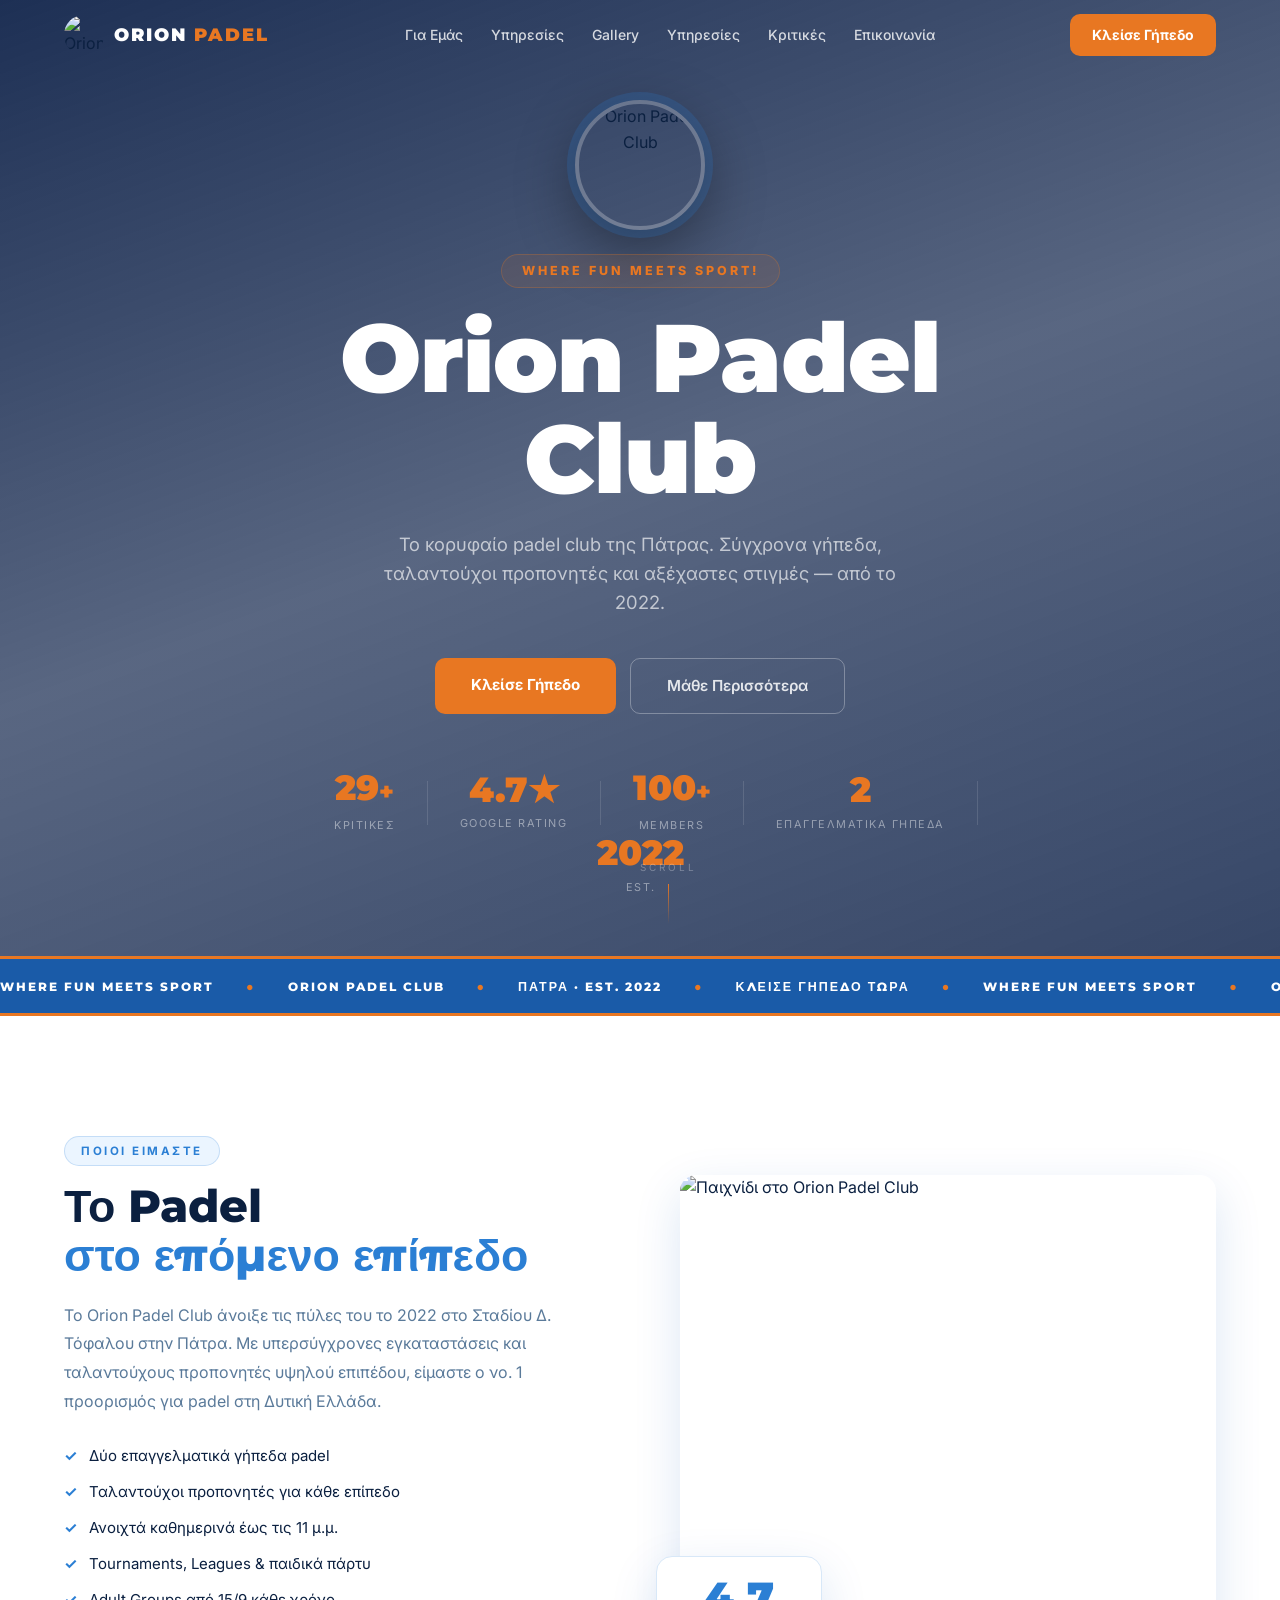
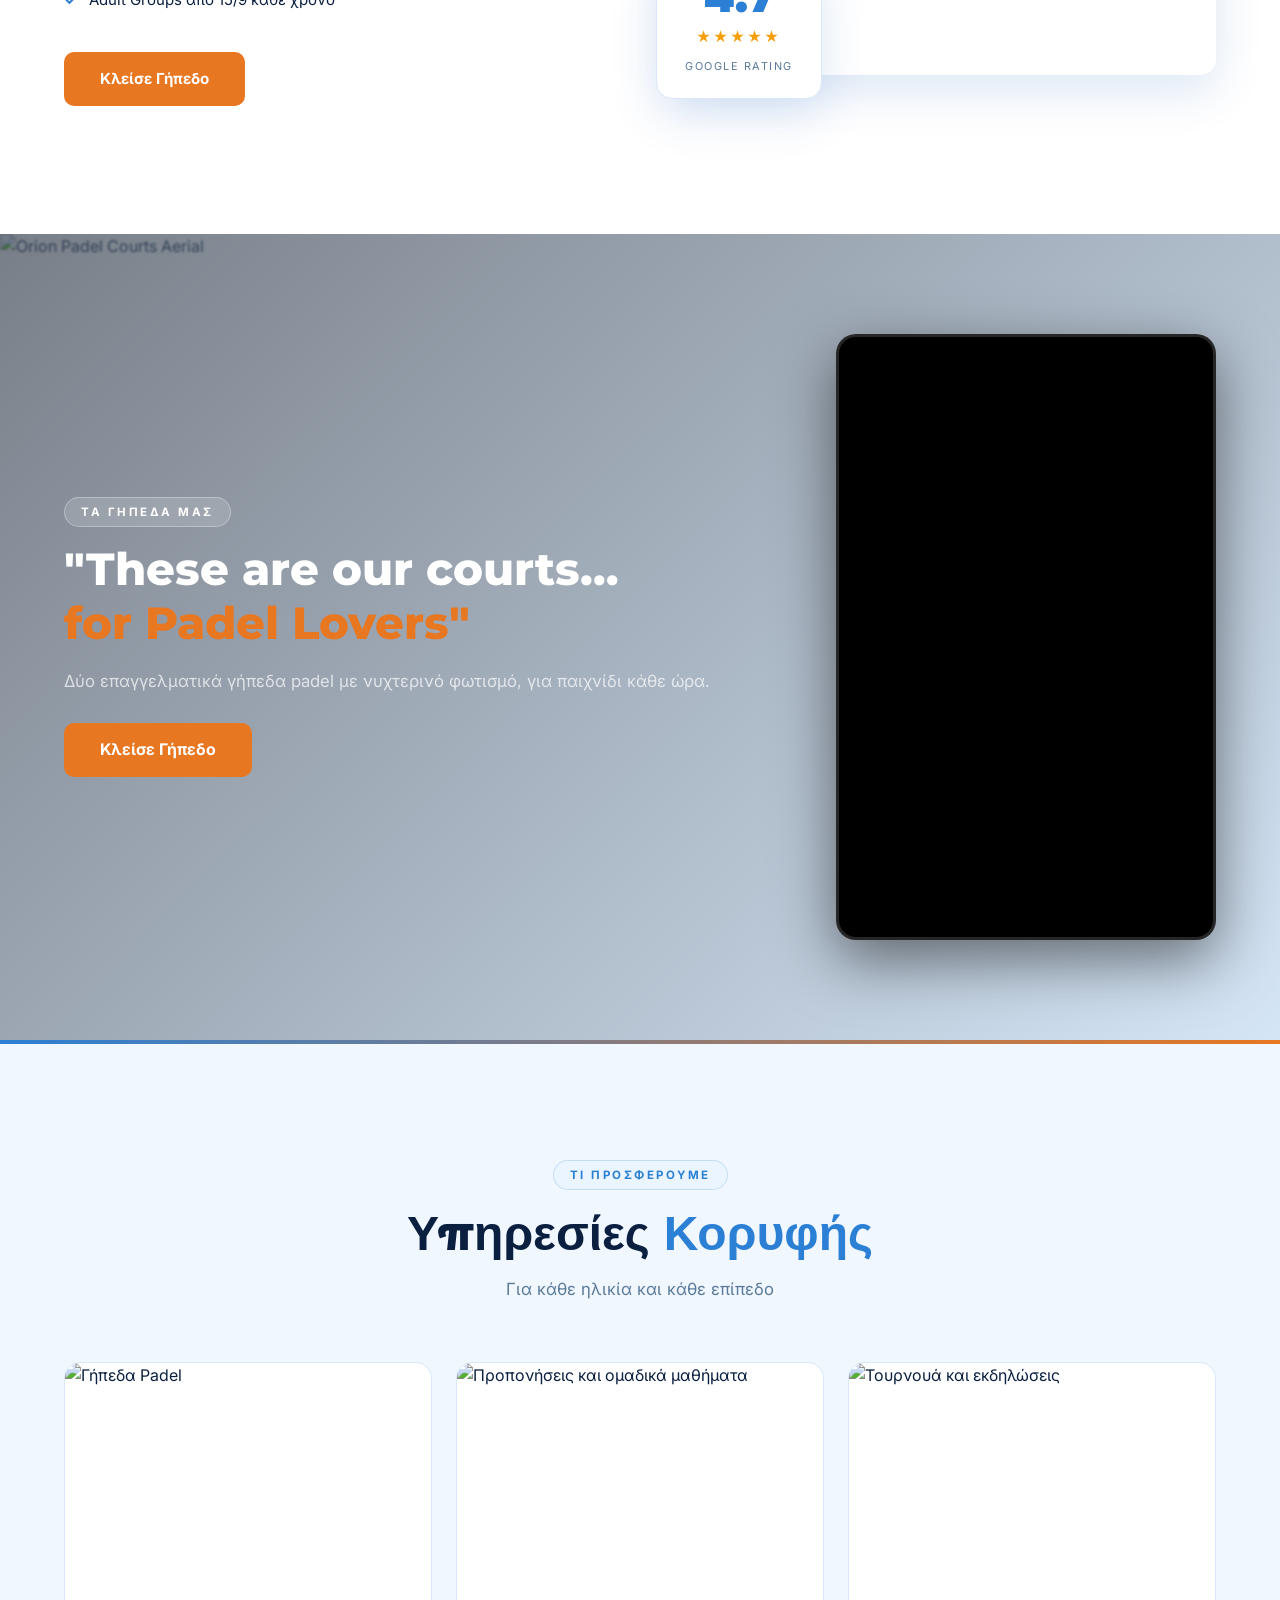
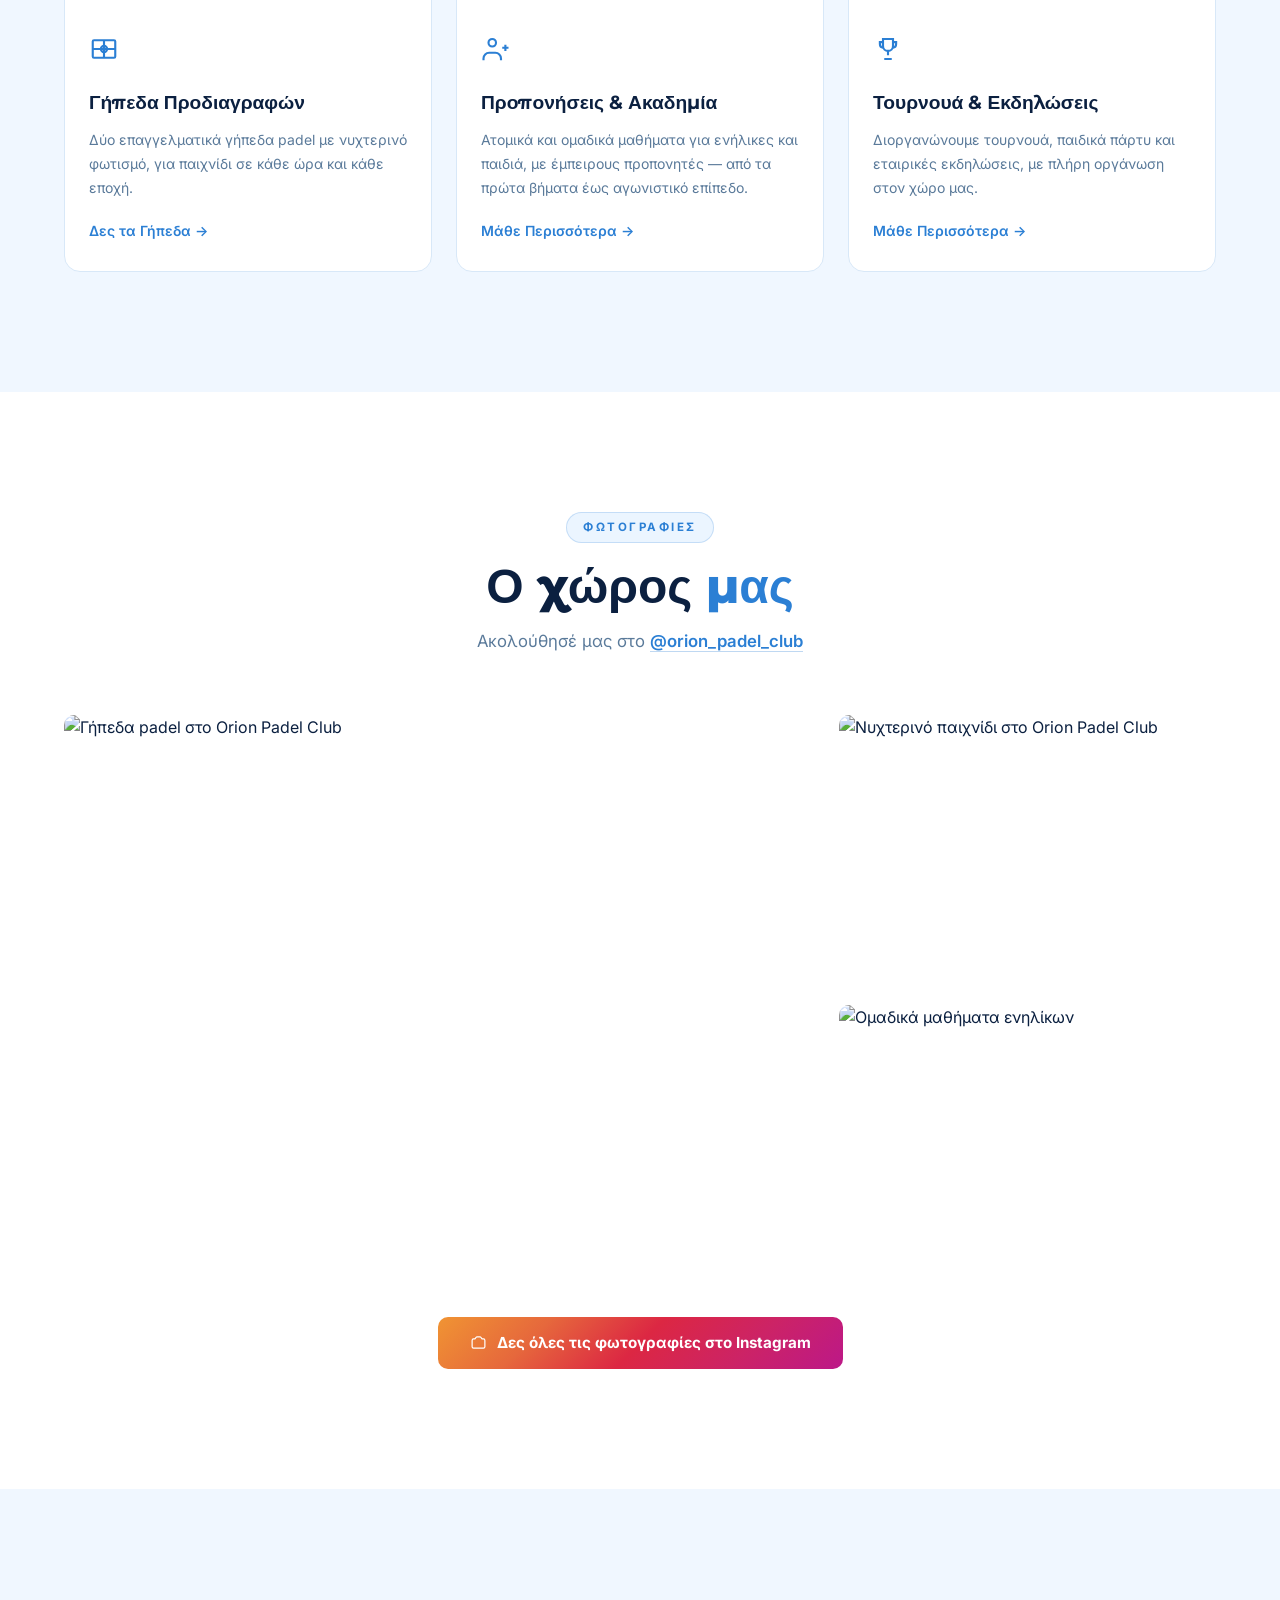
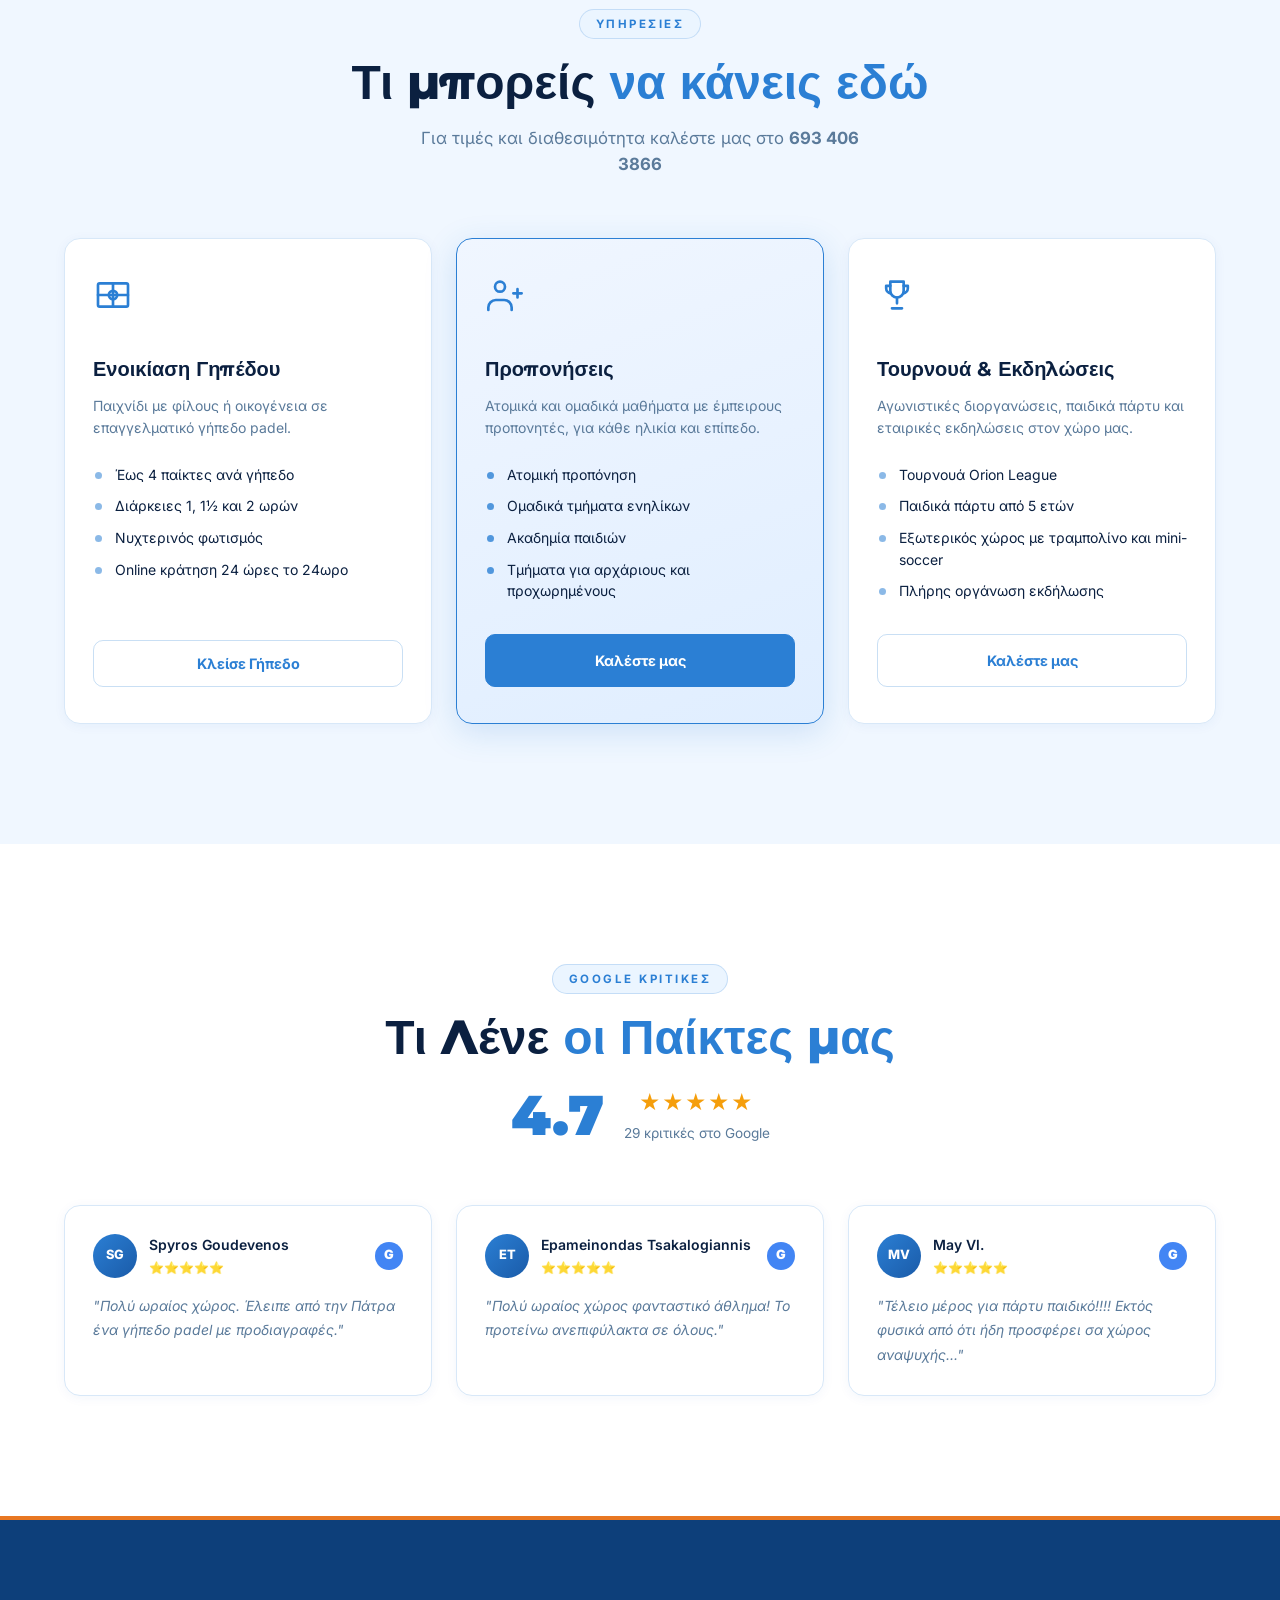
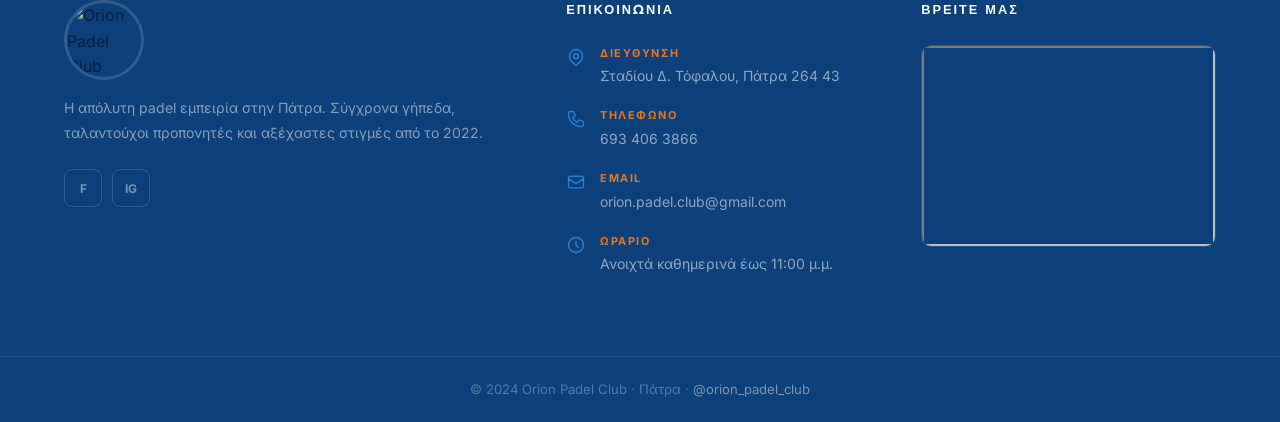
==== index.html @ 34193653 "Add files via upload first version" ====
<!DOCTYPE html>
<html lang="el">
<head>
    <meta charset="UTF-8">
    <meta name="viewport" content="width=device-width, initial-scale=1.0">
    <title>Orion Padel Club | Πάτρα | WHERE FUN MEETS SPORT</title>
    <link rel="preconnect" href="https://fonts.googleapis.com">
    <link rel="preconnect" href="https://fonts.gstatic.com" crossorigin>
    <link href="https://fonts.googleapis.com/css2?family=Montserrat:wght@400;600;700;800;900&family=Inter:wght@300;400;500;600&display=swap" rel="stylesheet">
    <link rel="stylesheet" href="style.css">
</head>
<body>

<!-- ══════════════════ NAV ══════════════════ -->
<nav id="navbar">
    <div class="nav-container">
        <div class="nav-logo">
            <img src="images/277898447_1340928239759984_2555456471420129413_n.jpg" alt="Orion Padel Club Logo" class="nav-logo-img">
            <span class="nav-logo-text">ORION <span>PADEL</span></span>
        </div>
        <ul class="nav-links" id="navLinks">
            <li><a href="#about">Για Εμάς</a></li>
            <li><a href="#services">Υπηρεσίες</a></li>
            <li><a href="#gallery">Gallery</a></li>
            <li><a href="#pricing">Υπηρεσίες</a></li>
            <li><a href="#reviews">Κριτικές</a></li>
            <li><a href="#contact">Επικοινωνία</a></li>
        </ul>
        <a href="https://court-book.gr/app.html?club=orion-padel-club" class="nav-cta" target="_blank">Κλείσε Γήπεδο</a>
        <button class="hamburger" id="hamburger" aria-label="Menu">
            <span></span><span></span><span></span>
        </button>
    </div>
</nav>

<!-- ══════════════════ HERO ══════════════════ -->
<section class="hero" id="home">
    <div class="hero-bg"></div>
    <div class="hero-overlay"></div>
    <div class="hero-particles" id="particles"></div>
    <div class="hero-content">
        <img
            src="images/277898447_1340928239759984_2555456471420129413_n.jpg"
            alt="Orion Padel Club"
            class="hero-logo"
        >
        <p class="hero-tagline">WHERE FUN MEETS SPORT!</p>
        <h1 class="hero-title">Orion Padel Club</h1>
        <p class="hero-subtitle">Το κορυφαίο padel club της Πάτρας. Σύγχρονα γήπεδα, ταλαντούχοι προπονητές και αξέχαστες στιγμές — από το 2022.</p>
        <div class="hero-buttons">
            <a href="https://court-book.gr/app.html?club=orion-padel-club" class="btn-primary" target="_blank">Κλείσε Γήπεδο</a>
            <a href="#about" class="btn-secondary">Μάθε Περισσότερα</a>
        </div>
        <div class="hero-stats">
            <div class="hero-stat">
                <span class="hero-stat-num" data-target="29">0</span><span class="hero-stat-plus">+</span>
                <span class="hero-stat-label">Κριτικές</span>
            </div>
            <div class="hero-stat-divider"></div>
            <div class="hero-stat">
                <span class="hero-stat-num hero-stat-fixed">4.7★</span>
                <span class="hero-stat-label">Google Rating</span>
            </div>
            <div class="hero-stat-divider"></div>
            <div class="hero-stat">
                <span class="hero-stat-num" data-target="100">0</span><span class="hero-stat-plus">+</span>
                <span class="hero-stat-label">Members</span>
            </div>
            <div class="hero-stat-divider"></div>
            <div class="hero-stat">
                <span class="hero-stat-num" data-target="2">0</span>
                <span class="hero-stat-label">Επαγγελματικά Γήπεδα</span>
            </div>
            <div class="hero-stat-divider"></div>
            <div class="hero-stat">
                <span class="hero-stat-num">2022</span>
                <span class="hero-stat-label">Est.</span>
            </div>
        </div>
    </div>
    <div class="hero-scroll">
        <span>Scroll</span>
        <div class="hero-scroll-line"></div>
    </div>
</section>

<!-- ══════════════════ MARQUEE ══════════════════ -->
<div class="marquee-strip">
    <div class="marquee-track">
        <span>WHERE FUN MEETS SPORT</span>
        <span class="marquee-dot">●</span>
        <span>ORION PADEL CLUB</span>
        <span class="marquee-dot">●</span>
        <span>ΠΑΤΡΑ · EST. 2022</span>
        <span class="marquee-dot">●</span>
        <span>ΚΛΕΙΣΕ ΓΗΠΕΔΟ ΤΩΡΑ</span>
        <span class="marquee-dot">●</span>
        <span>WHERE FUN MEETS SPORT</span>
        <span class="marquee-dot">●</span>
        <span>ORION PADEL CLUB</span>
        <span class="marquee-dot">●</span>
        <span>ΠΑΤΡΑ · EST. 2022</span>
        <span class="marquee-dot">●</span>
        <span>ΚΛΕΙΣΕ ΓΗΠΕΔΟ ΤΩΡΑ</span>
        <span class="marquee-dot">●</span>
    </div>
</div>

<!-- ══════════════════ ABOUT ══════════════════ -->
<section id="about" class="about">
    <div class="container">
        <div class="about-grid">
            <div class="about-text reveal">
                <span class="section-tag">Ποιοι Είμαστε</span>
                <h2>Το Padel<br><span class="accent">στο επόμενο επίπεδο</span></h2>
                <p>Το Orion Padel Club άνοιξε τις πύλες του το 2022 στο Σταδίου Δ. Τόφαλου στην Πάτρα. Με υπερσύγχρονες εγκαταστάσεις και ταλαντούχους προπονητές υψηλού επιπέδου, είμαστε ο νο. 1 προορισμός για padel στη Δυτική Ελλάδα.</p>
                <ul class="about-list">
                    <li><span class="check">✓</span> Δύο επαγγελματικά γήπεδα padel</li>
                    <li><span class="check">✓</span> Ταλαντούχοι προπονητές για κάθε επίπεδο</li>
                    <li><span class="check">✓</span> Ανοιχτά καθημερινά έως τις 11 μ.μ.</li>
                    <li><span class="check">✓</span> Tournaments, Leagues & παιδικά πάρτυ</li>
                    <li><span class="check">✓</span> Adult Groups από 15/9 κάθε χρόνο</li>
                </ul>
                <a href="https://court-book.gr/app.html?club=orion-padel-club" class="btn-primary" target="_blank">Κλείσε Γήπεδο</a>
            </div>
            <div class="about-image reveal">
                <img
                    src="images/619682704_18063772817642524_411795767459186821_n.webp"
                    alt="Παιχνίδι στο Orion Padel Club"
                >
                <div class="about-badge">
                    <span class="about-badge-num">4.7</span>
                    <span class="about-badge-stars">★★★★★</span>
                    <span class="about-badge-label">Google Rating</span>
                </div>
            </div>
        </div>
    </div>
</section>

<!-- ══════════════════ REEL VIDEO SECTION ══════════════════ -->
<section class="reel-section">
    <div class="reel-aerial-bg-wrap">
        <img src="images/courts-night-aerial.jpg" alt="Orion Padel Courts Aerial" class="reel-aerial-bg">
        <div class="reel-bg-overlay"></div>
    </div>
    <div class="container reel-container">
        <div class="reel-text reveal">
            <span class="section-tag-white">Τα Γήπεδά μας</span>
            <h2>"These are our courts…<br><em style="font-style:normal;color:var(--orange)">for Padel Lovers"</em></h2>
            <p>Δύο επαγγελματικά γήπεδα padel με νυχτερινό φωτισμό, για παιχνίδι κάθε ώρα.</p>
            <a href="https://court-book.gr/app.html?club=orion-padel-club" class="btn-aerial" target="_blank">Κλείσε Γήπεδο</a>
        </div>
        <div class="reel-video-wrap reveal">
            <div class="reel-frame">
                <iframe
                    src="https://www.instagram.com/reel/Cl5odrdqqvw/embed/"
                    class="reel-iframe"
                    frameborder="0"
                    scrolling="no"
                    allowtransparency="true"
                    allow="autoplay; clipboard-write; encrypted-media; picture-in-picture; web-share"
                    title="Orion Padel Club Courts Aerial Video">
                </iframe>
            </div>
        </div>
    </div>
</section>


<!-- ══════════════════ SERVICES ══════════════════ -->
<section id="services" class="services">
    <div class="container">
        <div class="section-header reveal">
            <span class="section-tag">Τι Προσφέρουμε</span>
            <h2>Υπηρεσίες <span class="accent">Κορυφής</span></h2>
            <p>Για κάθε ηλικία και κάθε επίπεδο</p>
        </div>
        <div class="services-grid">
            <div class="service-card reveal" onclick="window.location='courts.html'" style="cursor:pointer;">
                <div class="service-img-wrap">
                    <img src="images/474384340_601663165789544_9038787885227403554_n.jpg" alt="Γήπεδα Padel">
                    <div class="service-img-overlay"><span>Δες τα Γήπεδα →</span></div>
                </div>
                <div class="service-body">
                    <div class="service-icon"><svg class="" fill="none" stroke="currentColor" stroke-width="1.7" viewBox="0 0 24 24" aria-hidden="true"><path d="M3 6a1 1 0 011-1h16a1 1 0 011 1v12a1 1 0 01-1 1H4a1 1 0 01-1-1V6z"/><path d="M12 5v14M3 12h18"/><circle cx="12" cy="12" r="2.5"/></svg></div>
                    <h3>Γήπεδα Προδιαγραφών</h3>
                    <p>Δύο επαγγελματικά γήπεδα padel με νυχτερινό φωτισμό, για παιχνίδι σε κάθε ώρα και κάθε εποχή.</p>
                    <span class="service-link">Δες τα Γήπεδα <span>→</span></span>
                </div>
            </div>
            <div class="service-card reveal" onclick="window.location='training.html'" style="cursor:pointer;">
                <div class="service-img-wrap">
                    <img src="images/475463544_607085241914003_7410631101019543347_n.jpg" alt="Προπονήσεις και ομαδικά μαθήματα">
                    <div class="service-img-overlay"><span>Μάθε Περισσότερα →</span></div>
                </div>
                <div class="service-body">
                    <div class="service-icon"><svg class="" fill="none" stroke="currentColor" stroke-width="1.7" viewBox="0 0 24 24" aria-hidden="true"><circle cx="9" cy="7" r="3"/><path d="M2 21v-1.5A4.5 4.5 0 016.5 15h5a4.5 4.5 0 014.5 4.5V21"/><path d="M17 11h5M19.5 8.5v5"/></svg></div>
                    <h3>Προπονήσεις &amp; Ακαδημία</h3>
                    <p>Ατομικά και ομαδικά μαθήματα για ενήλικες και παιδιά, με έμπειρους προπονητές — από τα πρώτα βήματα έως αγωνιστικό επίπεδο.</p>
                    <span class="service-link">Μάθε Περισσότερα <span>→</span></span>
                </div>
            </div>
            <div class="service-card reveal" onclick="window.location='events.html'" style="cursor:pointer;">
                <div class="service-img-wrap">
                    <img src="images/476671590_611097024846158_4931442393525078446_n.jpg" alt="Τουρνουά και εκδηλώσεις">
                    <div class="service-img-overlay"><span>Μάθε Περισσότερα →</span></div>
                </div>
                <div class="service-body">
                    <div class="service-icon"><svg class="" fill="none" stroke="currentColor" stroke-width="1.7" viewBox="0 0 24 24" aria-hidden="true"><path d="M8 4h8v5.5a4 4 0 11-8 0V4z"/><path d="M8 6.5H5.5V8a3 3 0 002.7 3M16 6.5h2.5V8a3 3 0 01-2.7 3"/><path d="M12 13.5V17M9 20h6"/></svg></div>
                    <h3>Τουρνουά &amp; Εκδηλώσεις</h3>
                    <p>Διοργανώνουμε τουρνουά, παιδικά πάρτυ και εταιρικές εκδηλώσεις, με πλήρη οργάνωση στον χώρο μας.</p>
                    <span class="service-link">Μάθε Περισσότερα <span>→</span></span>
                </div>
            </div>
        </div>
    </div>
</section>

<!-- ══════════════════ GALLERY ══════════════════ -->
<section id="gallery" class="gallery">
    <div class="container">
        <div class="section-header reveal">
            <span class="section-tag">Φωτογραφίες</span>
            <h2>Ο χώρος <span class="accent">μας</span></h2>
            <p>Ακολούθησέ μας στο <a href="https://www.instagram.com/orion_padel_club/" target="_blank" rel="noopener" class="insta-link">@orion_padel_club</a></p>
        </div>
        <div class="gallery-grid reveal">
            <div class="gallery-item large">
                <img src="images/476462604_612488381373689_1802314196645097007_n.jpg" alt="Γήπεδα padel στο Orion Padel Club">
            </div>
            <div class="gallery-item">
                <img src="images/474686653_601663159122878_315167343641763235_n.jpg" alt="Νυχτερινό παιχνίδι στο Orion Padel Club">
            </div>
            <div class="gallery-item">
                <img src="images/501060916_692495527272776_5464132047283927235_n.jpg" alt="Ομαδικά μαθήματα ενηλίκων">
            </div>
        </div>
        <div class="gallery-cta reveal">
            <a href="https://www.instagram.com/orion_padel_club/" target="_blank" rel="noopener" class="btn-instagram">
                <svg class="ico" fill="none" stroke="currentColor" stroke-width="1.7" viewBox="0 0 24 24" aria-hidden="true"><path stroke-linecap="round" stroke-linejoin="round" d="M3 9a2 2 0 012-2h.93a2 2 0 001.664-.89l.812-1.22A2 2 0 0110.07 4h3.86a2 2 0 011.664.89l.812 1.22A2 2 0 0018.07 7H19a2 2 0 012 2v9a2 2 0 01-2 2H5a2 2 0 01-2-2V9z"/></svg> Δες όλες τις φωτογραφίες στο Instagram
            </a>
        </div>
    </div>
</section>

<!-- ══════════════════ PRICING ══════════════════ -->
<section id="pricing" class="pricing">
    <div class="container">
        <div class="section-header reveal">
            <span class="section-tag">Υπηρεσίες</span>
            <h2>Τι μπορείς <span class="accent">να κάνεις εδώ</span></h2>
            <p>Για τιμές και διαθεσιμότητα καλέστε μας στο <strong>693 406 3866</strong></p>
        </div>
        <div class="pricing-grid">

            <div class="pricing-card reveal">
                <div class="pricing-icon"><svg fill="none" stroke="currentColor" stroke-width="1.6" stroke-linecap="round" stroke-linejoin="round" viewBox="0 0 24 24" aria-hidden="true"><path d="M3 6a1 1 0 011-1h16a1 1 0 011 1v12a1 1 0 01-1 1H4a1 1 0 01-1-1V6z"/><path d="M12 5v14M3 12h18"/><circle cx="12" cy="12" r="2.5"/></svg></div>
                <h3>Ενοικίαση Γηπέδου</h3>
                <p class="pricing-desc">Παιχνίδι με φίλους ή οικογένεια σε επαγγελματικό γήπεδο padel.</p>
                <ul class="pricing-list">
                    <li>Έως 4 παίκτες ανά γήπεδο</li>
                    <li>Διάρκειες 1, 1½ και 2 ωρών</li>
                    <li>Νυχτερινός φωτισμός</li>
                    <li>Online κράτηση 24 ώρες το 24ωρο</li>
                </ul>
                <button class="btn-pricing btn-book-app">Κλείσε Γήπεδο</button>
            </div>

            <div class="pricing-card featured reveal">
                <div class="pricing-icon"><svg fill="none" stroke="currentColor" stroke-width="1.6" stroke-linecap="round" stroke-linejoin="round" viewBox="0 0 24 24" aria-hidden="true"><circle cx="9" cy="7" r="3"/><path d="M2 21v-1.5A4.5 4.5 0 016.5 15h5a4.5 4.5 0 014.5 4.5V21"/><path d="M17 11h5M19.5 8.5v5"/></svg></div>
                <h3>Προπονήσεις</h3>
                <p class="pricing-desc">Ατομικά και ομαδικά μαθήματα με έμπειρους προπονητές, για κάθε ηλικία και επίπεδο.</p>
                <ul class="pricing-list">
                    <li>Ατομική προπόνηση</li>
                    <li>Ομαδικά τμήματα ενηλίκων</li>
                    <li>Ακαδημία παιδιών</li>
                    <li>Τμήματα για αρχάριους και προχωρημένους</li>
                </ul>
                <a href="tel:6934063866" class="btn-pricing btn-pricing-featured" style="display:block;text-align:center;">Καλέστε μας</a>
            </div>

            <div class="pricing-card reveal">
                <div class="pricing-icon"><svg fill="none" stroke="currentColor" stroke-width="1.6" stroke-linecap="round" stroke-linejoin="round" viewBox="0 0 24 24" aria-hidden="true"><path d="M8 4h8v5.5a4 4 0 11-8 0V4z"/><path d="M8 6.5H5.5V8a3 3 0 002.7 3M16 6.5h2.5V8a3 3 0 01-2.7 3"/><path d="M12 13.5V17M9 20h6"/></svg></div>
                <h3>Τουρνουά &amp; Εκδηλώσεις</h3>
                <p class="pricing-desc">Αγωνιστικές διοργανώσεις, παιδικά πάρτυ και εταιρικές εκδηλώσεις στον χώρο μας.</p>
                <ul class="pricing-list">
                    <li>Τουρνουά Orion League</li>
                    <li>Παιδικά πάρτυ από 5 ετών</li>
                    <li>Εξωτερικός χώρος με τραμπολίνο και mini-soccer</li>
                    <li>Πλήρης οργάνωση εκδήλωσης</li>
                </ul>
                <a href="tel:6934063866" class="btn-pricing" style="display:block;text-align:center;">Καλέστε μας</a>
            </div>

        </div>
    </div>
</section>

<!-- ══════════════════ REVIEWS ══════════════════ -->
<section id="reviews" class="reviews">
    <div class="container">
        <div class="section-header reveal">
            <span class="section-tag">Google Κριτικές</span>
            <h2>Τι Λένε <span class="accent">οι Παίκτες μας</span></h2>
            <div class="rating-overall">
                <span class="rating-big">4.7</span>
                <div>
                    <div class="rating-stars">★★★★★</div>
                    <span class="rating-count">29 κριτικές στο Google</span>
                </div>
            </div>
        </div>
        <div class="reviews-grid">
            <div class="review-card reveal">
                <div class="review-top">
                    <div class="reviewer-avatar">SG</div>
                    <div class="reviewer-info">
                        <h4>Spyros Goudevenos</h4>
                        <div class="review-stars">⭐⭐⭐⭐⭐</div>
                    </div>
                    <div class="google-g">G</div>
                </div>
                <p>"Πολύ ωραίος χώρος. Έλειπε από την Πάτρα ένα γήπεδο padel με προδιαγραφές."</p>
            </div>
            <div class="review-card reveal">
                <div class="review-top">
                    <div class="reviewer-avatar">ET</div>
                    <div class="reviewer-info">
                        <h4>Epameinondas Tsakalogiannis</h4>
                        <div class="review-stars">⭐⭐⭐⭐⭐</div>
                    </div>
                    <div class="google-g">G</div>
                </div>
                <p>"Πολύ ωραίος χώρος φανταστικό άθλημα! Το προτείνω ανεπιφύλακτα σε όλους."</p>
            </div>
            <div class="review-card reveal">
                <div class="review-top">
                    <div class="reviewer-avatar">MV</div>
                    <div class="reviewer-info">
                        <h4>May Vl.</h4>
                        <div class="review-stars">⭐⭐⭐⭐⭐</div>
                    </div>
                    <div class="google-g">G</div>
                </div>
                <p>"Τέλειο μέρος για πάρτυ παιδικό!!!! Εκτός φυσικά από ότι ήδη προσφέρει σα χώρος αναψυχής..."</p>
            </div>
        </div>
    </div>
</section>

<!-- ══════════════════ FOOTER / CONTACT ══════════════════ -->
<footer id="contact">
    <div class="footer-top">
        <div class="container">
            <div class="footer-grid">
                <div class="footer-brand reveal">
                    <img src="images/277898447_1340928239759984_2555456471420129413_n.jpg" alt="Orion Padel Club" class="footer-logo-img">
                    <p>Η απόλυτη padel εμπειρία στην Πάτρα. Σύγχρονα γήπεδα, ταλαντούχοι προπονητές και αξέχαστες στιγμές από το 2022.</p>
                    <div class="social-links">
                        <a href="https://www.facebook.com/Orion.padel/" class="social-btn" target="_blank" rel="noopener">f</a>
                        <a href="https://www.instagram.com/orion_padel_club/" class="social-btn" target="_blank" rel="noopener">ig</a>
                    </div>
                </div>
                <div class="footer-contact reveal">
                    <h3>Επικοινωνία</h3>
                    <div class="contact-item">
                        <span class="contact-icon"><svg class="" fill="none" stroke="currentColor" stroke-width="1.7" viewBox="0 0 24 24" aria-hidden="true"><path stroke-linecap="round" stroke-linejoin="round" d="M17.657 16.657L13.414 20.9a2 2 0 01-2.827 0l-4.244-4.243a8 8 0 1111.314 0zM15 11a3 3 0 11-6 0 3 3 0 016 0z"/></svg></span>
                        <div>
                            <strong>Διεύθυνση</strong>
                            <p>Σταδίου Δ. Τόφαλου, Πάτρα 264 43</p>
                        </div>
                    </div>
                    <div class="contact-item">
                        <span class="contact-icon"><svg class="" fill="none" stroke="currentColor" stroke-width="1.7" viewBox="0 0 24 24" aria-hidden="true"><path stroke-linecap="round" stroke-linejoin="round" d="M3 5a2 2 0 012-2h3.28a1 1 0 01.948.684l1.498 4.493a1 1 0 01-.502 1.21l-2.257 1.13a11 11 0 005.516 5.516l1.13-2.257a1 1 0 011.21-.502l4.493 1.498a1 1 0 01.684.949V19a2 2 0 01-2 2h-1C9.716 21 3 14.284 3 6V5z"/></svg></span>
                        <div>
                            <strong>Τηλέφωνο</strong>
                            <p><a href="tel:6934063866">693 406 3866</a></p>
                        </div>
                    </div>
                    <div class="contact-item">
                        <span class="contact-icon"><svg class="" fill="none" stroke="currentColor" stroke-width="1.7" viewBox="0 0 24 24" aria-hidden="true"><path stroke-linecap="round" stroke-linejoin="round" d="M3 8l7.89 5.26a2 2 0 002.22 0L21 8M5 19h14a2 2 0 002-2V7a2 2 0 00-2-2H5a2 2 0 00-2 2v10a2 2 0 002 2z"/></svg></span>
                        <div>
                            <strong>Email</strong>
                            <p><a href="mailto:orion.padel.club@gmail.com">orion.padel.club@gmail.com</a></p>
                        </div>
                    </div>
                    <div class="contact-item">
                        <span class="contact-icon"><svg class="" fill="none" stroke="currentColor" stroke-width="1.7" viewBox="0 0 24 24" aria-hidden="true"><path stroke-linecap="round" stroke-linejoin="round" d="M12 8v4l3 3m6-3a9 9 0 11-18 0 9 9 0 0118 0z"/></svg></span>
                        <div>
                            <strong>Ωράριο</strong>
                            <p>Ανοιχτά καθημερινά έως 11:00 μ.μ.</p>
                        </div>
                    </div>
                </div>
                <div class="footer-map reveal">
                    <h3>Βρείτε μας</h3>
                    <div class="map-wrap">
                        <iframe
                            src="https://maps.google.com/maps?q=Orion+Padel+Club+Patras+Greece&output=embed"
                            allowfullscreen=""
                            loading="lazy"
                            title="Orion Padel Club Location">
                        </iframe>
                    </div>
                </div>
            </div>
        </div>
    </div>
    <div class="footer-bottom">
        <div class="container">
            <p>© 2024 Orion Padel Club · Πάτρα · <a href="https://www.instagram.com/orion_padel_club/" target="_blank">@orion_padel_club</a></p>
        </div>
    </div>
</footer>

<!-- ══════════════════ BOOKING MODAL ══════════════════ -->
<div class="modal-overlay" id="bookingModal">
    <div class="modal">
        <button class="modal-close" id="modalClose">✕</button>
        <img src="images/277898447_1340928239759984_2555456471420129413_n.jpg" alt="Logo" class="modal-logo">
        <h2>Κλείσε <span class="accent">Γήπεδο</span></h2>
        <p>Επικοινωνήστε μαζί μας για κράτηση:</p>
        <div class="modal-options">
            <a href="tel:6934063866" class="modal-option modal-phone">
                <span class="modal-icon"><svg class="" fill="none" stroke="currentColor" stroke-width="1.7" viewBox="0 0 24 24" aria-hidden="true"><path stroke-linecap="round" stroke-linejoin="round" d="M3 5a2 2 0 012-2h3.28a1 1 0 01.948.684l1.498 4.493a1 1 0 01-.502 1.21l-2.257 1.13a11 11 0 005.516 5.516l1.13-2.257a1 1 0 011.21-.502l4.493 1.498a1 1 0 01.684.949V19a2 2 0 01-2 2h-1C9.716 21 3 14.284 3 6V5z"/></svg></span>
                <div>
                    <strong>Κλήση</strong>
                    <span>693 406 3866</span>
                </div>
            </a>
            <a href="https://wa.me/306934063866" class="modal-option modal-whatsapp" target="_blank" rel="noopener">
                <span class="modal-icon"><svg class="" fill="none" stroke="currentColor" stroke-width="1.7" viewBox="0 0 24 24" aria-hidden="true"><path stroke-linecap="round" stroke-linejoin="round" d="M8 12h.01M12 12h.01M16 12h.01M21 12c0 4.418-4.03 8-9 8a9.86 9.86 0 01-4.255-.949L3 20l1.395-3.72C3.512 15.042 3 13.574 3 12c0-4.418 4.03-8 9-8s9 3.582 9 8z"/></svg></span>
                <div>
                    <strong>WhatsApp</strong>
                    <span>Στείλε μήνυμα</span>
                </div>
            </a>
            <a href="mailto:orion.padel.club@gmail.com" class="modal-option modal-email">
                <span class="modal-icon"><svg class="" fill="none" stroke="currentColor" stroke-width="1.7" viewBox="0 0 24 24" aria-hidden="true"><path stroke-linecap="round" stroke-linejoin="round" d="M3 8l7.89 5.26a2 2 0 002.22 0L21 8M5 19h14a2 2 0 002-2V7a2 2 0 00-2-2H5a2 2 0 00-2 2v10a2 2 0 002 2z"/></svg></span>
                <div>
                    <strong>Email</strong>
                    <span>orion.padel.club@gmail.com</span>
                </div>
            </a>
        </div>
        <p class="modal-hours">Ανοιχτά καθημερινά έως 11:00 μ.μ.</p>
    </div>
</div>

<script src="script.js"></script>
</body>
</html>
---- style.css ----
/* ════════════════════════════════════════════
   ORION PADEL CLUB — Final Design
   Colors: Blue #2B7FD4 + Orange #E87722
   ════════════════════════════════════════════ */

:root {
    --blue:        #2B7FD4;
    --blue-dark:   #1A5BA8;
    --blue-deeper: #0D3F7A;
    --blue-light:  #EBF5FF;
    --blue-mid:    #D0E8FF;
    --orange:      #E87722;
    --orange-dim:  rgba(232, 119, 34, 0.10);
    --orange-bdr:  rgba(232, 119, 34, 0.25);
    --white:       #FFFFFF;
    --bg:          #FFFFFF;
    --bg-2:        #F0F7FF;
    --card:        #FFFFFF;
    --card-bdr:    #D8E8F8;
    --text:        #0B2040;
    --muted:       #5A7A9A;
    --radius:      16px;
    --radius-sm:   10px;
    --ease:        cubic-bezier(0.4, 0, 0.2, 1);
    --shadow:      0 4px 24px rgba(0, 87, 184, 0.10);
    --shadow-lg:   0 16px 48px rgba(0, 87, 184, 0.14);
}

/* ── Reset ── */
*, *::before, *::after { margin: 0; padding: 0; box-sizing: border-box; }
html { scroll-behavior: smooth; }
body { font-family: 'Inter', sans-serif; background: var(--bg); color: var(--text); line-height: 1.6; overflow-x: hidden; }
img { display: block; max-width: 100%; }
a { text-decoration: none; }
button { font-family: inherit; cursor: pointer; }

/* ── Layout ── */
.container { max-width: 1200px; margin: 0 auto; padding: 0 24px; }
.accent { color: var(--blue); }

/* ── Section Tag ── */
.section-tag {
    display: inline-block;
    background: var(--blue-light);
    border: 1px solid rgba(43, 127, 212, 0.20);
    color: var(--blue);
    font-size: 0.72rem;
    font-weight: 700;
    letter-spacing: 2.5px;
    text-transform: uppercase;
    padding: 5px 16px;
    border-radius: 100px;
    margin-bottom: 16px;
}
.section-tag-white {
    display: inline-block;
    background: rgba(255,255,255,0.15);
    border: 1px solid rgba(255,255,255,0.30);
    color: white;
    font-size: 0.72rem;
    font-weight: 700;
    letter-spacing: 2.5px;
    text-transform: uppercase;
    padding: 5px 16px;
    border-radius: 100px;
    margin-bottom: 16px;
    backdrop-filter: blur(8px);
}

/* ── Section Header ── */
.section-header { text-align: center; margin-bottom: 60px; }
.section-header h2 { font-family: 'Montserrat', sans-serif; font-size: clamp(2rem, 4vw, 3rem); font-weight: 800; color: var(--text); margin-bottom: 14px; line-height: 1.15; }
.section-header > p { color: var(--muted); font-size: 1.05rem; max-width: 480px; margin: 0 auto; }
.insta-link { color: var(--blue); font-weight: 600; border-bottom: 1px solid rgba(43,127,212,0.3); transition: border-color 0.2s; }
.insta-link:hover { border-color: var(--blue); }

/* ── Reveal ── */
.reveal { opacity: 0; transform: translateY(36px); transition: opacity 0.75s var(--ease), transform 0.75s var(--ease); }
.reveal.visible { opacity: 1; transform: translateY(0); }

/* ── Buttons ── */
.btn-primary {
    display: inline-block;
    background: var(--orange);
    color: white;
    border: none;
    padding: 15px 36px;
    font-size: 0.95rem;
    font-weight: 700;
    border-radius: var(--radius-sm);
    transition: background 0.2s, transform 0.2s, box-shadow 0.2s;
}
.btn-primary:hover { background: #d06818; transform: translateY(-2px); box-shadow: 0 10px 30px rgba(232,119,34,0.35); }

.btn-secondary {
    display: inline-block;
    background: transparent;
    color: rgba(255,255,255,0.85);
    border: 1.5px solid rgba(255,255,255,0.30);
    padding: 15px 36px;
    font-size: 0.95rem;
    font-weight: 600;
    border-radius: var(--radius-sm);
    transition: border-color 0.2s, color 0.2s, transform 0.2s;
}
.btn-secondary:hover { border-color: white; color: white; transform: translateY(-2px); }

/* ════════════════════ NAVBAR ════════════════════ */
#navbar {
    position: fixed;
    inset: 0 0 auto 0;
    z-index: 900;
    padding: 14px 0;
    transition: background 0.3s, padding 0.3s, border-color 0.3s, box-shadow 0.3s;
    border-bottom: 1px solid transparent;
}
#navbar.scrolled {
    background: rgba(255,255,255,0.97);
    backdrop-filter: blur(20px);
    -webkit-backdrop-filter: blur(20px);
    border-bottom-color: var(--card-bdr);
    box-shadow: 0 2px 20px rgba(0,87,184,0.08);
    padding: 10px 0;
}
.nav-container { max-width: 1200px; margin: 0 auto; padding: 0 24px; display: flex; align-items: center; gap: 24px; }

.nav-logo { display: flex; align-items: center; gap: 10px; flex-shrink: 0; }
.nav-logo-img { width: 40px; height: 40px; border-radius: 50%; object-fit: cover; transition: transform 0.3s; }
.nav-logo:hover .nav-logo-img { transform: rotate(10deg) scale(1.05); }
.nav-logo-text { font-family: 'Montserrat', sans-serif; font-weight: 900; font-size: 1.1rem; letter-spacing: 2px; color: white; transition: color 0.3s; }
.nav-logo-text span { color: var(--orange); }
#navbar.scrolled .nav-logo-text { color: var(--text); }

.nav-links { list-style: none; display: flex; align-items: center; gap: 4px; flex: 1; justify-content: center; }
.nav-links a { color: rgba(255,255,255,0.8); font-size: 0.875rem; font-weight: 500; padding: 8px 12px; border-radius: 8px; transition: color 0.2s, background 0.2s; }
.nav-links a:hover { color: white; background: rgba(255,255,255,0.12); }
#navbar.scrolled .nav-links a { color: var(--muted); }
#navbar.scrolled .nav-links a:hover { color: var(--text); background: var(--bg-2); }

.nav-cta { flex-shrink: 0; background: var(--orange); color: white; border: none; padding: 10px 22px; border-radius: var(--radius-sm); font-size: 0.875rem; font-weight: 700; transition: background 0.2s, transform 0.2s; }
.nav-cta:hover { background: #d06818; transform: translateY(-1px); }

.hamburger { display: none; flex-direction: column; gap: 5px; background: none; border: none; padding: 6px; margin-left: auto; }
.hamburger span { display: block; width: 22px; height: 2px; background: white; border-radius: 2px; transition: transform 0.3s var(--ease), opacity 0.3s; }
#navbar.scrolled .hamburger span { background: var(--text); }
.hamburger.open span:nth-child(1) { transform: translateY(7px) rotate(45deg); }
.hamburger.open span:nth-child(2) { opacity: 0; }
.hamburger.open span:nth-child(3) { transform: translateY(-7px) rotate(-45deg); }

/* ════════════════════ HERO ════════════════════ */
.hero { position: relative; min-height: 100vh; display: flex; align-items: center; justify-content: center; overflow: hidden; }

.hero-bg {
    position: absolute; inset: 0;
    background-image: url('images/474686653_601663159122878_315167343641763235_n.jpg');
    background-size: cover; background-position: center top;
    transform: scale(1.08);
    animation: hero-zoom 14s ease forwards;
}
@keyframes hero-zoom { to { transform: scale(1); } }

.hero-overlay {
    position: absolute; inset: 0;
    background: linear-gradient(160deg, rgba(10,30,70,0.92) 0%, rgba(10,30,70,0.68) 50%, rgba(10,30,70,0.82) 100%);
}

.hero-particles { position: absolute; inset: 0; pointer-events: none; overflow: hidden; }
.particle {
    position: absolute; background: var(--orange); border-radius: 50%; opacity: 0;
    animation: p-rise var(--dur, 10s) linear var(--del, 0s) infinite;
}
@keyframes p-rise {
    0% { opacity: 0; transform: translateY(110vh) scale(0.5); }
    8% { opacity: 0.7; }
    85% { opacity: 0.2; }
    100% { opacity: 0; transform: translateY(-60px) scale(1.2); }
}

.hero-content { position: relative; z-index: 2; text-align: center; padding: 100px 24px 60px; max-width: 860px; }

.hero-logo {
    width: 130px; height: 130px; border-radius: 50%; object-fit: cover;
    margin: 0 auto 24px;
    border: 4px solid rgba(255,255,255,0.25);
    box-shadow: 0 0 0 8px rgba(43,127,212,0.20), 0 20px 60px rgba(0,0,0,0.4);
    animation: fade-up 0.8s var(--ease) 0.1s both, float 6s ease-in-out 1s infinite;
}
@keyframes float { 0%,100% { transform: translateY(0); } 50% { transform: translateY(-10px); } }

.hero-tagline {
    display: inline-block;
    background: var(--orange-dim);
    border: 1px solid var(--orange-bdr);
    color: var(--orange);
    font-size: 0.78rem; font-weight: 800; letter-spacing: 3px; text-transform: uppercase;
    padding: 6px 20px; border-radius: 100px; margin-bottom: 20px;
    animation: fade-up 0.8s var(--ease) 0.3s both;
}

.hero-title {
    font-family: 'Montserrat', sans-serif;
    font-weight: 900;
    font-size: clamp(2.8rem, 8vw, 6rem);
    line-height: 1.05; letter-spacing: -1px; color: white;
    margin-bottom: 20px;
    animation: fade-up 0.8s var(--ease) 0.5s both;
}

.hero-subtitle {
    font-size: clamp(0.95rem, 2vw, 1.15rem); color: rgba(255,255,255,0.65);
    max-width: 560px; margin: 0 auto 40px;
    animation: fade-up 0.8s var(--ease) 0.7s both;
}

.hero-buttons { display: flex; gap: 14px; justify-content: center; flex-wrap: wrap; margin-bottom: 56px; animation: fade-up 0.8s var(--ease) 0.9s both; }

.hero-stats { display: flex; justify-content: center; align-items: center; flex-wrap: wrap; animation: fade-up 0.8s var(--ease) 1.1s both; }
.hero-stat { padding: 0 32px; text-align: center; }
.hero-stat-num, .hero-stat-fixed {
    display: block;
    font-family: 'Montserrat', sans-serif;
    font-size: 2.2rem; font-weight: 900; color: var(--orange); line-height: 1;
}
.hero-stat-plus { font-family: 'Montserrat', sans-serif; font-size: 1.5rem; font-weight: 900; color: var(--orange); }
.hero-stat-label { display: block; font-size: 0.68rem; color: rgba(255,255,255,0.45); letter-spacing: 1.5px; text-transform: uppercase; margin-top: 6px; }
.hero-stat-divider { width: 1px; height: 44px; background: rgba(255,255,255,0.12); }

.hero-scroll { position: absolute; bottom: 32px; left: 50%; transform: translateX(-50%); display: flex; flex-direction: column; align-items: center; gap: 8px; z-index: 2; animation: fade-up 0.8s var(--ease) 1.3s both; }
.hero-scroll span { font-size: 0.62rem; letter-spacing: 3px; text-transform: uppercase; color: rgba(255,255,255,0.30); }
.hero-scroll-line { width: 1px; height: 40px; background: linear-gradient(to bottom, var(--orange), transparent); animation: pulse-line 2.5s ease infinite; }
@keyframes pulse-line { 0%,100% { opacity: 0.20; } 50% { opacity: 1; } }

@keyframes fade-up { from { opacity: 0; transform: translateY(28px); } to { opacity: 1; transform: translateY(0); } }

/* ════════════════════ MARQUEE ════════════════════ */
.marquee-strip {
    background: var(--blue-dark);
    padding: 14px 0;
    overflow: hidden;
    white-space: nowrap;
    border-top: 3px solid var(--orange);
    border-bottom: 3px solid var(--orange);
}
.marquee-track {
    display: inline-flex;
    gap: 32px;
    animation: marquee-scroll 20s linear infinite;
    will-change: transform;
}
.marquee-track span {
    font-family: 'Montserrat', sans-serif;
    font-size: 0.78rem; font-weight: 800; letter-spacing: 2px; text-transform: uppercase;
    color: white;
}
.marquee-dot { color: var(--orange) !important; }
@keyframes marquee-scroll { 0% { transform: translateX(0); } 100% { transform: translateX(-50%); } }

/* ════════════════════ ABOUT ════════════════════ */
.about { padding: 120px 0; background: white; }

.about-grid { display: grid; grid-template-columns: 1fr 1fr; gap: 80px; align-items: center; }

.about-text h2 { font-family: 'Montserrat', sans-serif; font-size: clamp(2rem, 4vw, 2.8rem); font-weight: 800; line-height: 1.1; color: var(--text); margin-bottom: 20px; }
.about-text > p { color: var(--muted); font-size: 1rem; line-height: 1.8; margin-bottom: 28px; }
.about-list { list-style: none; display: flex; flex-direction: column; gap: 12px; margin-bottom: 40px; }
.about-list li { display: flex; align-items: center; gap: 12px; font-size: 0.94rem; color: var(--text); }
.check { color: var(--blue); font-weight: 700; flex-shrink: 0; }

.about-image { position: relative; }
.about-image img { width: 100%; height: 500px; object-fit: cover; border-radius: var(--radius); box-shadow: var(--shadow-lg); }
.about-badge {
    position: absolute; bottom: -24px; left: -24px;
    background: white; border: 1px solid var(--card-bdr); border-radius: var(--radius);
    padding: 20px 28px; text-align: center; box-shadow: var(--shadow-lg);
}
.about-badge-num { font-family: 'Montserrat', sans-serif; font-size: 2.6rem; font-weight: 900; color: var(--blue); display: block; line-height: 1; }
.about-badge-stars { color: #f59e0b; font-size: 0.9rem; display: block; margin: 6px 0 4px; letter-spacing: 2px; }
.about-badge-label { font-size: 0.68rem; color: var(--muted); letter-spacing: 1.5px; text-transform: uppercase; }

/* ════════════════════ AERIAL PANORAMIC ════════════════════ */
.aerial { position: relative; height: 520px; overflow: hidden; display: flex; align-items: center; justify-content: center; }
.aerial-img { position: absolute; inset: 0; }
.aerial-img img { width: 100%; height: 100%; object-fit: cover; transform: scale(1.05); transition: transform 12s ease; }
.aerial:hover .aerial-img img { transform: scale(1); }
.aerial-overlay { position: absolute; inset: 0; background: linear-gradient(135deg, rgba(13,63,122,0.88) 0%, rgba(43,127,212,0.65) 100%); }
.aerial-content {
    position: relative; z-index: 2;
    text-align: center; padding: 0 24px; max-width: 700px;
}
.aerial-content h2 { font-family: 'Montserrat', sans-serif; font-size: clamp(1.8rem, 4vw, 3rem); font-weight: 900; color: white; margin-bottom: 16px; line-height: 1.1; }
.aerial-content p { color: rgba(255,255,255,0.75); font-size: 1.05rem; margin-bottom: 32px; }
.btn-aerial {
    display: inline-block;
    background: var(--orange); color: white;
    border: none; padding: 14px 36px;
    font-size: 1rem; font-weight: 700; border-radius: var(--radius-sm);
    transition: background 0.2s, transform 0.2s;
    cursor: pointer;
}
.btn-aerial:hover { background: #d06818; transform: translateY(-2px); }

/* ════════════════════ SERVICES ════════════════════ */
.services { padding: 120px 0; background: var(--bg-2); }
.services-grid { display: grid; grid-template-columns: repeat(3, 1fr); gap: 24px; }

.service-card {
    background: white; border: 1px solid var(--card-bdr); border-radius: var(--radius); overflow: hidden;
    transition: transform 0.35s var(--ease), border-color 0.35s, box-shadow 0.35s;
}
.service-card:hover { transform: translateY(-8px); border-color: rgba(43,127,212,0.25); box-shadow: var(--shadow-lg); }

.service-img-wrap { position: relative; overflow: hidden; height: 240px; }
.service-img-wrap img { width: 100%; height: 100%; object-fit: cover; object-position: center; transition: transform 0.55s var(--ease); }
.service-card:hover .service-img-wrap img { transform: scale(1.06); }
.service-img-overlay { position: absolute; inset: 0; background: rgba(43,127,212,0.88); display: flex; align-items: center; justify-content: center; opacity: 0; transition: opacity 0.3s; }
.service-card:hover .service-img-overlay { opacity: 1; }
.service-img-overlay span { font-weight: 700; color: white; font-size: 1rem; }

.service-body { padding: 28px 24px; }
.service-icon { font-size: 1.8rem; display: block; margin-bottom: 10px; }
.service-body h3 { font-family: 'Montserrat', sans-serif; font-size: 1.2rem; font-weight: 700; color: var(--text); margin-bottom: 10px; }
.service-body p { color: var(--muted); font-size: 0.875rem; line-height: 1.7; margin-bottom: 18px; }
.service-link { color: var(--blue); font-weight: 600; font-size: 0.875rem; display: inline-flex; align-items: center; gap: 4px; cursor: pointer; transition: gap 0.2s; }
.service-link:hover { gap: 8px; }

/* ════════════════════ GALLERY ════════════════════ */
.gallery { padding: 120px 0; background: white; }
.gallery-grid { display: grid; grid-template-columns: repeat(3, 1fr); grid-template-rows: 280px 280px; gap: 10px; margin-bottom: 32px; }
.gallery-item { position: relative; overflow: hidden; border-radius: var(--radius-sm); cursor: pointer; }
.gallery-item.large { grid-column: span 2; grid-row: span 2; }
.gallery-item img { width: 100%; height: 100%; object-fit: cover; transition: transform 0.55s var(--ease); display: block; }
.gallery-item:hover img { transform: scale(1.06); }
.gallery-overlay { position: absolute; inset: 0; background: linear-gradient(to top, rgba(10,30,70,0.85) 0%, transparent 55%); display: flex; align-items: flex-end; padding: 20px; opacity: 0; transition: opacity 0.3s; }
.gallery-item:hover .gallery-overlay { opacity: 1; }
.gallery-overlay span { color: white; font-weight: 600; font-size: 0.88rem; }
.gallery-cta { text-align: center; }
.btn-instagram {
    display: inline-flex; align-items: center; gap: 10px;
    background: linear-gradient(135deg, #f09433, #e6683c, #dc2743, #cc2366, #bc1888);
    color: white; padding: 14px 32px; border-radius: var(--radius-sm);
    font-weight: 700; font-size: 0.95rem; transition: opacity 0.2s, transform 0.2s;
}
.btn-instagram:hover { opacity: 0.9; transform: translateY(-2px); }

/* ════════════════════ PRICING ════════════════════ */
.pricing { padding: 120px 0; background: var(--bg-2); }
.pricing-grid { display: grid; grid-template-columns: repeat(3, 1fr); gap: 24px; align-items: stretch; }

.pricing-card {
    background: white; border: 1px solid var(--card-bdr); border-radius: var(--radius);
    padding: 36px 28px; position: relative;
    transition: transform 0.3s, box-shadow 0.3s;
    display: flex; flex-direction: column;
    box-shadow: 0 2px 12px rgba(0,87,184,0.05);
}
.pricing-card:hover { transform: translateY(-5px); box-shadow: var(--shadow-lg); }
.pricing-card.featured { border-color: var(--blue); background: linear-gradient(160deg, #f0f6ff, #e0eeff); box-shadow: 0 8px 32px rgba(43,127,212,0.18); }

.featured-badge {
    position: absolute; top: -13px; left: 50%; transform: translateX(-50%);
    background: var(--blue); color: white;
    font-size: 0.7rem; font-weight: 800; letter-spacing: 1.5px; text-transform: uppercase;
    padding: 4px 18px; border-radius: 100px; white-space: nowrap;
}

.pricing-icon { font-size: 2.4rem; margin-bottom: 16px; }
.pricing-card h3 { font-family: 'Montserrat', sans-serif; font-size: 1.25rem; font-weight: 700; color: var(--text); margin-bottom: 10px; }
.pricing-desc { color: var(--muted); font-size: 0.875rem; line-height: 1.6; margin-bottom: 24px; }
.pricing-list { list-style: none; display: flex; flex-direction: column; gap: 10px; margin-bottom: 32px; flex: 1; }
.pricing-list li { font-size: 0.875rem; color: var(--text); }

.btn-pricing { width: 100%; background: transparent; color: var(--blue); border: 1.5px solid rgba(43,127,212,0.25); padding: 14px; border-radius: var(--radius-sm); font-size: 0.9rem; font-weight: 700; transition: background 0.2s, color 0.2s, border-color 0.2s; text-decoration: none; cursor: pointer; }
.btn-pricing:hover { background: var(--blue); color: white; border-color: var(--blue); }
.btn-pricing-featured { background: var(--blue); color: white; border-color: var(--blue); }
.btn-pricing-featured:hover { background: var(--blue-dark); border-color: var(--blue-dark); }

.pricing-pkg-btns { display: flex; gap: 8px; flex-wrap: wrap; margin-top: 16px; }
.btn-pkg {
    flex: 1; min-width: 80px;
    background: rgba(43,127,212,0.08); color: var(--blue);
    border: 1px solid rgba(43,127,212,0.25); padding: 9px 8px;
    border-radius: var(--radius-sm); font-size: 0.8rem; font-weight: 700;
    text-align: center; text-decoration: none;
    transition: background 0.2s, color 0.2s;
}
.btn-pkg:hover { background: var(--blue); color: white; }

/* ════════════════════ REVIEWS ════════════════════ */
.reviews { padding: 120px 0; background: white; }
.rating-overall { display: flex; align-items: center; justify-content: center; gap: 20px; margin-top: 20px; }
.rating-big { font-family: 'Montserrat', sans-serif; font-size: 3.5rem; font-weight: 900; color: var(--blue); line-height: 1; }
.rating-stars { color: #f59e0b; font-size: 1.3rem; letter-spacing: 2px; }
.rating-count { color: var(--muted); font-size: 0.85rem; display: block; margin-top: 4px; }

.reviews-grid { display: grid; grid-template-columns: repeat(3, 1fr); gap: 24px; }
.review-card { background: white; border: 1px solid var(--card-bdr); border-radius: var(--radius); padding: 28px; transition: transform 0.3s, box-shadow 0.3s; box-shadow: 0 2px 12px rgba(0,87,184,0.05); }
.review-card:hover { transform: translateY(-5px); box-shadow: var(--shadow-lg); }

.review-top { display: flex; align-items: center; gap: 12px; margin-bottom: 16px; }
.reviewer-avatar { width: 44px; height: 44px; border-radius: 50%; background: linear-gradient(135deg, var(--blue), var(--blue-dark)); display: flex; align-items: center; justify-content: center; font-weight: 800; font-size: 0.8rem; color: white; flex-shrink: 0; }
.reviewer-info { flex: 1; }
.reviewer-info h4 { font-size: 0.875rem; font-weight: 600; color: var(--text); margin-bottom: 2px; }
.review-stars { font-size: 0.75rem; }
.google-g { width: 28px; height: 28px; background: #4285F4; border-radius: 50%; display: flex; align-items: center; justify-content: center; font-weight: 900; font-size: 0.8rem; color: white; flex-shrink: 0; }
.review-card > p { color: var(--muted); font-size: 0.875rem; line-height: 1.75; font-style: italic; }

/* ════════════════════ FOOTER ════════════════════ */
footer { background: var(--blue-deeper); }
.footer-top { padding: 80px 0 60px; border-top: 4px solid var(--orange); }
.footer-grid { display: grid; grid-template-columns: 1.5fr 1fr 1fr; gap: 60px; align-items: start; }

.footer-brand { display: flex; flex-direction: column; }
.footer-logo-img { width: 80px; height: 80px; border-radius: 50%; object-fit: cover; margin-bottom: 16px; border: 3px solid rgba(255,255,255,0.15); }
.footer-brand > p { color: rgba(255,255,255,0.50); font-size: 0.875rem; line-height: 1.75; margin-bottom: 24px; }

.social-links { display: flex; gap: 10px; }
.social-btn { width: 38px; height: 38px; border: 1px solid rgba(255,255,255,0.15); border-radius: 8px; display: flex; align-items: center; justify-content: center; color: rgba(255,255,255,0.45); font-weight: 700; font-size: 0.75rem; text-transform: uppercase; transition: border-color 0.2s, color 0.2s; }
.social-btn:hover { border-color: var(--orange); color: var(--orange); }

.footer-contact h3, .footer-map h3 { font-family: 'Montserrat', sans-serif; font-size: 0.8rem; font-weight: 700; color: white; letter-spacing: 2px; text-transform: uppercase; margin-bottom: 24px; }
.contact-item { display: flex; gap: 14px; margin-bottom: 20px; align-items: flex-start; }
.contact-item > span { font-size: 1rem; flex-shrink: 0; margin-top: 2px; }
.contact-item strong { display: block; font-size: 0.68rem; text-transform: uppercase; letter-spacing: 1.5px; color: var(--orange); margin-bottom: 3px; }
.contact-item p { color: rgba(255,255,255,0.55); font-size: 0.875rem; }
.contact-item a { color: rgba(255,255,255,0.55); transition: color 0.2s; }
.contact-item a:hover { color: var(--orange); }

.map-wrap { border-radius: var(--radius-sm); overflow: hidden; border: 1px solid rgba(255,255,255,0.10); }
.map-wrap iframe { width: 100%; height: 200px; display: block; filter: brightness(0.8) saturate(0.8); }

.footer-bottom { border-top: 1px solid rgba(255,255,255,0.08); padding: 22px 0; text-align: center; }
.footer-bottom p { color: rgba(255,255,255,0.30); font-size: 0.82rem; }
.footer-bottom a { color: rgba(255,255,255,0.45); transition: color 0.2s; }
.footer-bottom a:hover { color: var(--orange); }

/* ════════════════════ MODAL ════════════════════ */
.modal-overlay { position: fixed; inset: 0; background: rgba(10,30,70,0.80); backdrop-filter: blur(12px); z-index: 1000; display: flex; align-items: center; justify-content: center; padding: 24px; opacity: 0; pointer-events: none; transition: opacity 0.3s var(--ease); }
.modal-overlay.active { opacity: 1; pointer-events: all; }

.modal { background: white; border: 1px solid var(--card-bdr); border-radius: var(--radius); padding: 40px 36px; max-width: 440px; width: 100%; position: relative; transform: translateY(20px) scale(0.97); transition: transform 0.35s var(--ease); box-shadow: var(--shadow-lg); text-align: center; }
.modal-overlay.active .modal { transform: translateY(0) scale(1); }

.modal-close { position: absolute; top: 16px; right: 16px; background: var(--bg-2); border: 1px solid var(--card-bdr); color: var(--muted); width: 32px; height: 32px; border-radius: 50%; display: flex; align-items: center; justify-content: center; font-size: 0.75rem; transition: background 0.2s, color 0.2s; }
.modal-close:hover { background: var(--blue); color: white; border-color: var(--blue); }

.modal-logo { width: 64px; height: 64px; border-radius: 50%; object-fit: cover; margin: 0 auto 16px; border: 3px solid var(--card-bdr); }
.modal h2 { font-family: 'Montserrat', sans-serif; font-size: 1.8rem; font-weight: 800; color: var(--text); margin-bottom: 8px; }
.modal > p { color: var(--muted); margin-bottom: 24px; font-size: 0.9rem; }

.modal-options { display: flex; flex-direction: column; gap: 10px; margin-bottom: 20px; text-align: left; }
.modal-option { display: flex; align-items: center; gap: 14px; padding: 14px 18px; border-radius: var(--radius-sm); border: 1px solid transparent; transition: transform 0.2s, background 0.2s; }
.modal-option:hover { transform: translateX(4px); }
.modal-icon { font-size: 1.4rem; }
.modal-option div { display: flex; flex-direction: column; }
.modal-option strong { font-size: 0.9rem; font-weight: 700; }
.modal-option span { font-size: 0.8rem; opacity: 0.75; }

.modal-phone { background: rgba(43,127,212,0.07); border-color: rgba(43,127,212,0.20); color: var(--blue); }
.modal-phone:hover { background: rgba(43,127,212,0.12); }
.modal-whatsapp { background: rgba(37,211,102,0.07); border-color: rgba(37,211,102,0.20); color: #15803d; }
.modal-whatsapp:hover { background: rgba(37,211,102,0.12); }
.modal-email { background: var(--orange-dim); border-color: var(--orange-bdr); color: var(--orange); }
.modal-email:hover { background: rgba(232,119,34,0.14); }

.modal-hours { color: var(--muted); font-size: 0.82rem; padding-top: 16px; border-top: 1px solid var(--card-bdr); }

/* ════════════════════ RESPONSIVE ════════════════════ */
@media (max-width: 1024px) {
    .about-grid { grid-template-columns: 1fr; gap: 48px; }
    .about-image { display: none; }
    .footer-grid { grid-template-columns: 1fr 1fr; gap: 40px; }
    .footer-brand { grid-column: span 2; }
}

@media (max-width: 768px) {
    .nav-links, .nav-cta { display: none; }
    .hamburger { display: flex; }

    .nav-links.open {
        display: flex; flex-direction: column; position: fixed; inset: 0;
        background: white; z-index: 800; align-items: center; justify-content: center; gap: 8px;
    }
    .nav-links.open li a { font-size: 1.5rem; font-weight: 700; color: var(--text); padding: 12px 28px; display: block; }
    .nav-links.open li a:hover { color: var(--blue); }

    .hero-logo { width: 100px; height: 100px; }
    .hero-title { font-size: 2.4rem; }
    .hero-stats { flex-direction: column; gap: 20px; }
    .hero-stat-divider { display: none; }
    .hero-buttons { flex-direction: column; align-items: center; }
    .btn-primary, .btn-secondary { width: 100%; max-width: 280px; text-align: center; }

    .aerial { height: 400px; }

    .services-grid { grid-template-columns: 1fr; }

    .gallery-grid { grid-template-columns: 1fr 1fr; grid-template-rows: 200px 200px 200px; }
    .gallery-item.large { grid-column: span 2; grid-row: span 1; }

    .pricing-grid { grid-template-columns: 1fr; max-width: 380px; margin: 0 auto; }
    .reviews-grid { grid-template-columns: 1fr; }

    .footer-grid { grid-template-columns: 1fr; }
    .footer-brand { grid-column: span 1; }

    .rating-overall { flex-direction: column; gap: 12px; }
    .about, .services, .gallery, .pricing, .reviews { padding: 80px 0; }
    .aerial { padding: 0; }

    .reel-section { padding: 60px 0; }
    .reel-container { flex-direction: column; gap: 40px; }
    .reel-text { text-align: center; }
    .reel-video-wrap { width: 100%; max-width: 400px; margin: 0 auto; }
    .reel-iframe { height: 500px; }
}

/* ════════════════════════════════════════════
   REEL VIDEO SECTION
   ════════════════════════════════════════════ */
.reel-section {
    position: relative;
    overflow: hidden;
    padding: 100px 0;
    background: var(--footer-dark);
}

.reel-aerial-bg-wrap {
    position: absolute;
    inset: 0;
    z-index: 0;
}
.reel-aerial-bg {
    width: 100%;
    height: 100%;
    object-fit: cover;
    opacity: 0.65;
    filter: blur(1px) saturate(1.2);
}
.reel-bg-overlay {
    position: absolute;
    inset: 0;
    background: linear-gradient(135deg, rgba(9,21,38,0.55) 0%, rgba(43,127,212,0.20) 100%);
}

.reel-container {
    position: relative;
    z-index: 2;
    display: flex;
    align-items: center;
    gap: 60px;
}

.reel-text {
    flex: 1;
    color: white;
}
.reel-text h2 {
    font-family: 'Montserrat', sans-serif;
    font-size: clamp(1.8rem, 3.5vw, 2.8rem);
    font-weight: 800;
    color: white;
    line-height: 1.2;
    margin-bottom: 16px;
}
.reel-text p {
    color: rgba(255,255,255,0.7);
    font-size: 1.05rem;
    line-height: 1.7;
    margin-bottom: 28px;
}

.reel-video-wrap {
    flex: 0 0 380px;
    max-width: 380px;
}
.reel-frame {
    border-radius: 20px;
    overflow: hidden;
    box-shadow: 0 20px 60px rgba(0,0,0,0.5);
    border: 3px solid rgba(255,255,255,0.15);
    background: #000;
    animation: reel-glow 3s ease-in-out infinite alternate;
}
@keyframes reel-glow {
    from { box-shadow: 0 20px 60px rgba(0,0,0,0.5), 0 0 20px rgba(43,127,212,0.2); }
    to   { box-shadow: 0 20px 60px rgba(0,0,0,0.5), 0 0 40px rgba(232,119,34,0.3); }
}
.reel-iframe {
    width: 100%;
    height: 600px;
    display: block;
    border: none;
}

/* ════════════════════════════════════════════
   HERO BALL ANIMATION (Skill-inspired)
   ════════════════════════════════════════════ */
.hero-ball {
    position: absolute;
    font-size: 3rem;
    z-index: 2;
    pointer-events: none;
    animation: ball-orbit 12s linear infinite;
    opacity: 0.4;
    top: 20%;
    left: 8%;
}
@keyframes ball-orbit {
    0%   { transform: translate(0, 0) rotate(0deg); opacity: 0.3; }
    25%  { transform: translate(30px, 40px) rotate(90deg); opacity: 0.6; }
    50%  { transform: translate(-20px, 80px) rotate(180deg); opacity: 0.3; }
    75%  { transform: translate(-40px, 20px) rotate(270deg); opacity: 0.5; }
    100% { transform: translate(0, 0) rotate(360deg); opacity: 0.3; }
}

/* ════════════════════════════════════════════
   ENHANCED SKILL ANIMATIONS
   ════════════════════════════════════════════ */

/* Shimmer on CTA buttons */
.btn-primary { position: relative; overflow: hidden; }
.btn-primary::after {
    content: '';
    position: absolute;
    top: -50%;
    left: -75%;
    width: 50%;
    height: 200%;
    background: rgba(255,255,255,0.25);
    transform: skewX(-20deg);
    animation: btn-shimmer 3.5s ease infinite;
}
@keyframes btn-shimmer {
    0%   { left: -75%; }
    40%  { left: 125%; }
    100% { left: 125%; }
}

/* Court line pattern on services section */
.services::before {
    content: '';
    position: absolute;
    top: 0; left: 0; right: 0; height: 4px;
    background: linear-gradient(90deg, var(--blue) 0%, var(--orange) 50%, var(--blue) 100%);
    background-size: 200% 100%;
    animation: court-line 4s linear infinite;
}
.services { position: relative; }
@keyframes court-line {
    0%   { background-position: 0% 0%; }
    100% { background-position: 200% 0%; }
}

/* Pulse on logo in navbar */
.nav-logo-img {
    transition: transform 0.3s var(--ease), box-shadow 0.3s;
}
.nav-logo:hover .nav-logo-img {
    transform: rotate(15deg) scale(1.1);
    box-shadow: 0 0 20px rgba(232,119,34,0.5);
}

/* Stats counter pop animation */
.hero-stat-num {
    display: inline-block;
    transition: transform 0.3s;
}
.hero-stat:hover .hero-stat-num {
    transform: scale(1.15);
    color: var(--orange);
}

/* Card hover 3D tilt effect */
.service-card { transform-style: preserve-3d; }
.service-card:hover { box-shadow: 0 20px 40px rgba(43,127,212,0.18), 0 0 0 2px var(--orange); }

/* Review card entrance */
.review-card {
    transition: transform 0.3s var(--ease), box-shadow 0.3s, border-color 0.3s;
}
.review-card:hover {
    border-color: var(--orange);
    box-shadow: 0 8px 30px rgba(232,119,34,0.12);
}

/* Pricing featured pulse */
.pricing-card.featured {
    animation: featured-pulse 4s ease-in-out infinite;
}
@keyframes featured-pulse {
    0%, 100% { box-shadow: 0 8px 32px rgba(43,127,212,0.18); }
    50%       { box-shadow: 0 8px 40px rgba(43,127,212,0.35), 0 0 0 3px rgba(43,127,212,0.15); }
}

/* Floating aerial section image */
.reel-aerial-bg {
    animation: aerial-float 20s ease-in-out infinite alternate;
}
@keyframes aerial-float {
    from { transform: scale(1.05) translateY(0); }
    to   { transform: scale(1.12) translateY(-20px); }
}

/* ════════════════════ ΕΙΚΟΝΙΔΙΑ (αντικατέστησαν τα emoji) ════════════════════ */
.service-icon svg  { width: 32px; height: 32px; stroke: var(--blue); }
.pricing-icon svg  { width: 40px; height: 40px; stroke: var(--blue); margin: 0 auto; }
.modal-icon svg    { width: 22px; height: 22px; }
.contact-icon      { display: inline-flex; align-items: center; justify-content: center; }
.contact-icon svg  { width: 20px; height: 20px; stroke: var(--blue); }
.ico               { width: 17px; height: 17px; vertical-align: -3px; display: inline-block; }

/* Χρωματιστές τελείες για τα γήπεδα (αντί για 🔴 🔵) */
.info-icon.info-red,
.info-icon.info-blue { width: 14px; height: 14px; border-radius: 50%; display: inline-block; flex-shrink: 0; }
.info-icon.info-red  { background: #E23B3B; }
.info-icon.info-blue { background: #2B7FD4; }
.info-icon svg       { width: 20px; height: 20px; stroke: var(--blue); }

/* Εικονίδια εσωτερικών σελίδων */
.pkg-icon svg, .highlight-icon svg, .picon svg { width: 30px; height: 30px; stroke: currentColor; }

/* ════════════ Λίστες υπηρεσιών (χωρίς τιμές) ════════════ */
.pricing-list li {
    position: relative;
    padding-left: 22px;
    line-height: 1.55;
}
.pricing-list li::before {
    content: '';
    position: absolute;
    left: 2px; top: 8px;
    width: 7px; height: 7px;
    border-radius: 50%;
    background: var(--blue);
    opacity: .55;
}
.pricing-card.featured .pricing-list li::before { background: var(--blue); opacity: .8; }

/* Ομοιόμορφα εικονίδια ενοτήτων */
.service-icon svg { width: 30px; height: 30px; stroke: var(--blue); }
.pricing-icon svg { width: 40px; height: 40px; stroke: var(--blue); margin: 0 auto 4px; }
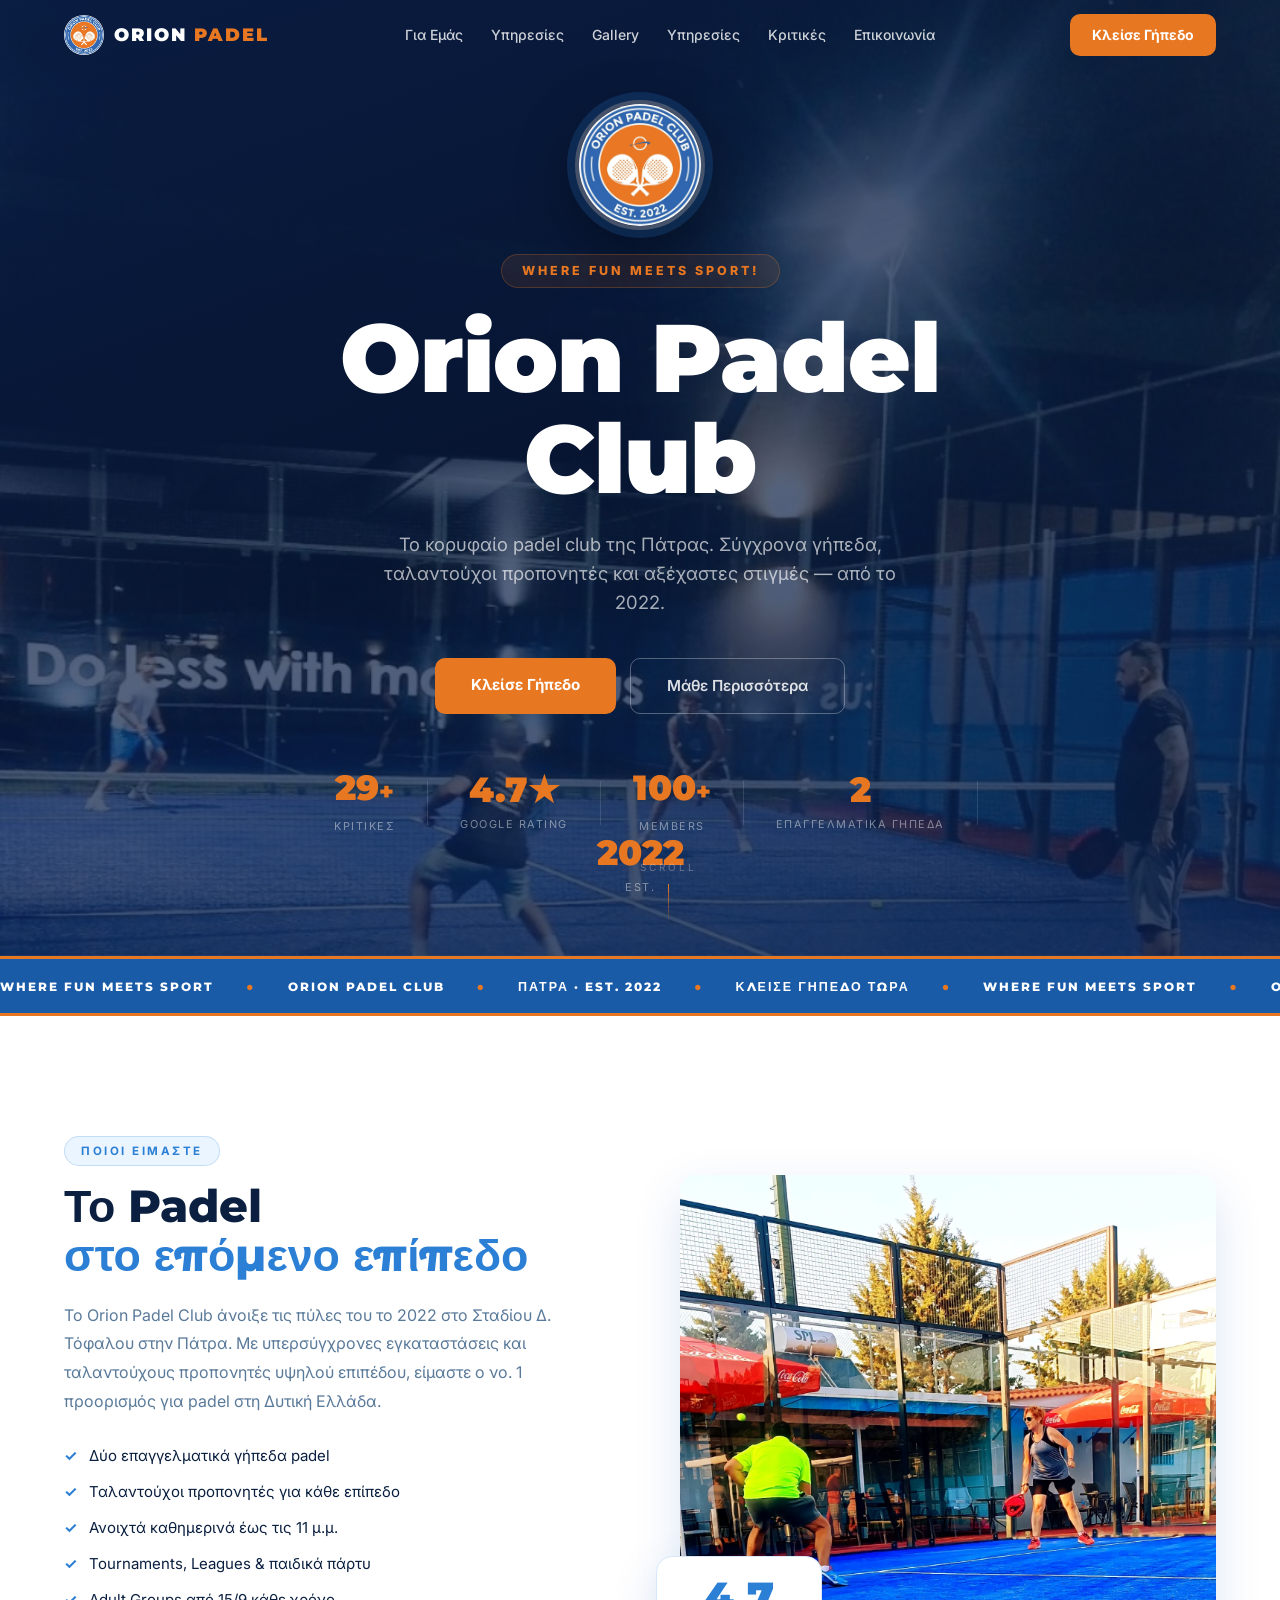
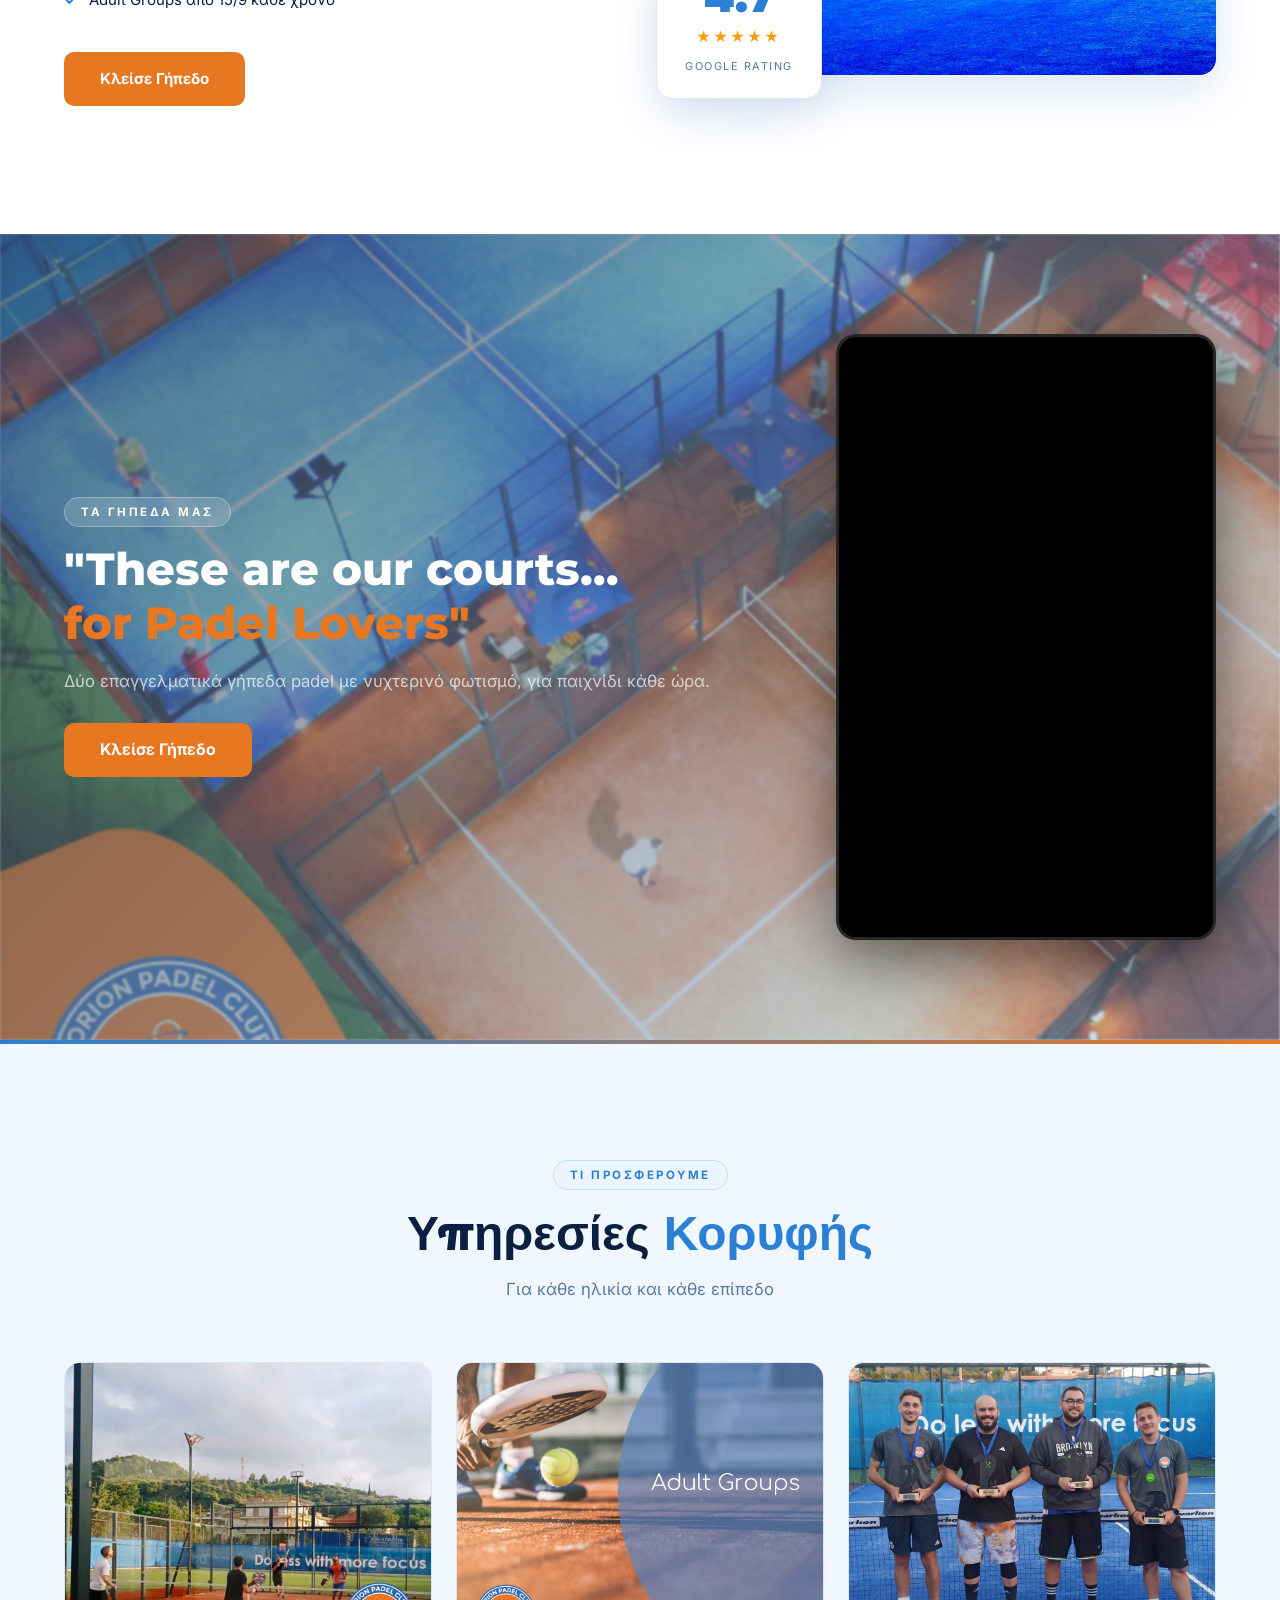
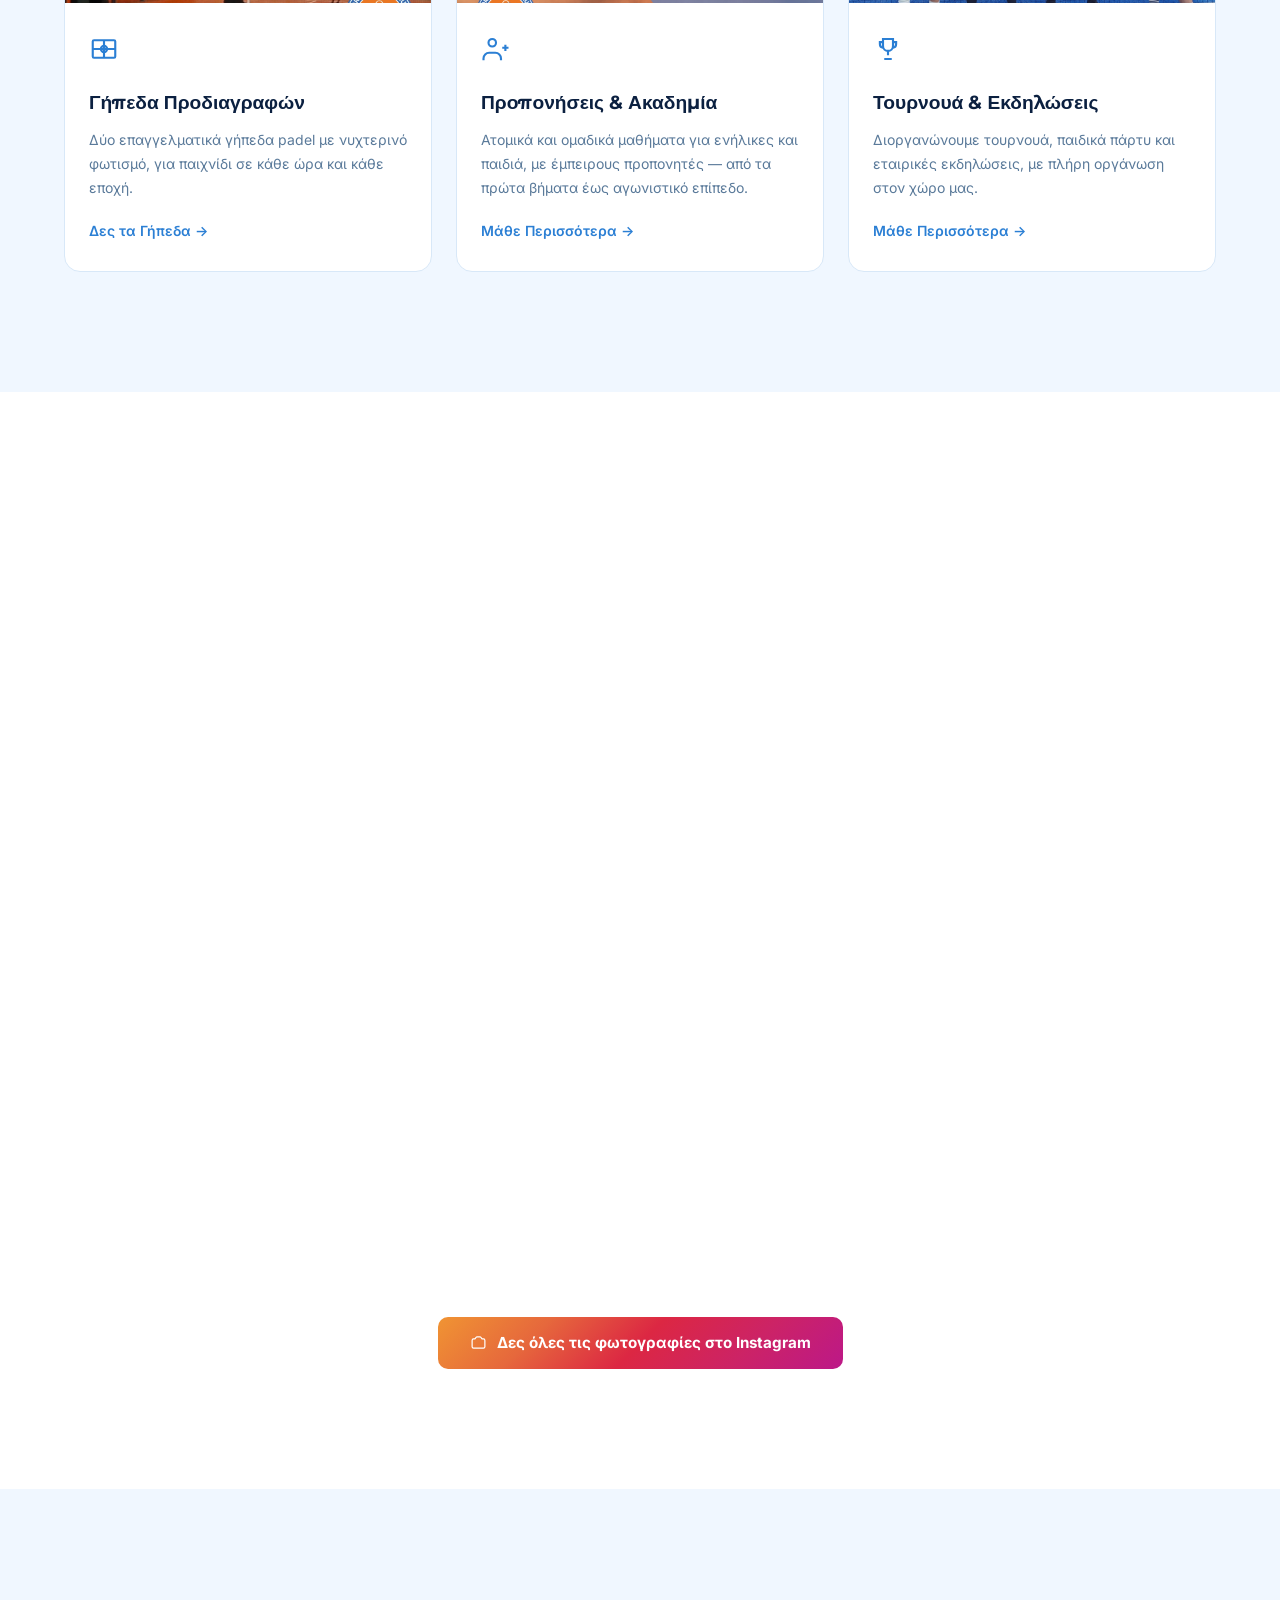
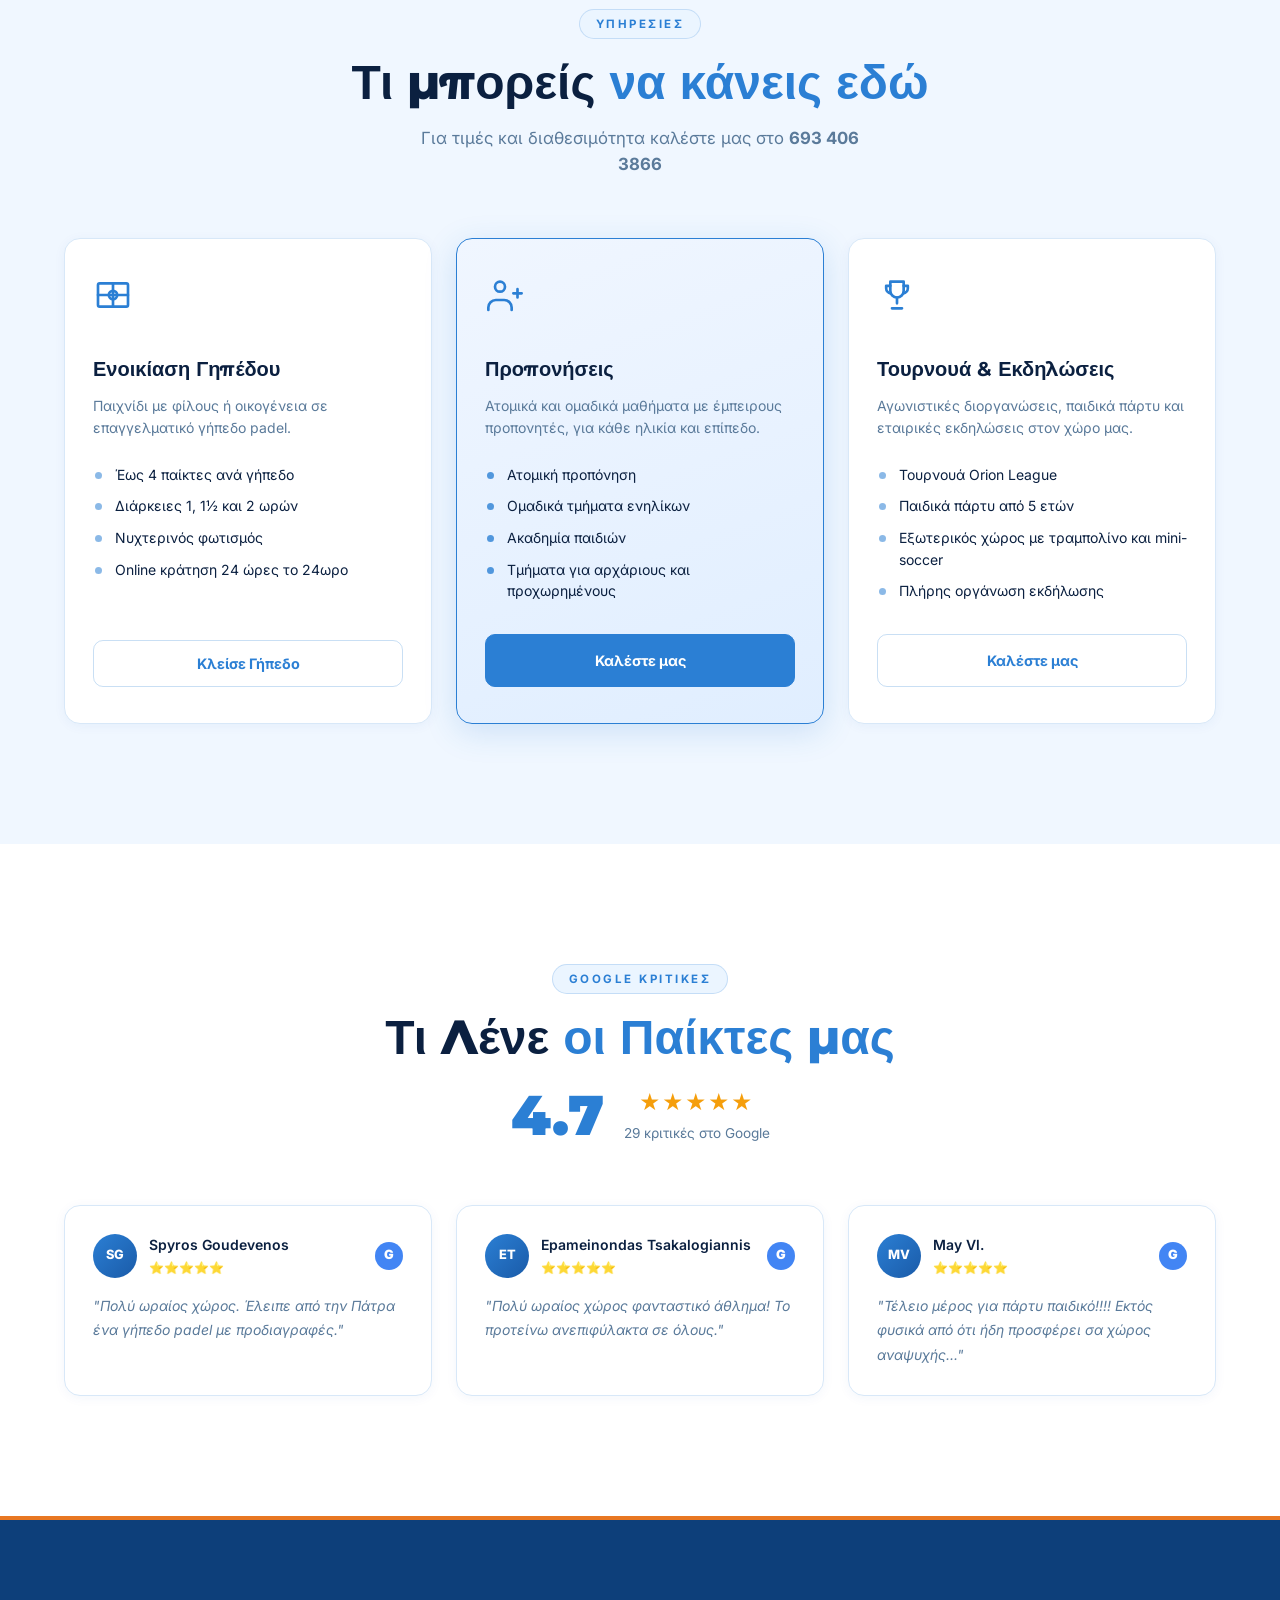
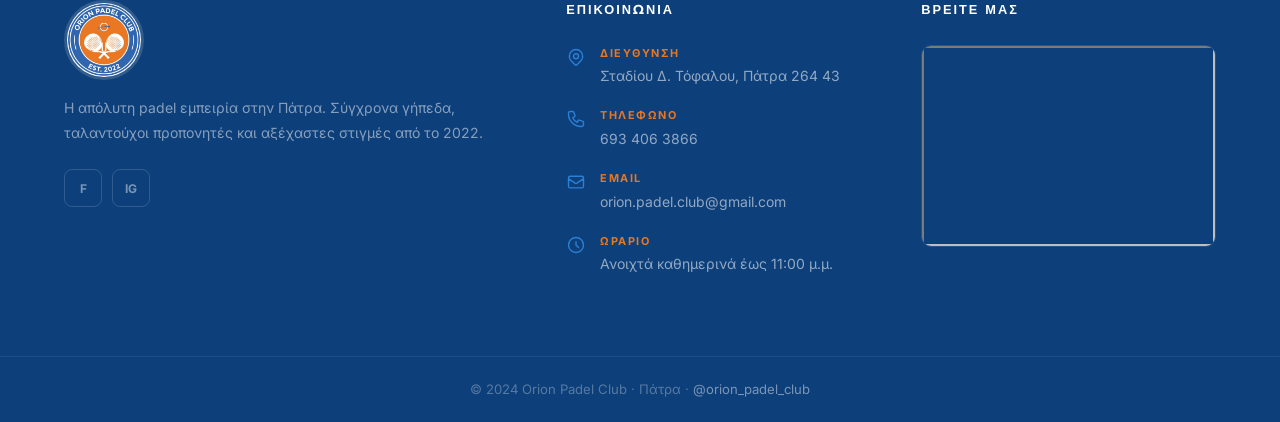
==== commit dc8e62de: "Add files via upload" ====
--- a/index.html
+++ b/index.html
@@ -15,7 +15,7 @@
 <nav id="navbar">
     <div class="nav-container">
         <div class="nav-logo">
-            <img src="images/277898447_1340928239759984_2555456471420129413_n.jpg" alt="Orion Padel Club Logo" class="nav-logo-img">
+            <img src="277898447_1340928239759984_2555456471420129413_n.jpg" alt="Orion Padel Club Logo" class="nav-logo-img">
             <span class="nav-logo-text">ORION <span>PADEL</span></span>
         </div>
         <ul class="nav-links" id="navLinks">
@@ -40,7 +40,7 @@
     <div class="hero-particles" id="particles"></div>
     <div class="hero-content">
         <img
-            src="images/277898447_1340928239759984_2555456471420129413_n.jpg"
+            src="277898447_1340928239759984_2555456471420129413_n.jpg"
             alt="Orion Padel Club"
             class="hero-logo"
         >
@@ -125,7 +125,7 @@
             </div>
             <div class="about-image reveal">
                 <img
-                    src="images/619682704_18063772817642524_411795767459186821_n.webp"
+                    src="619682704_18063772817642524_411795767459186821_n.webp"
                     alt="Παιχνίδι στο Orion Padel Club"
                 >
                 <div class="about-badge">
@@ -141,7 +141,7 @@
 <!-- ══════════════════ REEL VIDEO SECTION ══════════════════ -->
 <section class="reel-section">
     <div class="reel-aerial-bg-wrap">
-        <img src="images/courts-night-aerial.jpg" alt="Orion Padel Courts Aerial" class="reel-aerial-bg">
+        <img src="courts-night-aerial.jpg" alt="Orion Padel Courts Aerial" class="reel-aerial-bg">
         <div class="reel-bg-overlay"></div>
     </div>
     <div class="container reel-container">
@@ -179,7 +179,7 @@
         <div class="services-grid">
             <div class="service-card reveal" onclick="window.location='courts.html'" style="cursor:pointer;">
                 <div class="service-img-wrap">
-                    <img src="images/474384340_601663165789544_9038787885227403554_n.jpg" alt="Γήπεδα Padel">
+                    <img src="474384340_601663165789544_9038787885227403554_n.jpg" alt="Γήπεδα Padel">
                     <div class="service-img-overlay"><span>Δες τα Γήπεδα →</span></div>
                 </div>
                 <div class="service-body">
@@ -191,7 +191,7 @@
             </div>
             <div class="service-card reveal" onclick="window.location='training.html'" style="cursor:pointer;">
                 <div class="service-img-wrap">
-                    <img src="images/475463544_607085241914003_7410631101019543347_n.jpg" alt="Προπονήσεις και ομαδικά μαθήματα">
+                    <img src="475463544_607085241914003_7410631101019543347_n.jpg" alt="Προπονήσεις και ομαδικά μαθήματα">
                     <div class="service-img-overlay"><span>Μάθε Περισσότερα →</span></div>
                 </div>
                 <div class="service-body">
@@ -203,7 +203,7 @@
             </div>
             <div class="service-card reveal" onclick="window.location='events.html'" style="cursor:pointer;">
                 <div class="service-img-wrap">
-                    <img src="images/476671590_611097024846158_4931442393525078446_n.jpg" alt="Τουρνουά και εκδηλώσεις">
+                    <img src="476671590_611097024846158_4931442393525078446_n.jpg" alt="Τουρνουά και εκδηλώσεις">
                     <div class="service-img-overlay"><span>Μάθε Περισσότερα →</span></div>
                 </div>
                 <div class="service-body">
@@ -227,13 +227,13 @@
         </div>
         <div class="gallery-grid reveal">
             <div class="gallery-item large">
-                <img src="images/476462604_612488381373689_1802314196645097007_n.jpg" alt="Γήπεδα padel στο Orion Padel Club">
+                <img src="476462604_612488381373689_1802314196645097007_n.jpg" alt="Γήπεδα padel στο Orion Padel Club">
             </div>
             <div class="gallery-item">
-                <img src="images/474686653_601663159122878_315167343641763235_n.jpg" alt="Νυχτερινό παιχνίδι στο Orion Padel Club">
+                <img src="474686653_601663159122878_315167343641763235_n.jpg" alt="Νυχτερινό παιχνίδι στο Orion Padel Club">
             </div>
             <div class="gallery-item">
-                <img src="images/501060916_692495527272776_5464132047283927235_n.jpg" alt="Ομαδικά μαθήματα ενηλίκων">
+                <img src="501060916_692495527272776_5464132047283927235_n.jpg" alt="Ομαδικά μαθήματα ενηλίκων">
             </div>
         </div>
         <div class="gallery-cta reveal">
@@ -355,7 +355,7 @@
         <div class="container">
             <div class="footer-grid">
                 <div class="footer-brand reveal">
-                    <img src="images/277898447_1340928239759984_2555456471420129413_n.jpg" alt="Orion Padel Club" class="footer-logo-img">
+                    <img src="277898447_1340928239759984_2555456471420129413_n.jpg" alt="Orion Padel Club" class="footer-logo-img">
                     <p>Η απόλυτη padel εμπειρία στην Πάτρα. Σύγχρονα γήπεδα, ταλαντούχοι προπονητές και αξέχαστες στιγμές από το 2022.</p>
                     <div class="social-links">
                         <a href="https://www.facebook.com/Orion.padel/" class="social-btn" target="_blank" rel="noopener">f</a>
@@ -418,7 +418,7 @@
 <div class="modal-overlay" id="bookingModal">
     <div class="modal">
         <button class="modal-close" id="modalClose">✕</button>
-        <img src="images/277898447_1340928239759984_2555456471420129413_n.jpg" alt="Logo" class="modal-logo">
+        <img src="277898447_1340928239759984_2555456471420129413_n.jpg" alt="Logo" class="modal-logo">
         <h2>Κλείσε <span class="accent">Γήπεδο</span></h2>
         <p>Επικοινωνήστε μαζί μας για κράτηση:</p>
         <div class="modal-options">
--- a/style.css
+++ b/style.css
@@ -152,7 +152,7 @@
 
 .hero-bg {
     position: absolute; inset: 0;
-    background-image: url('images/474686653_601663159122878_315167343641763235_n.jpg');
+    background-image: url('474686653_601663159122878_315167343641763235_n.jpg');
     background-size: cover; background-position: center top;
     transform: scale(1.08);
     animation: hero-zoom 14s ease forwards;
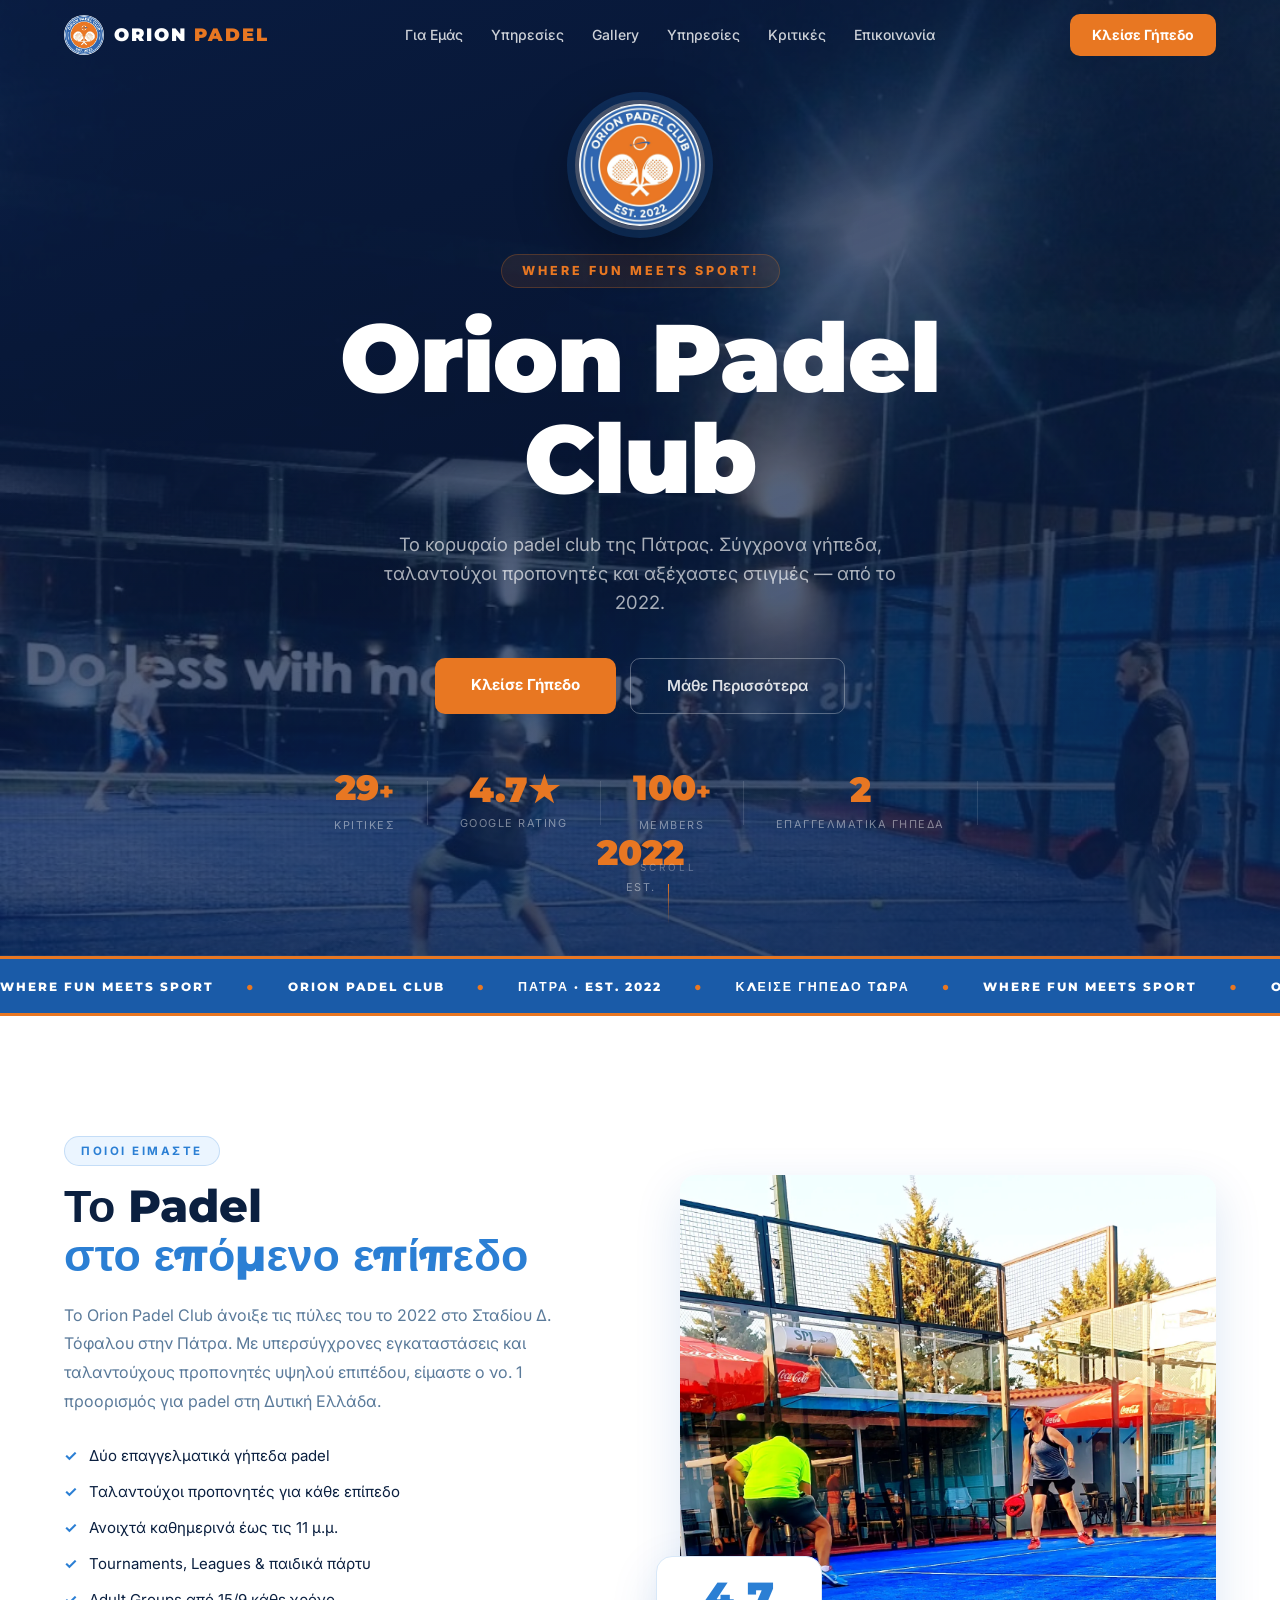
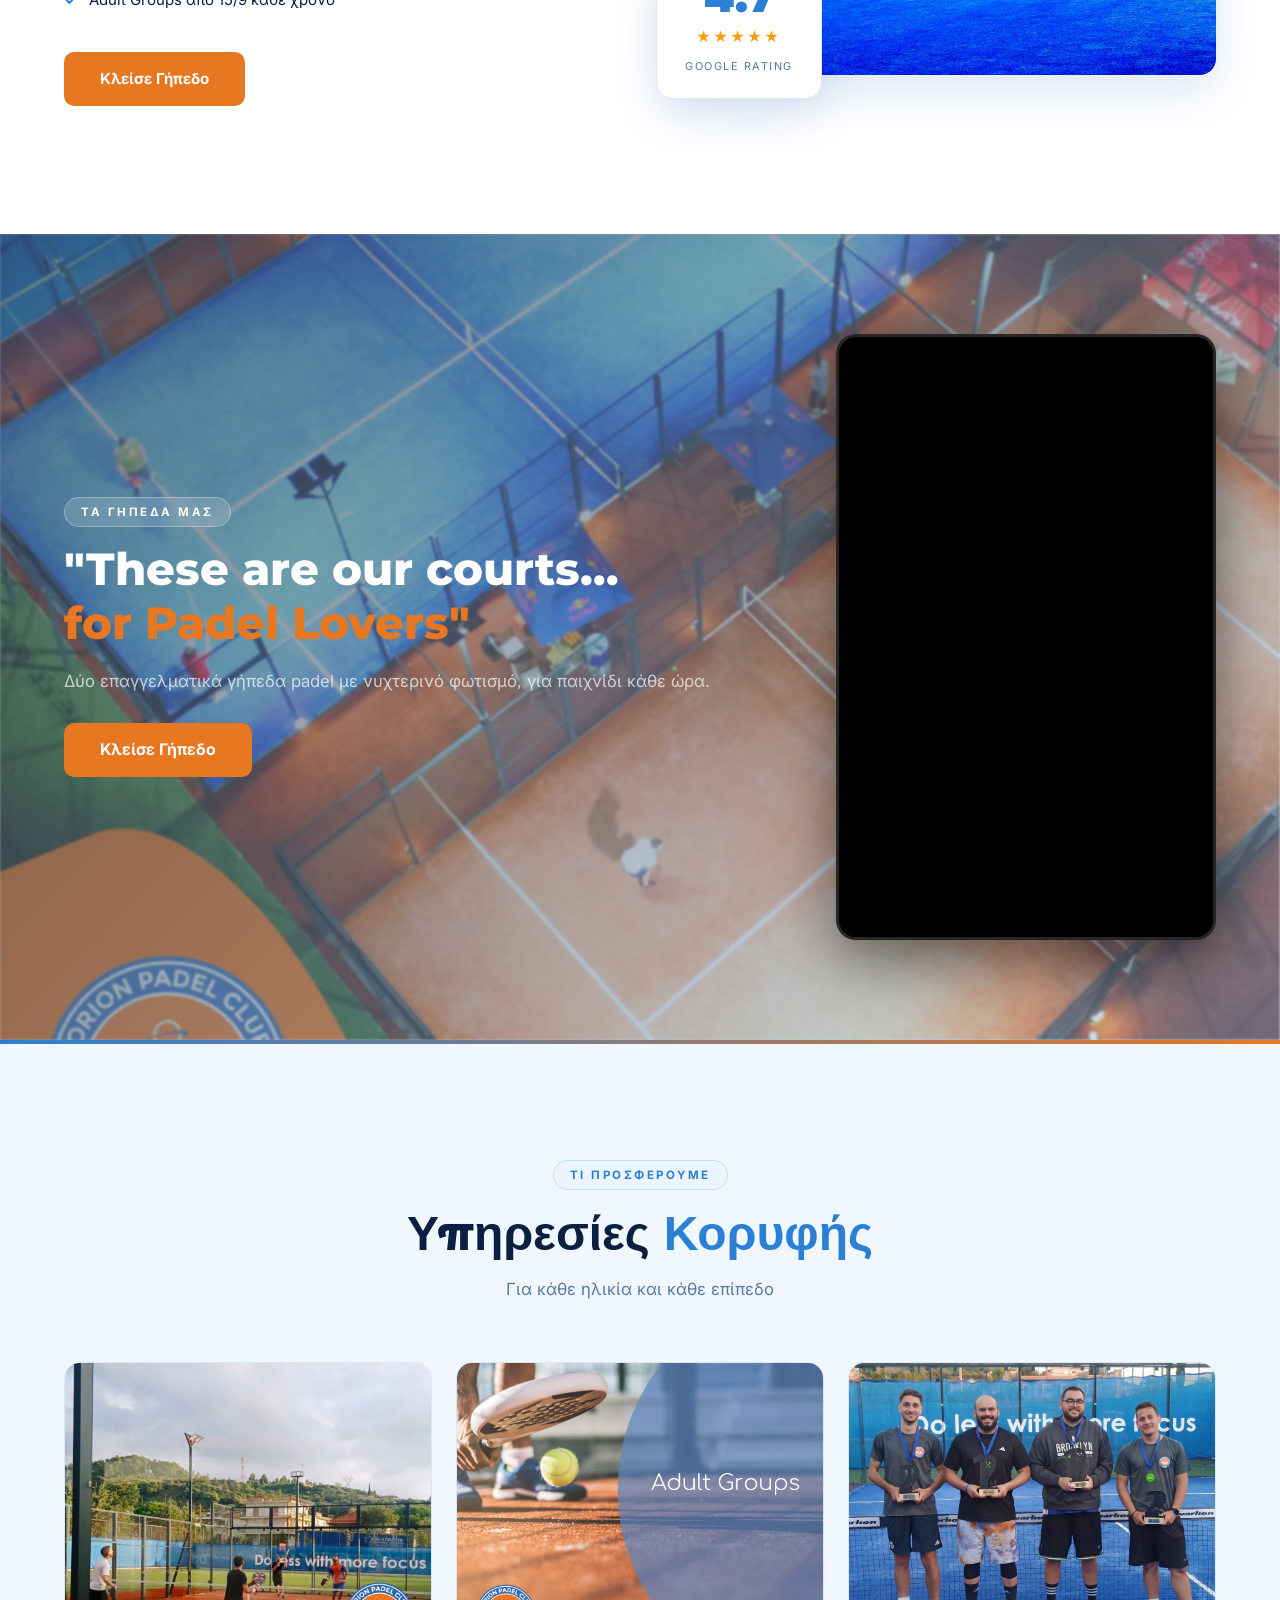
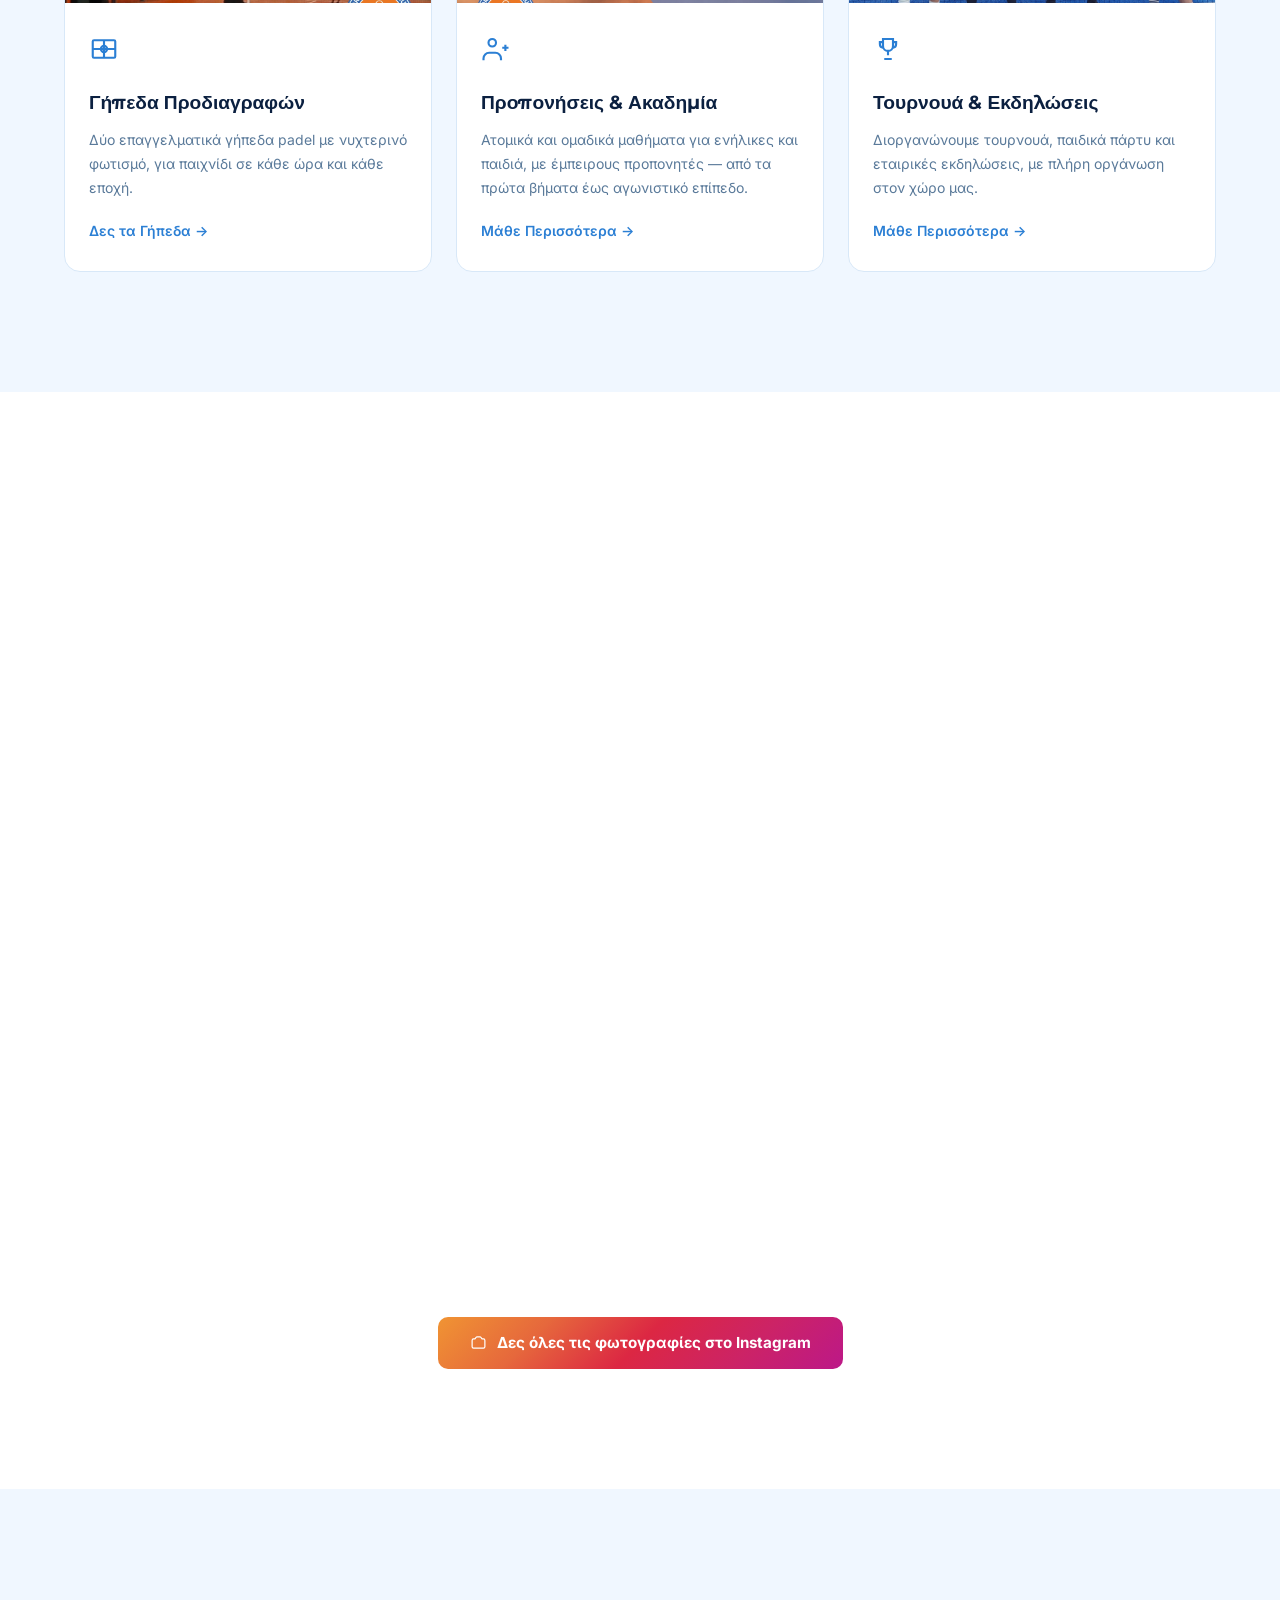
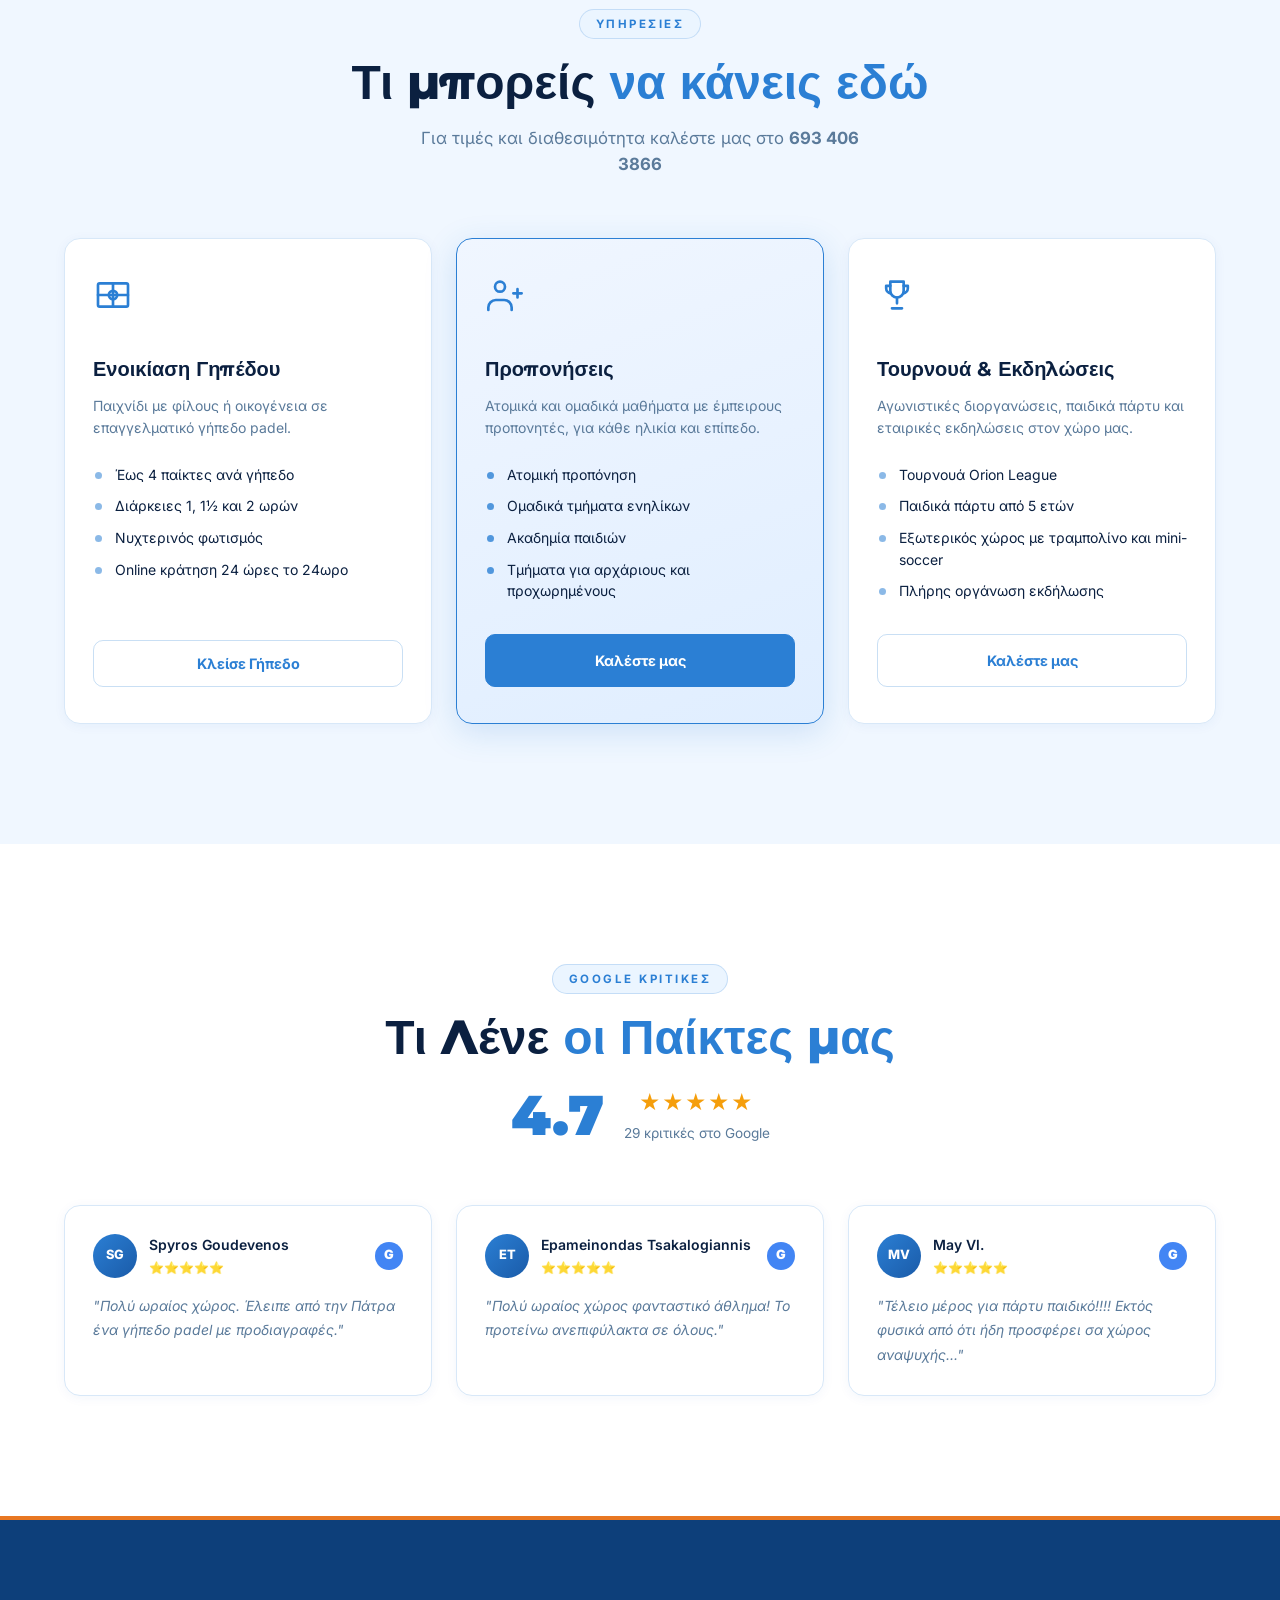
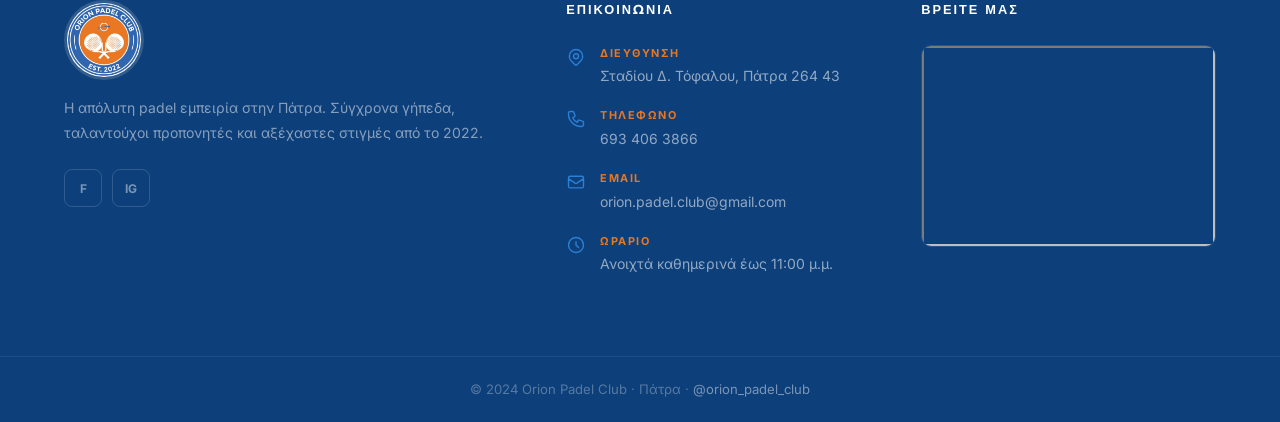
==== commit 95e20346: "Add files via upload" ====
--- a/index.html
+++ b/index.html
@@ -3,7 +3,46 @@
 <head>
     <meta charset="UTF-8">
     <meta name="viewport" content="width=device-width, initial-scale=1.0">
-    <title>Orion Padel Club | Πάτρα | WHERE FUN MEETS SPORT</title>
+    <title>Orion Padel Club | Γήπεδα Padel στην Πάτρα</title>
+    <meta name="description" content="Padel club στην Πάτρα με δύο επαγγελματικά γήπεδα και νυχτερινό φωτισμό. Online κρατήσεις 24/7, προπονήσεις για κάθε επίπεδο, τουρνουά και εκδηλώσεις.">
+    <link rel="canonical" href="https://orionpadel.gr/">
+    <meta property="og:type" content="website">
+    <meta property="og:site_name" content="Orion Padel Club">
+    <meta property="og:locale" content="el_GR">
+    <meta property="og:title" content="Orion Padel Club | Γήπεδα Padel στην Πάτρα">
+    <meta property="og:description" content="Padel club στην Πάτρα με δύο επαγγελματικά γήπεδα και νυχτερινό φωτισμό. Online κρατήσεις 24/7, προπονήσεις για κάθε επίπεδο, τουρνουά και εκδηλώσεις.">
+    <meta property="og:url" content="https://orionpadel.gr/">
+    <meta property="og:image" content="https://orionpadel.gr/476462604_612488381373689_1802314196645097007_n.jpg">
+    <meta name="twitter:card" content="summary_large_image">
+    <script type="application/ld+json">
+    {
+      "@context": "https://schema.org",
+      "@type": "SportsActivityLocation",
+      "name": "Orion Padel Club",
+      "url": "https://orionpadel.gr",
+      "telephone": "+306934063866",
+      "email": "orion.padel.club@gmail.com",
+      "description": "Padel club στην Πάτρα με δύο επαγγελματικά γήπεδα, προπονήσεις για κάθε επίπεδο και online κρατήσεις.",
+      "address": {
+        "@type": "PostalAddress",
+        "streetAddress": "Σταδίου Δ. Τόφαλου",
+        "addressLocality": "Πάτρα",
+        "postalCode": "26443",
+        "addressCountry": "GR"
+      },
+      "sameAs": [
+        "https://www.facebook.com/Orion.padel/",
+        "https://www.instagram.com/orion_padel_club/"
+      ],
+      "openingHoursSpecification": [{
+        "@type": "OpeningHoursSpecification",
+        "dayOfWeek": ["Monday","Tuesday","Wednesday","Thursday","Friday","Saturday","Sunday"],
+        "opens": "10:00",
+        "closes": "23:00"
+      }],
+      "sport": "Padel"
+    }
+    </script>
     <link rel="preconnect" href="https://fonts.googleapis.com">
     <link rel="preconnect" href="https://fonts.gstatic.com" crossorigin>
     <link href="https://fonts.googleapis.com/css2?family=Montserrat:wght@400;600;700;800;900&family=Inter:wght@300;400;500;600&display=swap" rel="stylesheet">
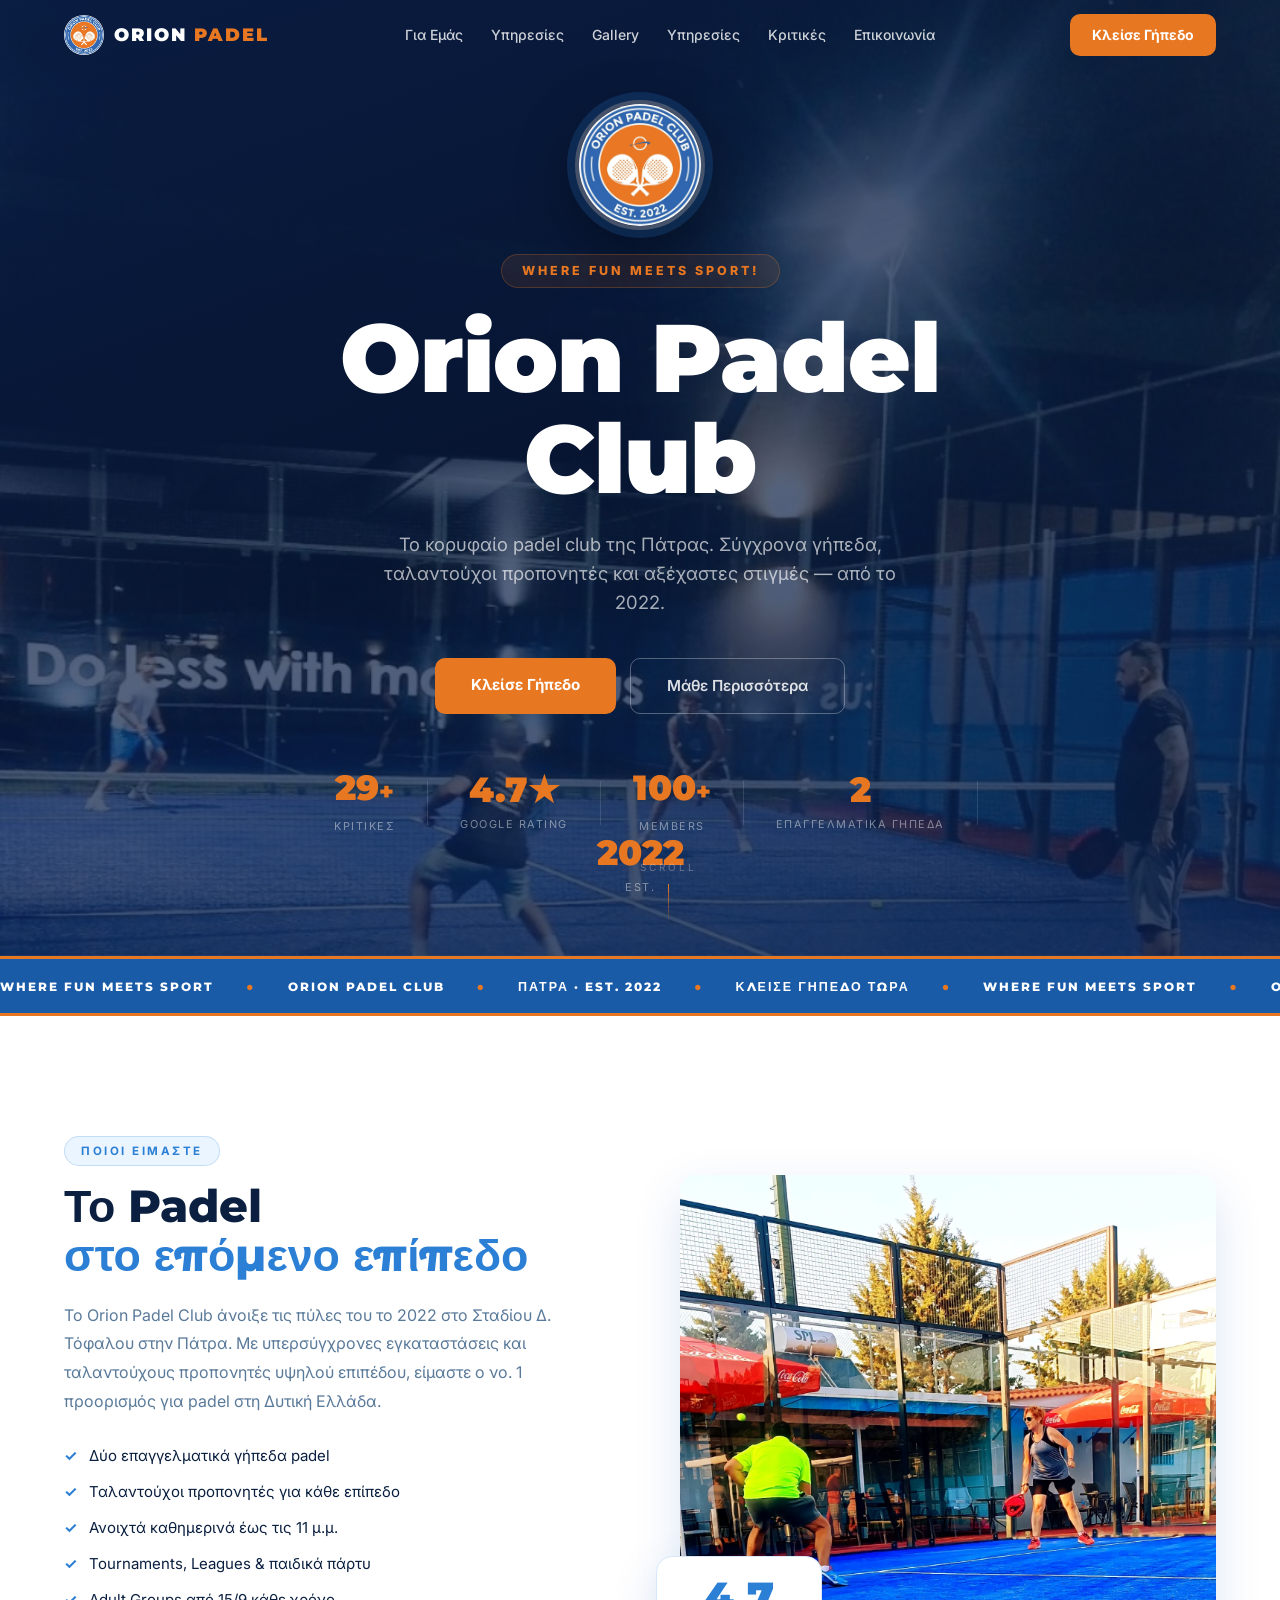
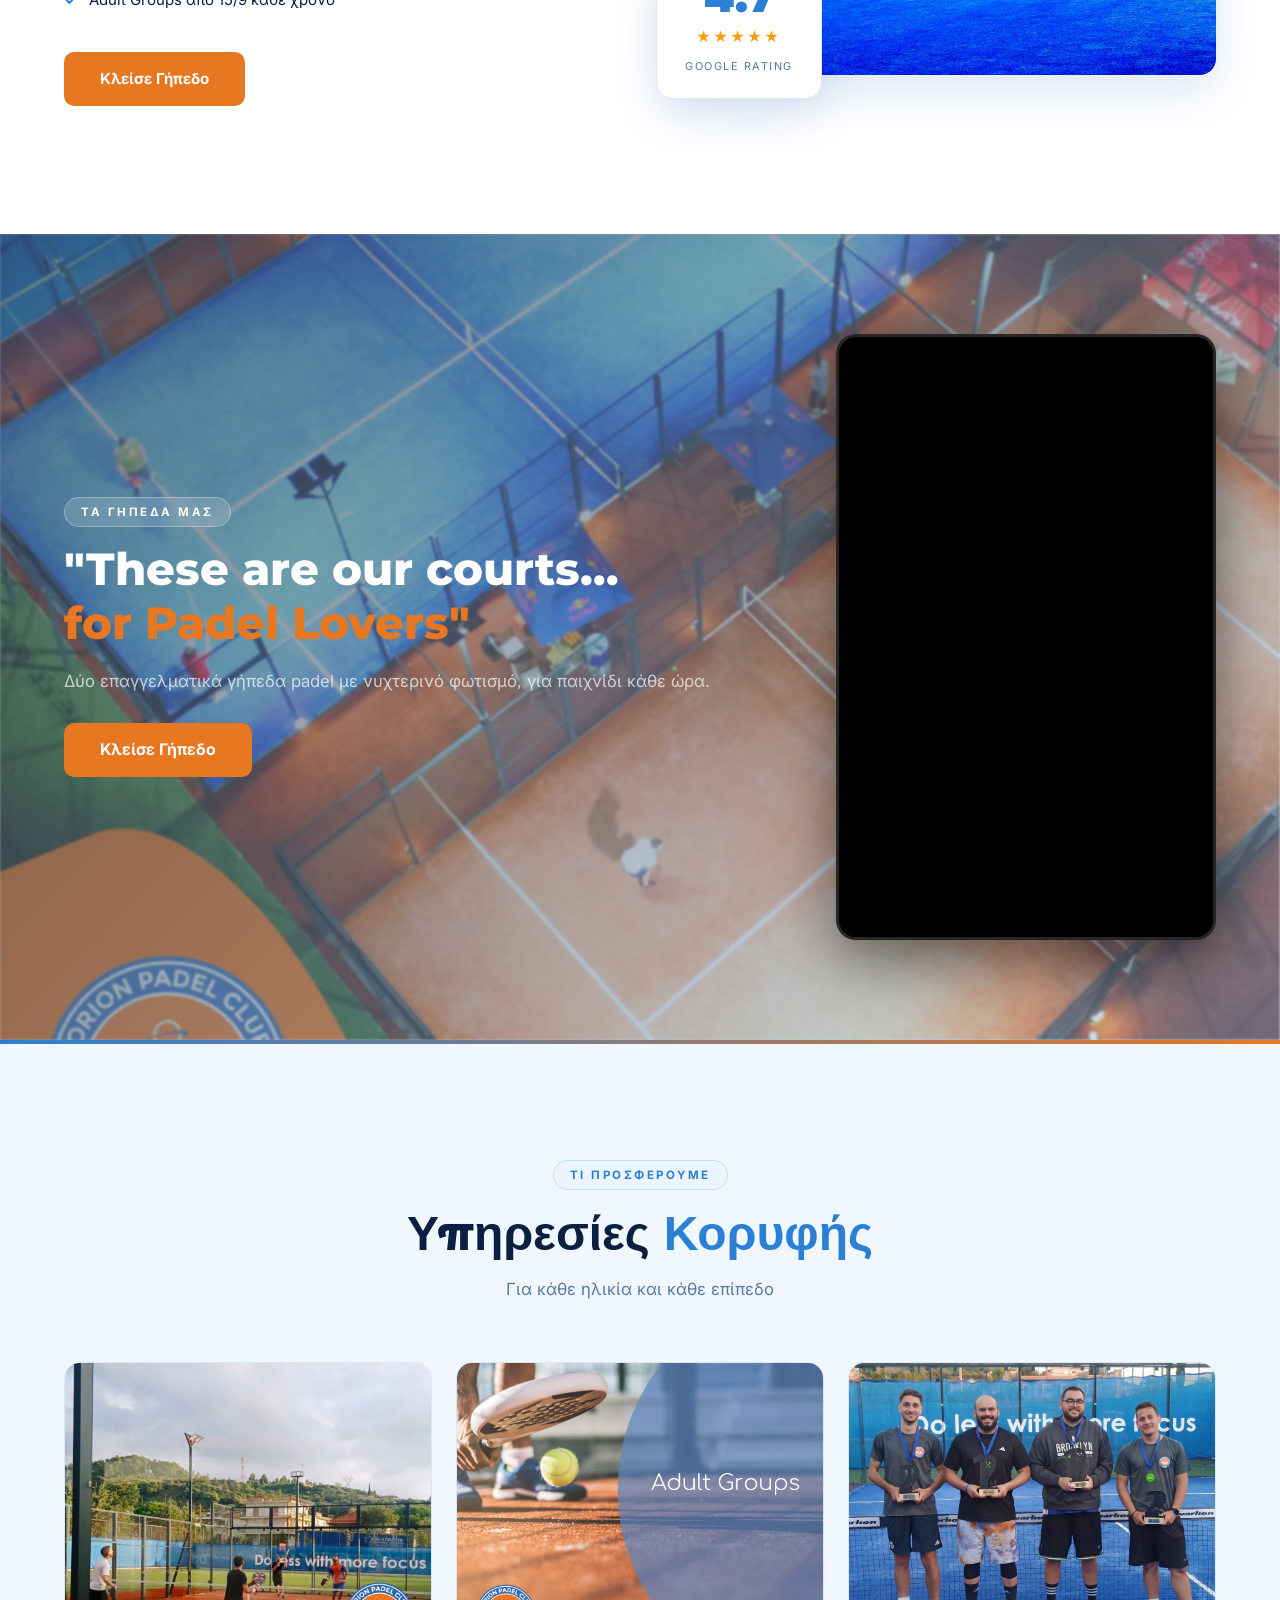
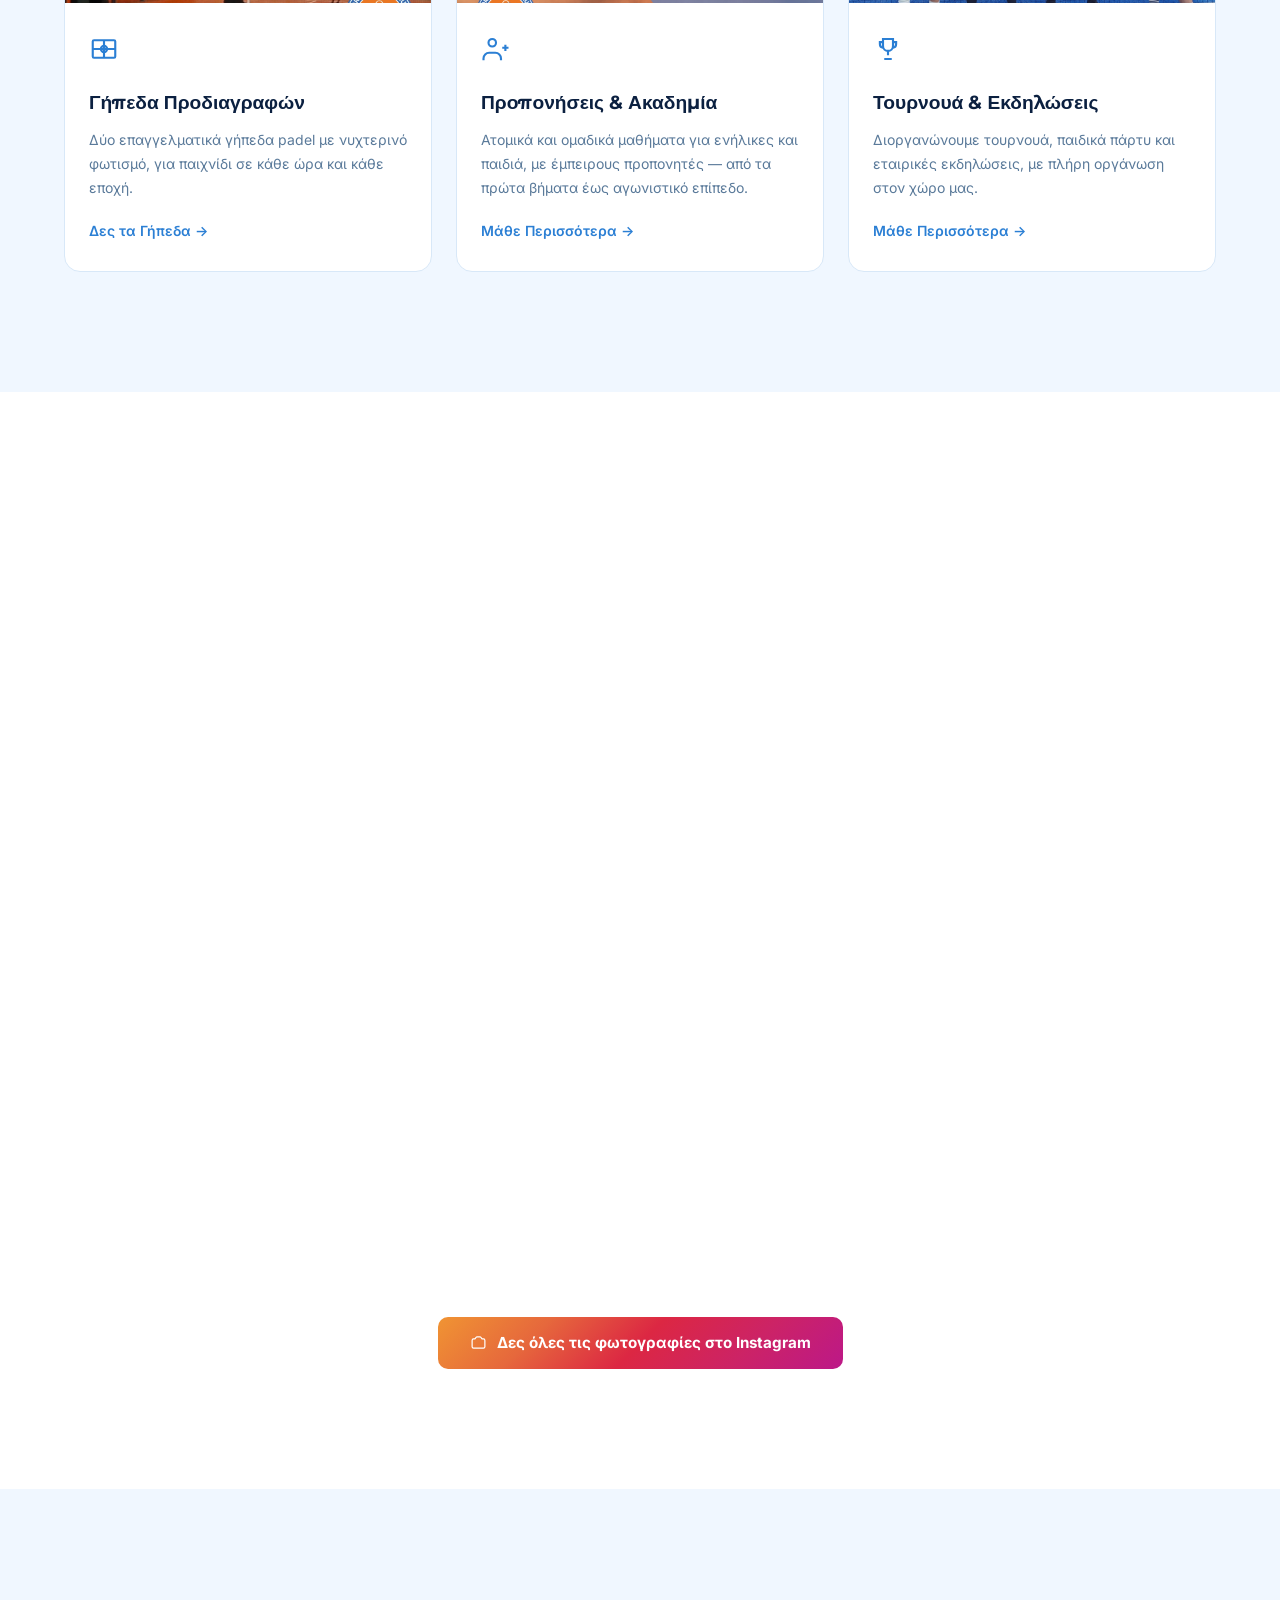
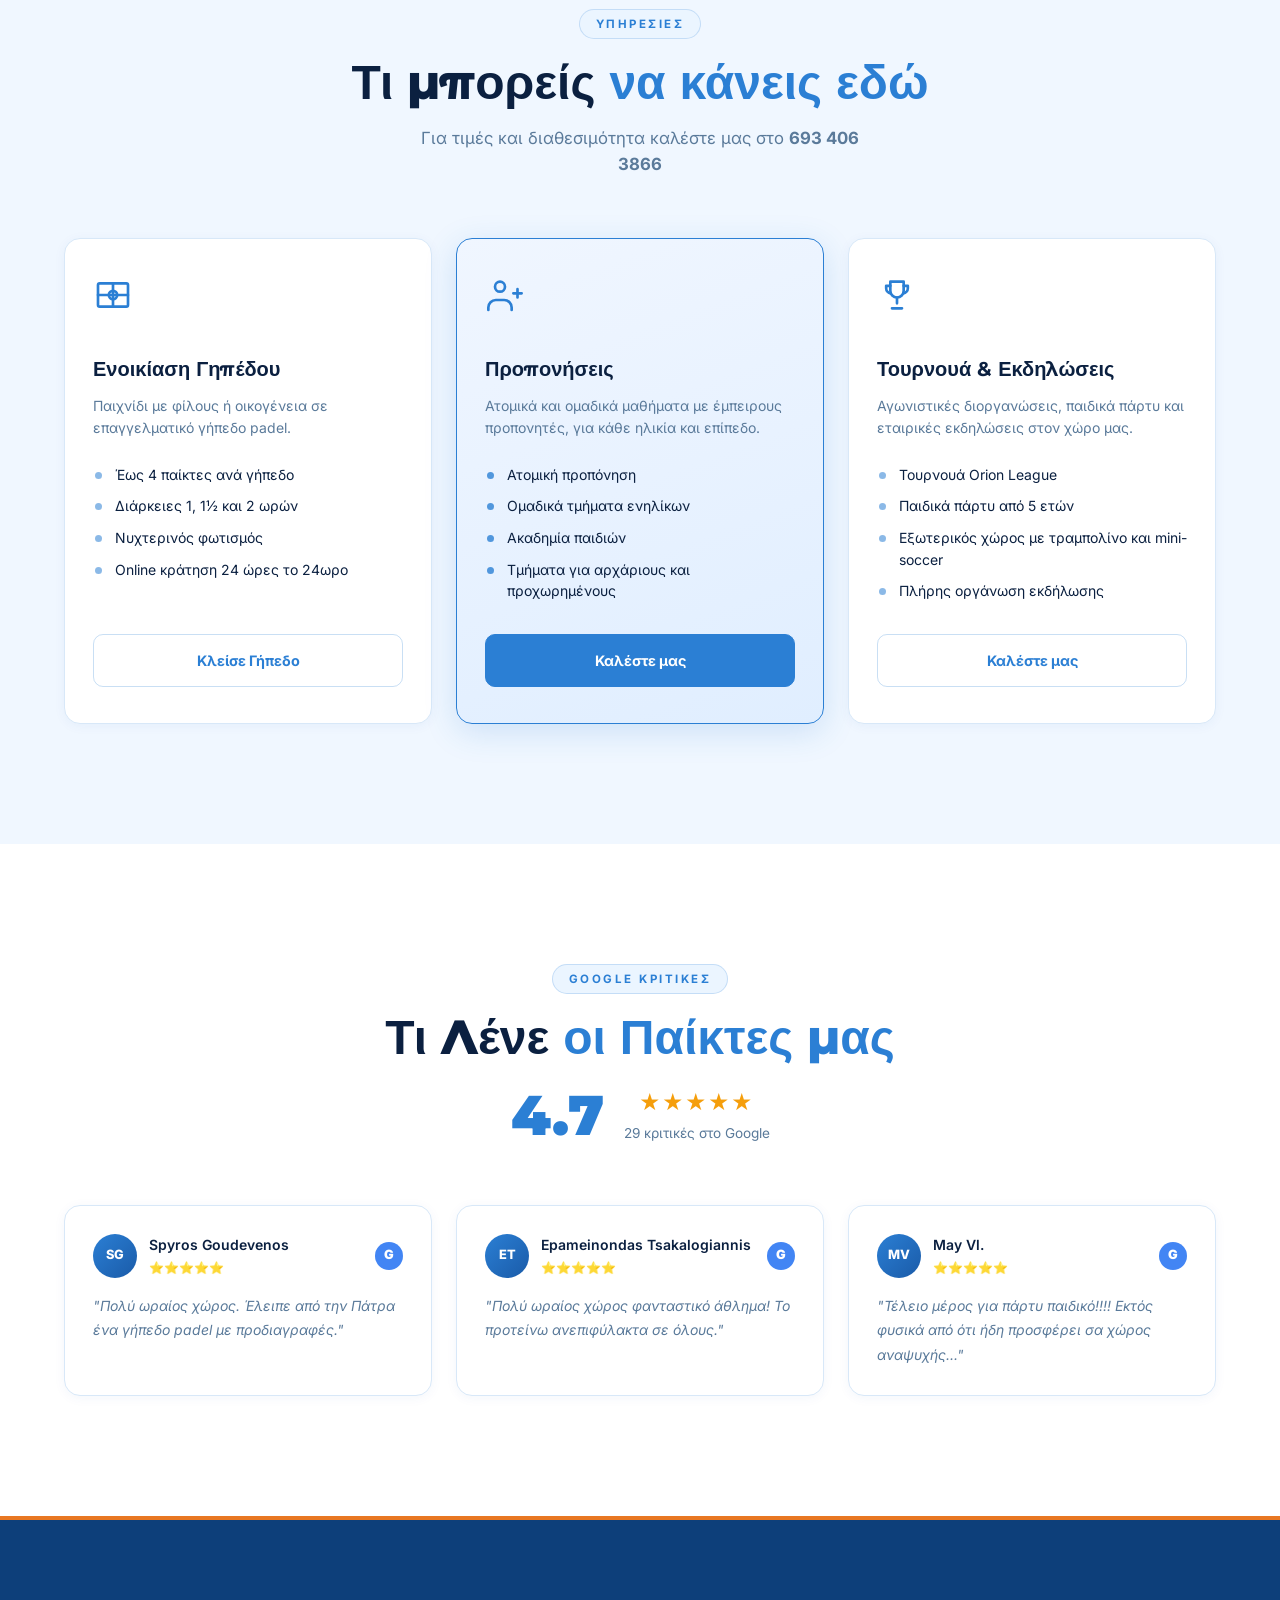
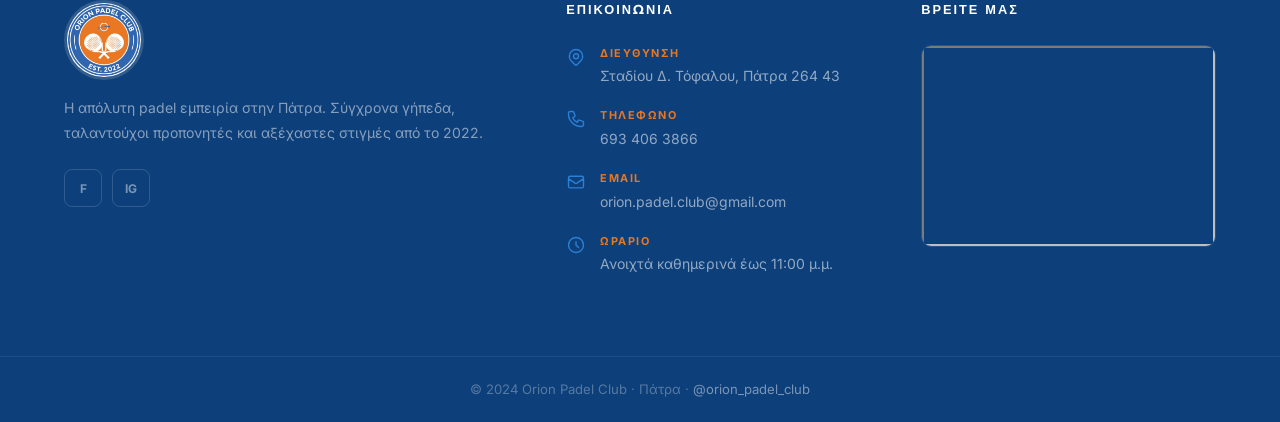
==== commit 18d2f227: "Add files via upload" ====
--- a/index.html
+++ b/index.html
@@ -303,7 +303,7 @@
                     <li>Νυχτερινός φωτισμός</li>
                     <li>Online κράτηση 24 ώρες το 24ωρο</li>
                 </ul>
-                <button class="btn-pricing btn-book-app">Κλείσε Γήπεδο</button>
+                <a href="https://court-book.gr/app.html?club=orion-padel-club" target="_blank" rel="noopener" class="btn-pricing" style="display:block;text-align:center;">Κλείσε Γήπεδο</a>
             </div>
 
             <div class="pricing-card featured reveal">
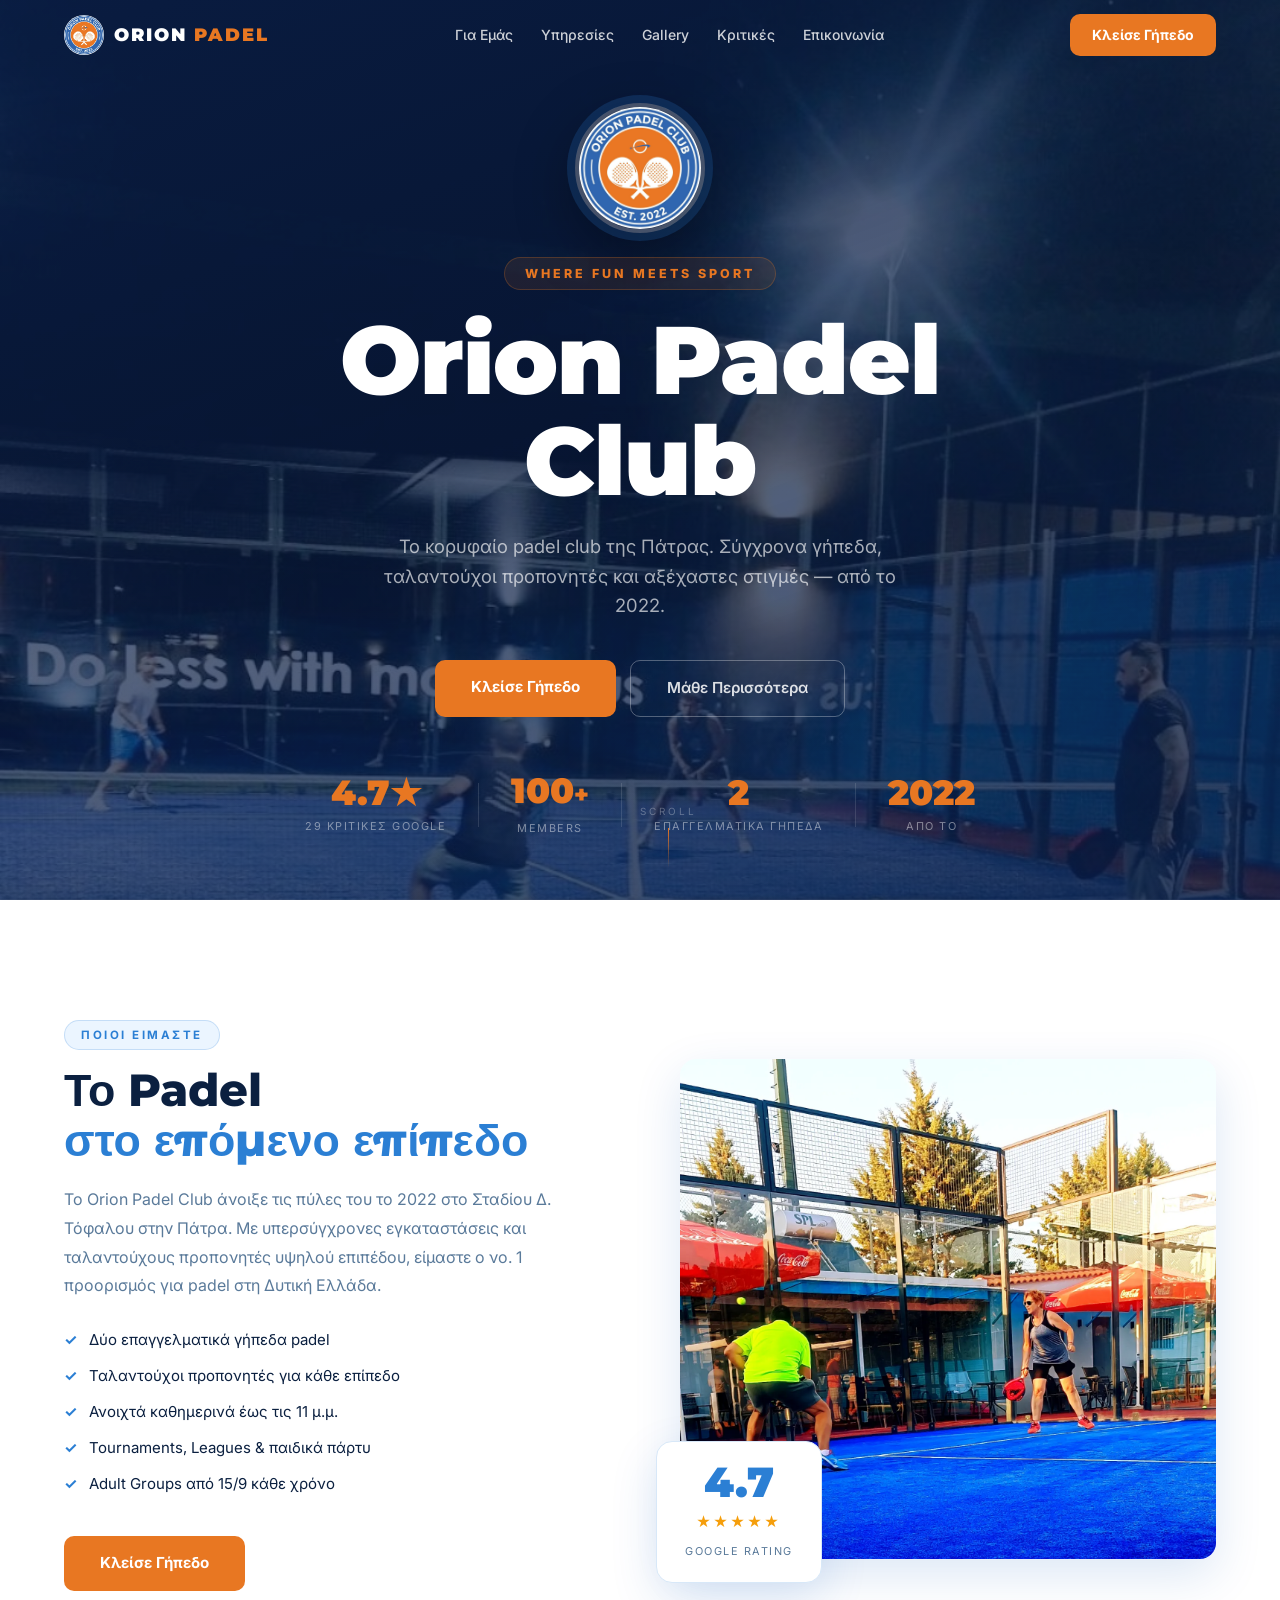
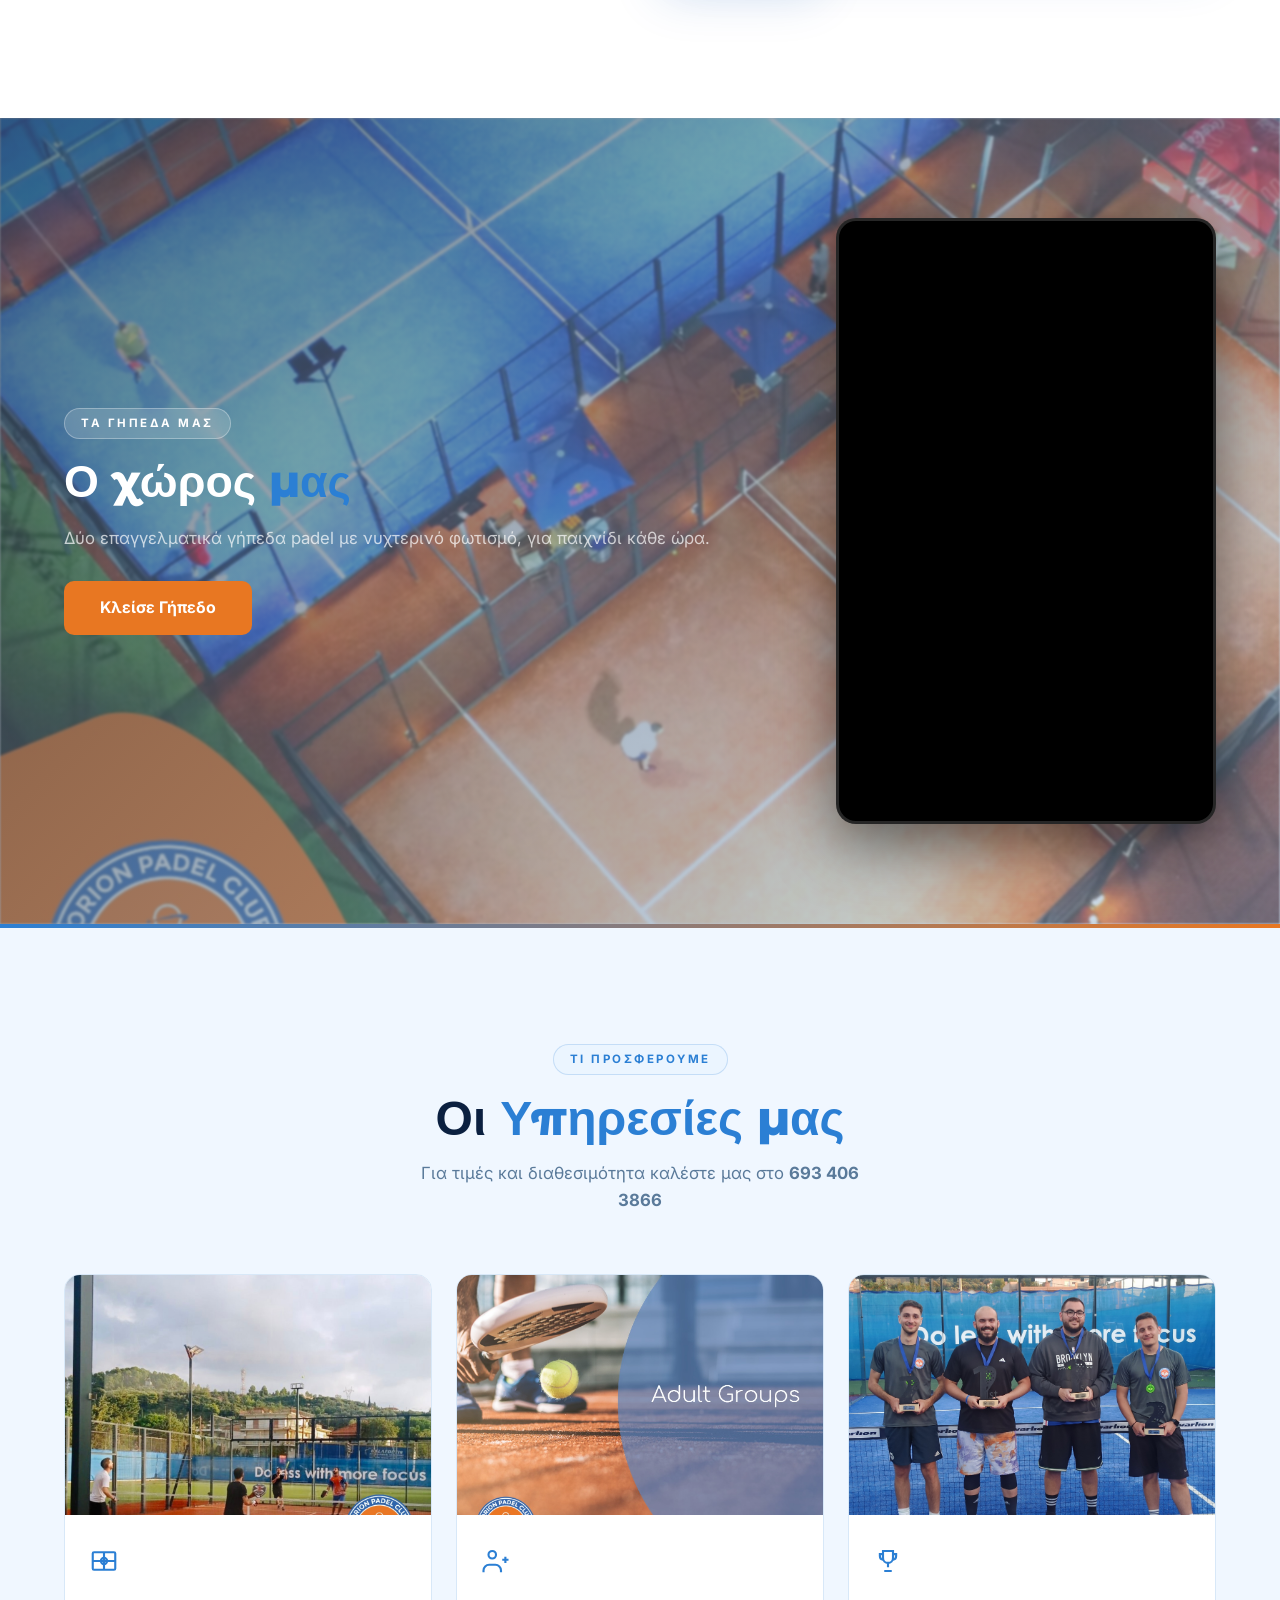
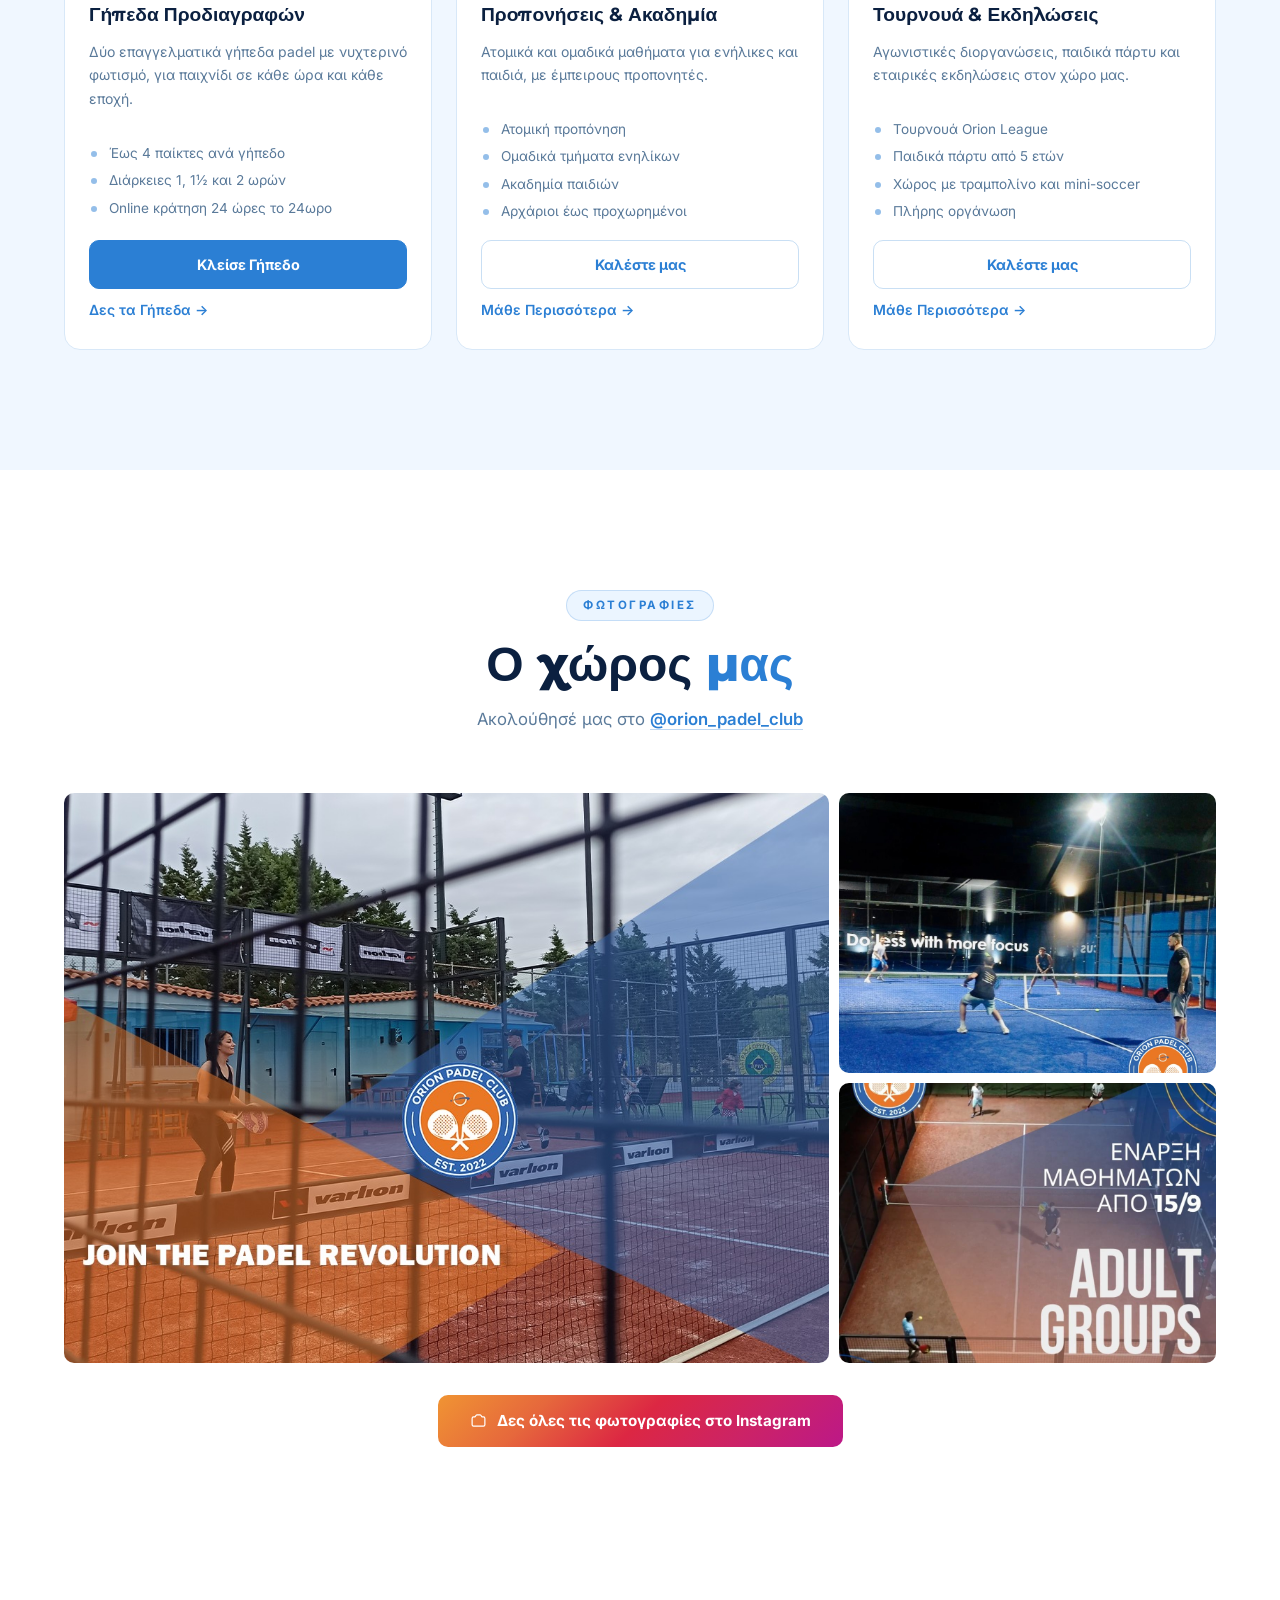
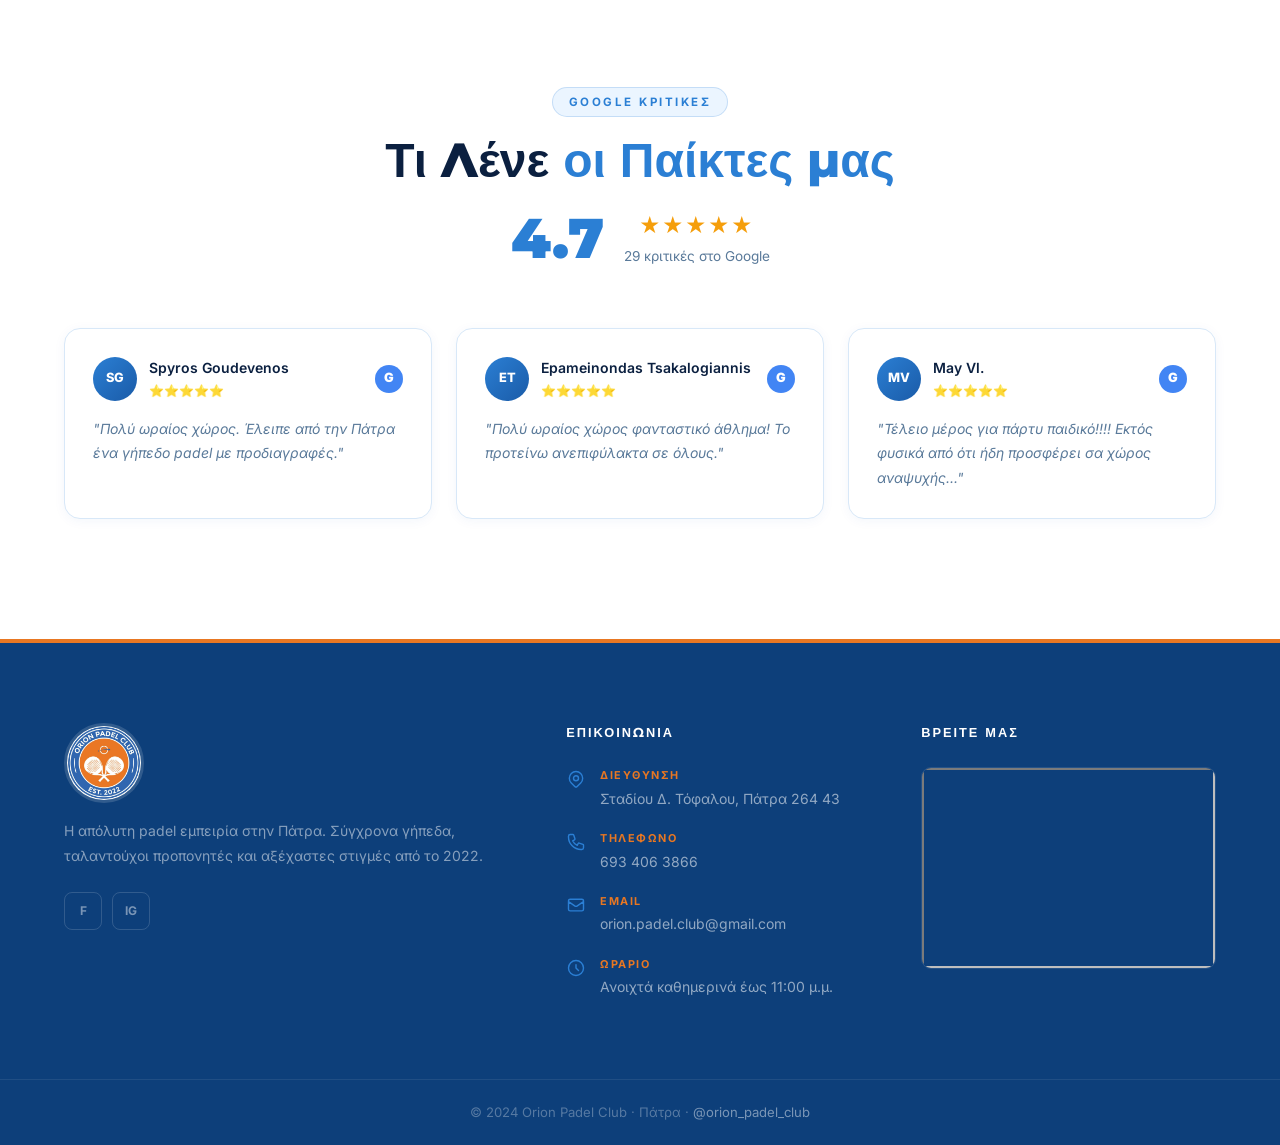
==== commit 0724aeac: "Add files via upload" ====
--- a/index.html
+++ b/index.html
@@ -61,8 +61,7 @@
             <li><a href="#about">Για Εμάς</a></li>
             <li><a href="#services">Υπηρεσίες</a></li>
             <li><a href="#gallery">Gallery</a></li>
-            <li><a href="#pricing">Υπηρεσίες</a></li>
-            <li><a href="#reviews">Κριτικές</a></li>
+                        <li><a href="#reviews">Κριτικές</a></li>
             <li><a href="#contact">Επικοινωνία</a></li>
         </ul>
         <a href="https://court-book.gr/app.html?club=orion-padel-club" class="nav-cta" target="_blank">Κλείσε Γήπεδο</a>
@@ -83,7 +82,7 @@
             alt="Orion Padel Club"
             class="hero-logo"
         >
-        <p class="hero-tagline">WHERE FUN MEETS SPORT!</p>
+        <p class="hero-tagline">WHERE FUN MEETS SPORT</p>
         <h1 class="hero-title">Orion Padel Club</h1>
         <p class="hero-subtitle">Το κορυφαίο padel club της Πάτρας. Σύγχρονα γήπεδα, ταλαντούχοι προπονητές και αξέχαστες στιγμές — από το 2022.</p>
         <div class="hero-buttons">
@@ -92,13 +91,8 @@
         </div>
         <div class="hero-stats">
             <div class="hero-stat">
-                <span class="hero-stat-num" data-target="29">0</span><span class="hero-stat-plus">+</span>
-                <span class="hero-stat-label">Κριτικές</span>
-            </div>
-            <div class="hero-stat-divider"></div>
-            <div class="hero-stat">
                 <span class="hero-stat-num hero-stat-fixed">4.7★</span>
-                <span class="hero-stat-label">Google Rating</span>
+                <span class="hero-stat-label">29 κριτικές Google</span>
             </div>
             <div class="hero-stat-divider"></div>
             <div class="hero-stat">
@@ -108,12 +102,12 @@
             <div class="hero-stat-divider"></div>
             <div class="hero-stat">
                 <span class="hero-stat-num" data-target="2">0</span>
-                <span class="hero-stat-label">Επαγγελματικά Γήπεδα</span>
+                <span class="hero-stat-label">Επαγγελματικά γήπεδα</span>
             </div>
             <div class="hero-stat-divider"></div>
             <div class="hero-stat">
                 <span class="hero-stat-num">2022</span>
-                <span class="hero-stat-label">Est.</span>
+                <span class="hero-stat-label">Από το</span>
             </div>
         </div>
     </div>
@@ -122,28 +116,6 @@
         <div class="hero-scroll-line"></div>
     </div>
 </section>
-
-<!-- ══════════════════ MARQUEE ══════════════════ -->
-<div class="marquee-strip">
-    <div class="marquee-track">
-        <span>WHERE FUN MEETS SPORT</span>
-        <span class="marquee-dot">●</span>
-        <span>ORION PADEL CLUB</span>
-        <span class="marquee-dot">●</span>
-        <span>ΠΑΤΡΑ · EST. 2022</span>
-        <span class="marquee-dot">●</span>
-        <span>ΚΛΕΙΣΕ ΓΗΠΕΔΟ ΤΩΡΑ</span>
-        <span class="marquee-dot">●</span>
-        <span>WHERE FUN MEETS SPORT</span>
-        <span class="marquee-dot">●</span>
-        <span>ORION PADEL CLUB</span>
-        <span class="marquee-dot">●</span>
-        <span>ΠΑΤΡΑ · EST. 2022</span>
-        <span class="marquee-dot">●</span>
-        <span>ΚΛΕΙΣΕ ΓΗΠΕΔΟ ΤΩΡΑ</span>
-        <span class="marquee-dot">●</span>
-    </div>
-</div>
 
 <!-- ══════════════════ ABOUT ══════════════════ -->
 <section id="about" class="about">
@@ -186,7 +158,7 @@
     <div class="container reel-container">
         <div class="reel-text reveal">
             <span class="section-tag-white">Τα Γήπεδά μας</span>
-            <h2>"These are our courts…<br><em style="font-style:normal;color:var(--orange)">for Padel Lovers"</em></h2>
+            <h2>Ο χώρος <span class="accent">μας</span></h2>
             <p>Δύο επαγγελματικά γήπεδα padel με νυχτερινό φωτισμό, για παιχνίδι κάθε ώρα.</p>
             <a href="https://court-book.gr/app.html?club=orion-padel-club" class="btn-aerial" target="_blank">Κλείσε Γήπεδο</a>
         </div>
@@ -212,44 +184,56 @@
     <div class="container">
         <div class="section-header reveal">
             <span class="section-tag">Τι Προσφέρουμε</span>
-            <h2>Υπηρεσίες <span class="accent">Κορυφής</span></h2>
-            <p>Για κάθε ηλικία και κάθε επίπεδο</p>
+            <h2>Οι <span class="accent">Υπηρεσίες μας</span></h2>
+            <p>Για τιμές και διαθεσιμότητα καλέστε μας στο <strong>693 406 3866</strong></p>
         </div>
         <div class="services-grid">
-            <div class="service-card reveal" onclick="window.location='courts.html'" style="cursor:pointer;">
-                <div class="service-img-wrap">
-                    <img src="474384340_601663165789544_9038787885227403554_n.jpg" alt="Γήπεδα Padel">
+            <div class="service-card reveal">
+                <a href="courts.html" class="service-img-wrap">
+                    <img src="474384340_601663165789544_9038787885227403554_n.jpg" alt="Γήπεδα Προδιαγραφών">
                     <div class="service-img-overlay"><span>Δες τα Γήπεδα →</span></div>
-                </div>
+                </a>
                 <div class="service-body">
                     <div class="service-icon"><svg class="" fill="none" stroke="currentColor" stroke-width="1.7" viewBox="0 0 24 24" aria-hidden="true"><path d="M3 6a1 1 0 011-1h16a1 1 0 011 1v12a1 1 0 01-1 1H4a1 1 0 01-1-1V6z"/><path d="M12 5v14M3 12h18"/><circle cx="12" cy="12" r="2.5"/></svg></div>
                     <h3>Γήπεδα Προδιαγραφών</h3>
                     <p>Δύο επαγγελματικά γήπεδα padel με νυχτερινό φωτισμό, για παιχνίδι σε κάθε ώρα και κάθε εποχή.</p>
-                    <span class="service-link">Δες τα Γήπεδα <span>→</span></span>
-                </div>
-            </div>
-            <div class="service-card reveal" onclick="window.location='training.html'" style="cursor:pointer;">
-                <div class="service-img-wrap">
-                    <img src="475463544_607085241914003_7410631101019543347_n.jpg" alt="Προπονήσεις και ομαδικά μαθήματα">
+                    <ul class="service-list"><li>Έως 4 παίκτες ανά γήπεδο</li><li>Διάρκειες 1, 1½ και 2 ωρών</li><li>Online κράτηση 24 ώρες το 24ωρο</li></ul>
+                    <div class="service-actions">
+                        <a href="https://court-book.gr/app.html?club=orion-padel-club" target="_blank" rel="noopener" class="service-cta service-cta-primary">Κλείσε Γήπεδο</a>
+                        <a href="courts.html" class="service-link">Δες τα Γήπεδα <span>→</span></a>
+                    </div>
+                </div>
+            </div>
+            <div class="service-card reveal">
+                <a href="training.html" class="service-img-wrap">
+                    <img src="475463544_607085241914003_7410631101019543347_n.jpg" alt="Προπονήσεις & Ακαδημία">
                     <div class="service-img-overlay"><span>Μάθε Περισσότερα →</span></div>
-                </div>
+                </a>
                 <div class="service-body">
                     <div class="service-icon"><svg class="" fill="none" stroke="currentColor" stroke-width="1.7" viewBox="0 0 24 24" aria-hidden="true"><circle cx="9" cy="7" r="3"/><path d="M2 21v-1.5A4.5 4.5 0 016.5 15h5a4.5 4.5 0 014.5 4.5V21"/><path d="M17 11h5M19.5 8.5v5"/></svg></div>
                     <h3>Προπονήσεις &amp; Ακαδημία</h3>
-                    <p>Ατομικά και ομαδικά μαθήματα για ενήλικες και παιδιά, με έμπειρους προπονητές — από τα πρώτα βήματα έως αγωνιστικό επίπεδο.</p>
-                    <span class="service-link">Μάθε Περισσότερα <span>→</span></span>
-                </div>
-            </div>
-            <div class="service-card reveal" onclick="window.location='events.html'" style="cursor:pointer;">
-                <div class="service-img-wrap">
-                    <img src="476671590_611097024846158_4931442393525078446_n.jpg" alt="Τουρνουά και εκδηλώσεις">
+                    <p>Ατομικά και ομαδικά μαθήματα για ενήλικες και παιδιά, με έμπειρους προπονητές.</p>
+                    <ul class="service-list"><li>Ατομική προπόνηση</li><li>Ομαδικά τμήματα ενηλίκων</li><li>Ακαδημία παιδιών</li><li>Αρχάριοι έως προχωρημένοι</li></ul>
+                    <div class="service-actions">
+                        <a href="tel:6934063866" class="service-cta">Καλέστε μας</a>
+                        <a href="training.html" class="service-link">Μάθε Περισσότερα <span>→</span></a>
+                    </div>
+                </div>
+            </div>
+            <div class="service-card reveal">
+                <a href="events.html" class="service-img-wrap">
+                    <img src="476671590_611097024846158_4931442393525078446_n.jpg" alt="Τουρνουά & Εκδηλώσεις">
                     <div class="service-img-overlay"><span>Μάθε Περισσότερα →</span></div>
-                </div>
+                </a>
                 <div class="service-body">
                     <div class="service-icon"><svg class="" fill="none" stroke="currentColor" stroke-width="1.7" viewBox="0 0 24 24" aria-hidden="true"><path d="M8 4h8v5.5a4 4 0 11-8 0V4z"/><path d="M8 6.5H5.5V8a3 3 0 002.7 3M16 6.5h2.5V8a3 3 0 01-2.7 3"/><path d="M12 13.5V17M9 20h6"/></svg></div>
                     <h3>Τουρνουά &amp; Εκδηλώσεις</h3>
-                    <p>Διοργανώνουμε τουρνουά, παιδικά πάρτυ και εταιρικές εκδηλώσεις, με πλήρη οργάνωση στον χώρο μας.</p>
-                    <span class="service-link">Μάθε Περισσότερα <span>→</span></span>
+                    <p>Αγωνιστικές διοργανώσεις, παιδικά πάρτυ και εταιρικές εκδηλώσεις στον χώρο μας.</p>
+                    <ul class="service-list"><li>Τουρνουά Orion League</li><li>Παιδικά πάρτυ από 5 ετών</li><li>Χώρος με τραμπολίνο και mini-soccer</li><li>Πλήρης οργάνωση</li></ul>
+                    <div class="service-actions">
+                        <a href="tel:6934063866" class="service-cta">Καλέστε μας</a>
+                        <a href="events.html" class="service-link">Μάθε Περισσότερα <span>→</span></a>
+                    </div>
                 </div>
             </div>
         </div>
@@ -283,58 +267,7 @@
     </div>
 </section>
 
-<!-- ══════════════════ PRICING ══════════════════ -->
-<section id="pricing" class="pricing">
-    <div class="container">
-        <div class="section-header reveal">
-            <span class="section-tag">Υπηρεσίες</span>
-            <h2>Τι μπορείς <span class="accent">να κάνεις εδώ</span></h2>
-            <p>Για τιμές και διαθεσιμότητα καλέστε μας στο <strong>693 406 3866</strong></p>
-        </div>
-        <div class="pricing-grid">
-
-            <div class="pricing-card reveal">
-                <div class="pricing-icon"><svg fill="none" stroke="currentColor" stroke-width="1.6" stroke-linecap="round" stroke-linejoin="round" viewBox="0 0 24 24" aria-hidden="true"><path d="M3 6a1 1 0 011-1h16a1 1 0 011 1v12a1 1 0 01-1 1H4a1 1 0 01-1-1V6z"/><path d="M12 5v14M3 12h18"/><circle cx="12" cy="12" r="2.5"/></svg></div>
-                <h3>Ενοικίαση Γηπέδου</h3>
-                <p class="pricing-desc">Παιχνίδι με φίλους ή οικογένεια σε επαγγελματικό γήπεδο padel.</p>
-                <ul class="pricing-list">
-                    <li>Έως 4 παίκτες ανά γήπεδο</li>
-                    <li>Διάρκειες 1, 1½ και 2 ωρών</li>
-                    <li>Νυχτερινός φωτισμός</li>
-                    <li>Online κράτηση 24 ώρες το 24ωρο</li>
-                </ul>
-                <a href="https://court-book.gr/app.html?club=orion-padel-club" target="_blank" rel="noopener" class="btn-pricing" style="display:block;text-align:center;">Κλείσε Γήπεδο</a>
-            </div>
-
-            <div class="pricing-card featured reveal">
-                <div class="pricing-icon"><svg fill="none" stroke="currentColor" stroke-width="1.6" stroke-linecap="round" stroke-linejoin="round" viewBox="0 0 24 24" aria-hidden="true"><circle cx="9" cy="7" r="3"/><path d="M2 21v-1.5A4.5 4.5 0 016.5 15h5a4.5 4.5 0 014.5 4.5V21"/><path d="M17 11h5M19.5 8.5v5"/></svg></div>
-                <h3>Προπονήσεις</h3>
-                <p class="pricing-desc">Ατομικά και ομαδικά μαθήματα με έμπειρους προπονητές, για κάθε ηλικία και επίπεδο.</p>
-                <ul class="pricing-list">
-                    <li>Ατομική προπόνηση</li>
-                    <li>Ομαδικά τμήματα ενηλίκων</li>
-                    <li>Ακαδημία παιδιών</li>
-                    <li>Τμήματα για αρχάριους και προχωρημένους</li>
-                </ul>
-                <a href="tel:6934063866" class="btn-pricing btn-pricing-featured" style="display:block;text-align:center;">Καλέστε μας</a>
-            </div>
-
-            <div class="pricing-card reveal">
-                <div class="pricing-icon"><svg fill="none" stroke="currentColor" stroke-width="1.6" stroke-linecap="round" stroke-linejoin="round" viewBox="0 0 24 24" aria-hidden="true"><path d="M8 4h8v5.5a4 4 0 11-8 0V4z"/><path d="M8 6.5H5.5V8a3 3 0 002.7 3M16 6.5h2.5V8a3 3 0 01-2.7 3"/><path d="M12 13.5V17M9 20h6"/></svg></div>
-                <h3>Τουρνουά &amp; Εκδηλώσεις</h3>
-                <p class="pricing-desc">Αγωνιστικές διοργανώσεις, παιδικά πάρτυ και εταιρικές εκδηλώσεις στον χώρο μας.</p>
-                <ul class="pricing-list">
-                    <li>Τουρνουά Orion League</li>
-                    <li>Παιδικά πάρτυ από 5 ετών</li>
-                    <li>Εξωτερικός χώρος με τραμπολίνο και mini-soccer</li>
-                    <li>Πλήρης οργάνωση εκδήλωσης</li>
-                </ul>
-                <a href="tel:6934063866" class="btn-pricing" style="display:block;text-align:center;">Καλέστε μας</a>
-            </div>
-
-        </div>
-    </div>
-</section>
+
 
 <!-- ══════════════════ REVIEWS ══════════════════ -->
 <section id="reviews" class="reviews">
--- a/style.css
+++ b/style.css
@@ -232,29 +232,6 @@
 
 @keyframes fade-up { from { opacity: 0; transform: translateY(28px); } to { opacity: 1; transform: translateY(0); } }
 
-/* ════════════════════ MARQUEE ════════════════════ */
-.marquee-strip {
-    background: var(--blue-dark);
-    padding: 14px 0;
-    overflow: hidden;
-    white-space: nowrap;
-    border-top: 3px solid var(--orange);
-    border-bottom: 3px solid var(--orange);
-}
-.marquee-track {
-    display: inline-flex;
-    gap: 32px;
-    animation: marquee-scroll 20s linear infinite;
-    will-change: transform;
-}
-.marquee-track span {
-    font-family: 'Montserrat', sans-serif;
-    font-size: 0.78rem; font-weight: 800; letter-spacing: 2px; text-transform: uppercase;
-    color: white;
-}
-.marquee-dot { color: var(--orange) !important; }
-@keyframes marquee-scroll { 0% { transform: translateX(0); } 100% { transform: translateX(-50%); } }
-
 /* ════════════════════ ABOUT ════════════════════ */
 .about { padding: 120px 0; background: white; }
 
@@ -739,3 +716,30 @@
 /* Ομοιόμορφα εικονίδια ενοτήτων */
 .service-icon svg { width: 30px; height: 30px; stroke: var(--blue); }
 .pricing-icon svg { width: 40px; height: 40px; stroke: var(--blue); margin: 0 auto 4px; }
+
+/* ════════════ Κάρτες υπηρεσιών (ενοποιημένη ενότητα) ════════════ */
+.service-img-wrap { display: block; }
+.service-list { list-style: none; margin: 14px 0 18px; display: flex; flex-direction: column; gap: 7px; }
+.service-list li { position: relative; padding-left: 20px; font-size: 0.85rem; color: var(--muted); line-height: 1.5; }
+.service-list li::before {
+    content: ''; position: absolute; left: 2px; top: 8px;
+    width: 6px; height: 6px; border-radius: 50%; background: var(--blue); opacity: .5;
+}
+.service-actions { display: flex; flex-direction: column; gap: 10px; margin-top: auto; }
+.service-cta {
+    display: block; text-align: center; padding: 12px;
+    border: 1.5px solid rgba(43,127,212,0.25); border-radius: var(--radius-sm);
+    color: var(--blue); font-weight: 700; font-size: 0.9rem;
+    transition: background 0.2s, border-color 0.2s;
+}
+.service-cta:hover { background: rgba(43,127,212,0.07); }
+.service-cta-primary { background: var(--blue); color: #fff; border-color: var(--blue); }
+.service-cta-primary:hover { background: var(--blue-dark, #1f66ac); color: #fff; }
+.service-body { display: flex; flex-direction: column; flex: 1; }
+
+/* Ισοϋψείς κάρτες: τα κουμπιά ευθυγραμμίζονται στο κάτω μέρος */
+.services-grid { align-items: stretch; }
+.service-card  { display: flex; flex-direction: column; height: 100%; }
+.service-body  { flex: 1; display: flex; flex-direction: column; }
+.service-list  { flex: 0 0 auto; }
+.service-actions { margin-top: auto; }
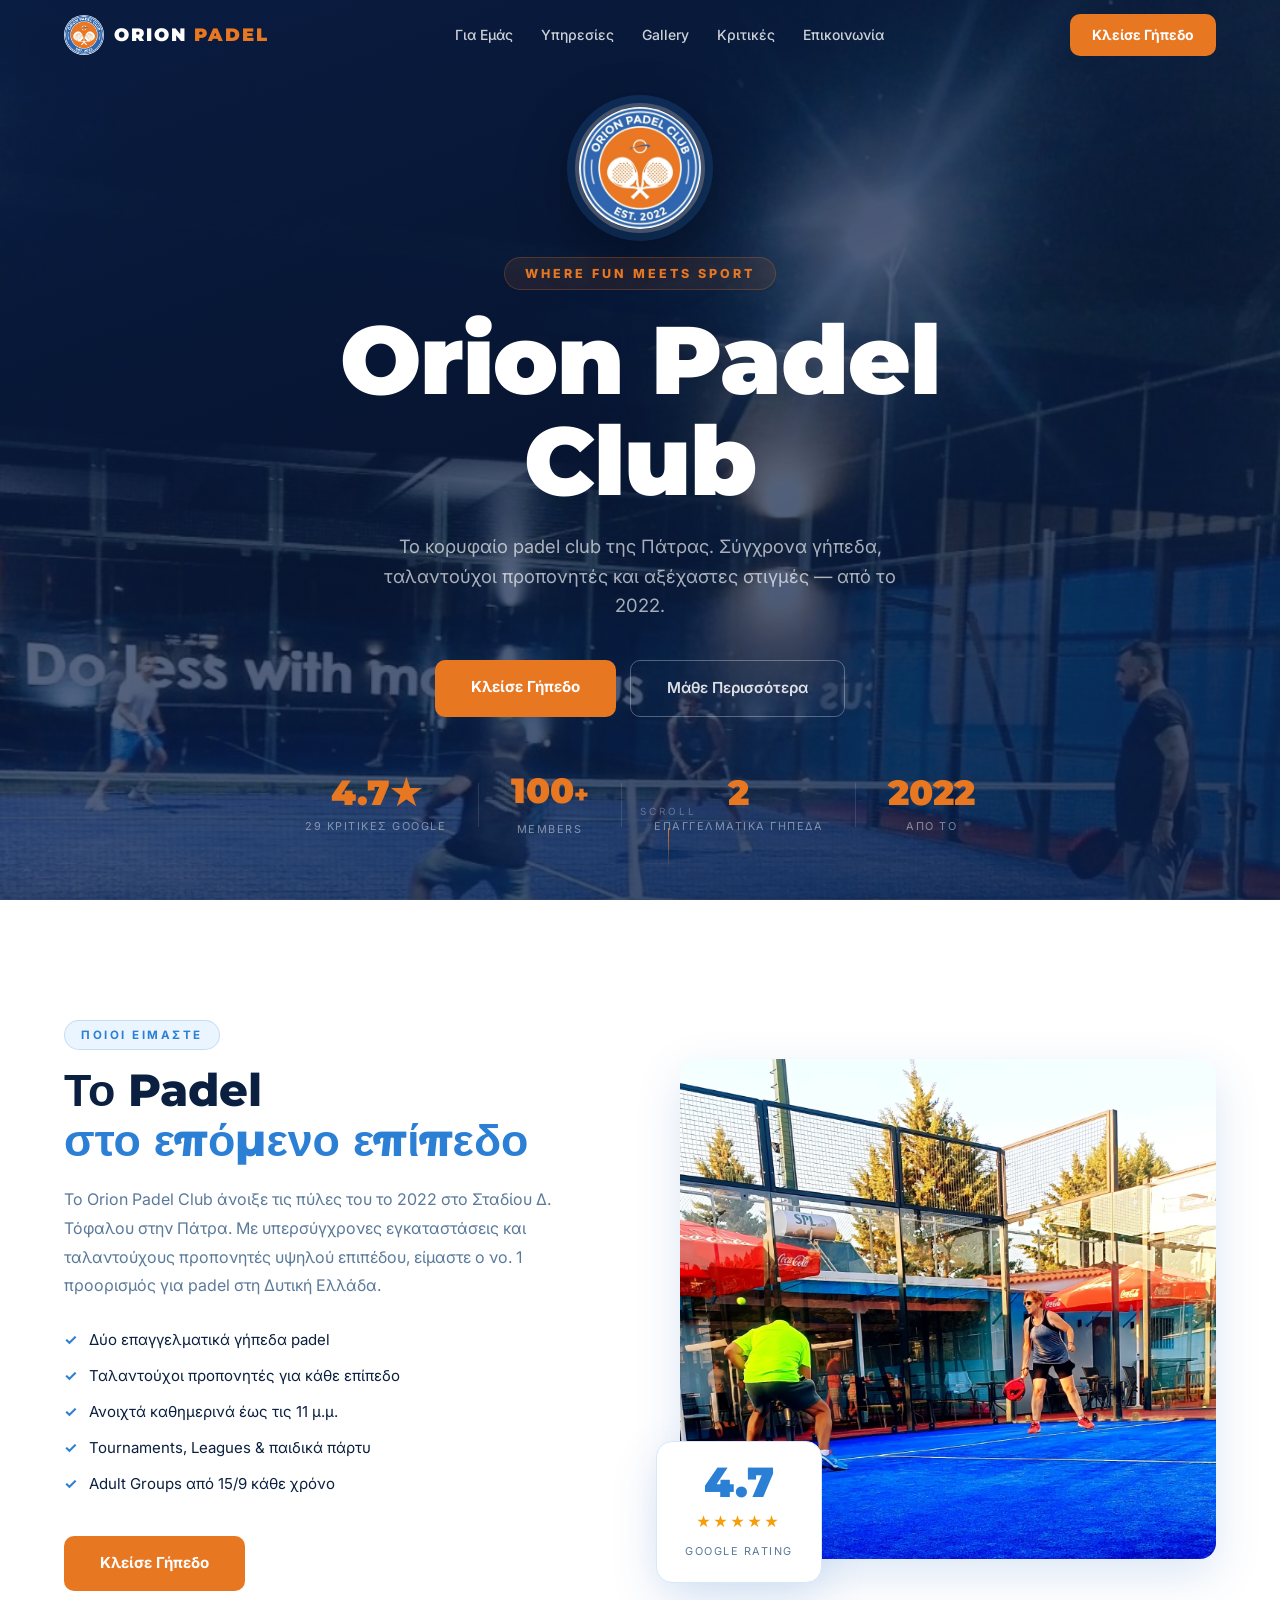
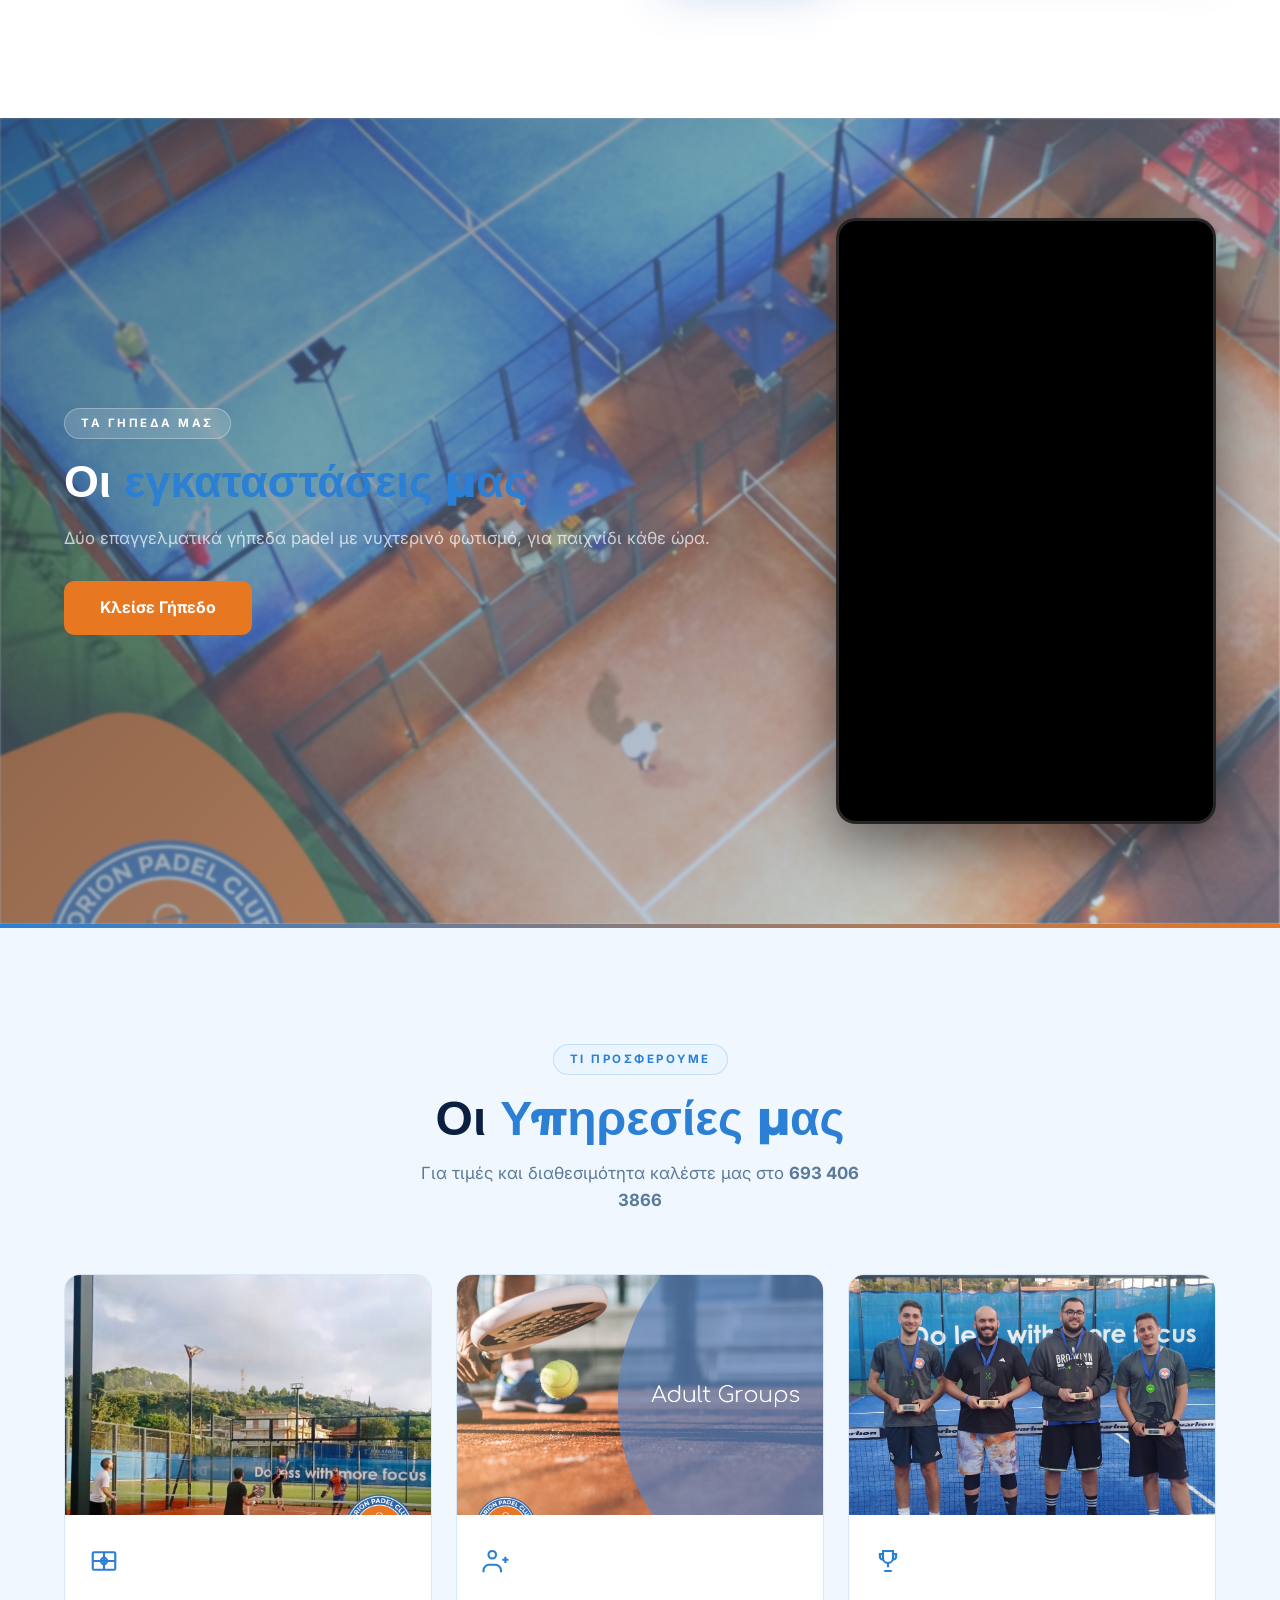
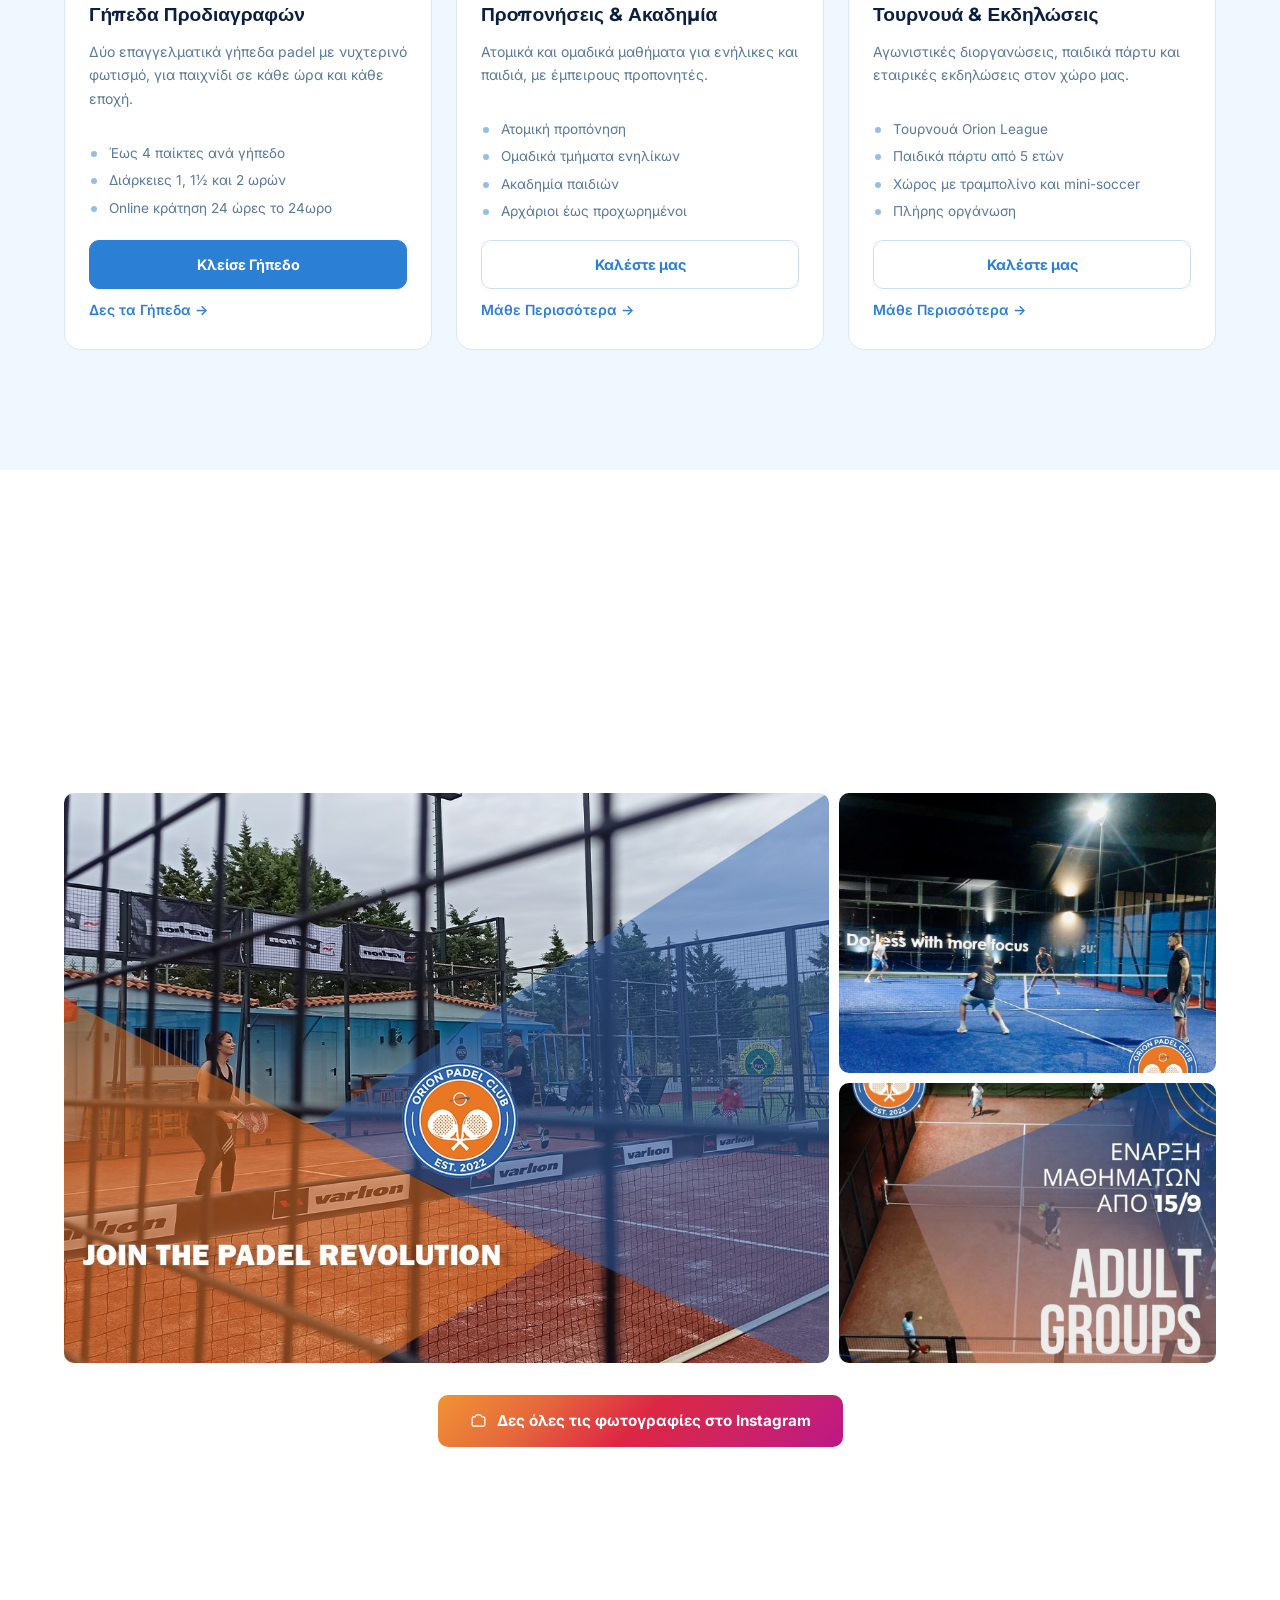
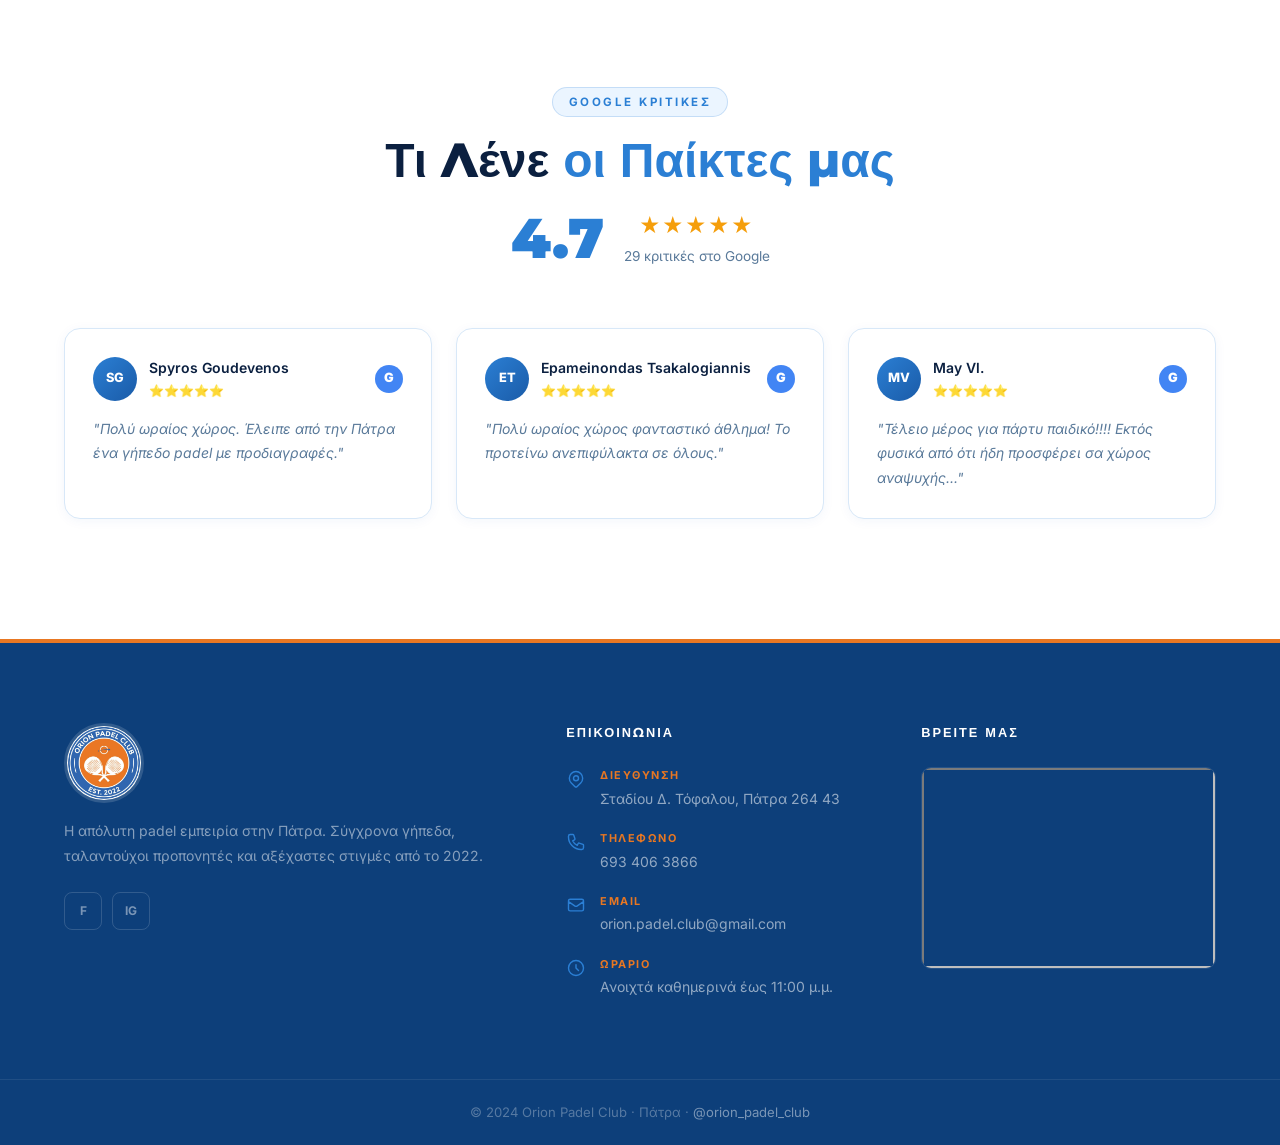
==== commit d692dcfa: "Add files via upload" ====
--- a/index.html
+++ b/index.html
@@ -158,7 +158,7 @@
     <div class="container reel-container">
         <div class="reel-text reveal">
             <span class="section-tag-white">Τα Γήπεδά μας</span>
-            <h2>Ο χώρος <span class="accent">μας</span></h2>
+            <h2>Οι <span class="accent">εγκαταστάσεις μας</span></h2>
             <p>Δύο επαγγελματικά γήπεδα padel με νυχτερινό φωτισμό, για παιχνίδι κάθε ώρα.</p>
             <a href="https://court-book.gr/app.html?club=orion-padel-club" class="btn-aerial" target="_blank">Κλείσε Γήπεδο</a>
         </div>
